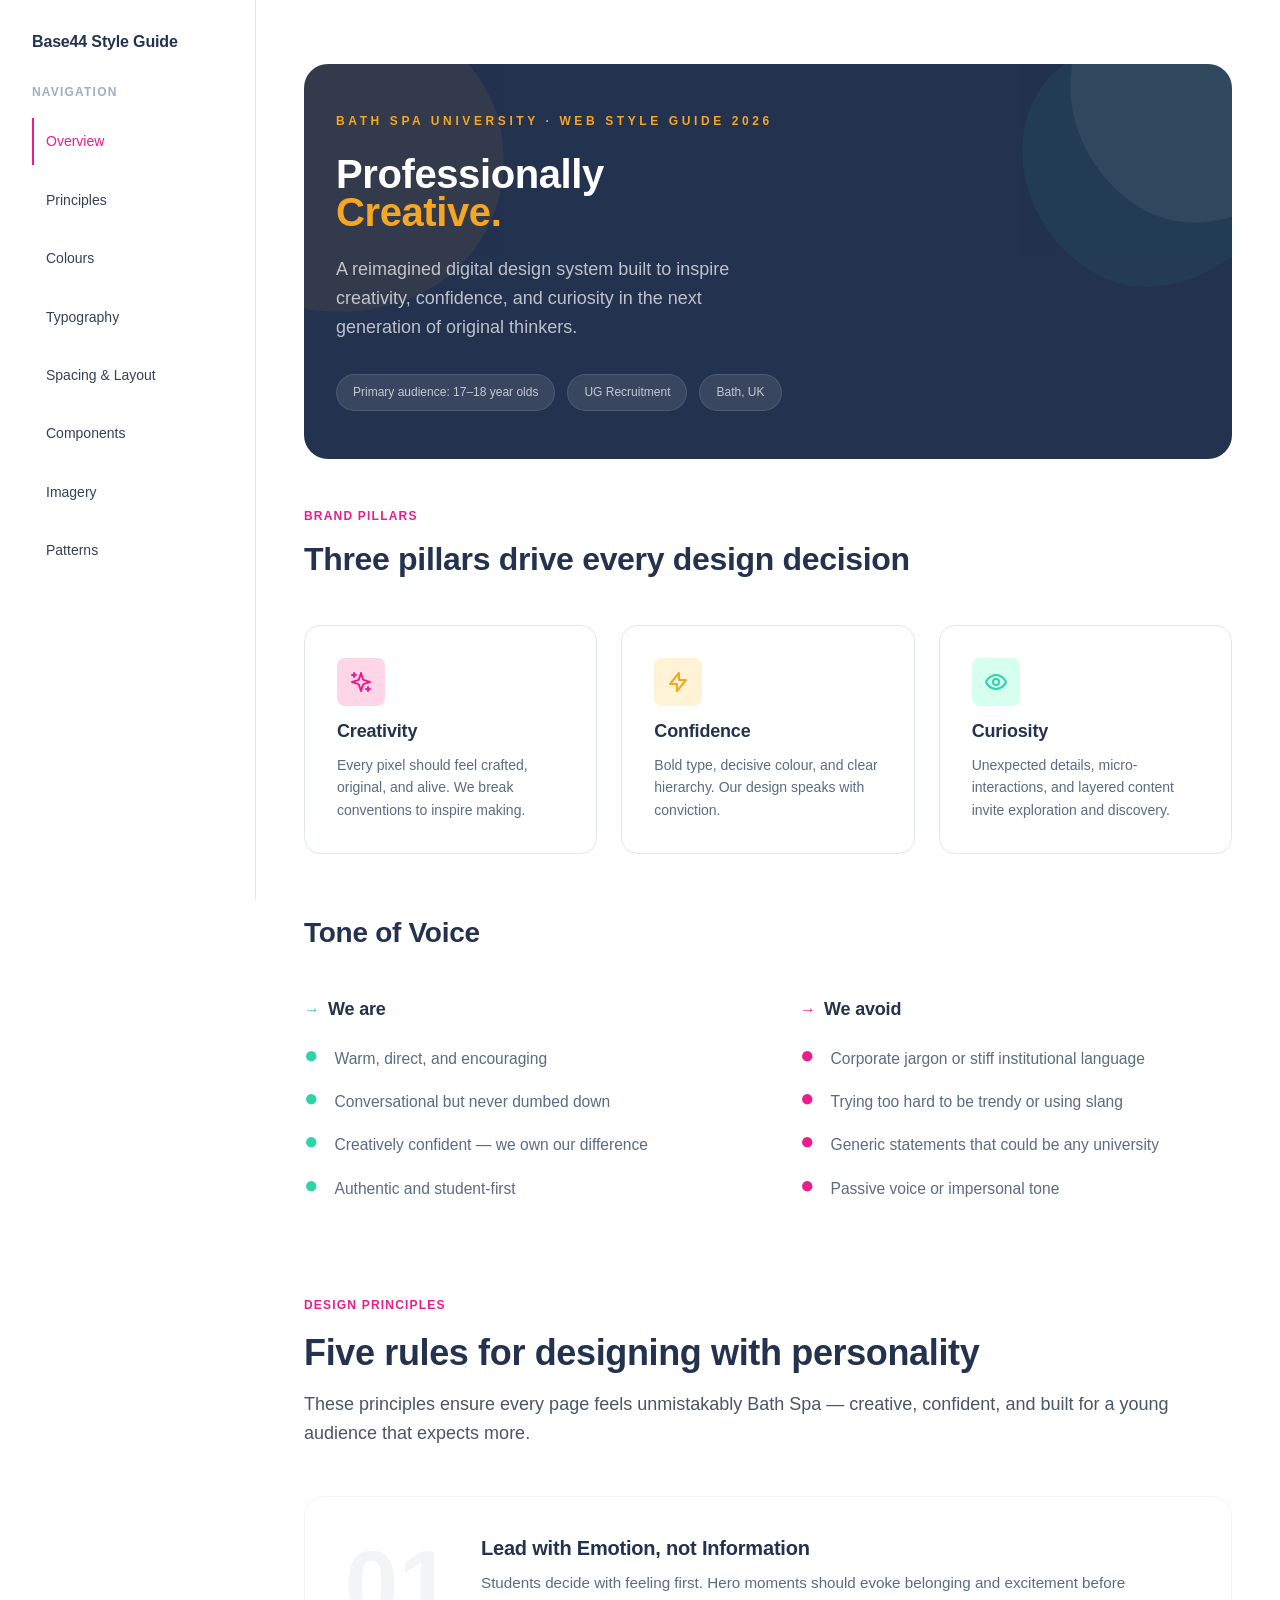
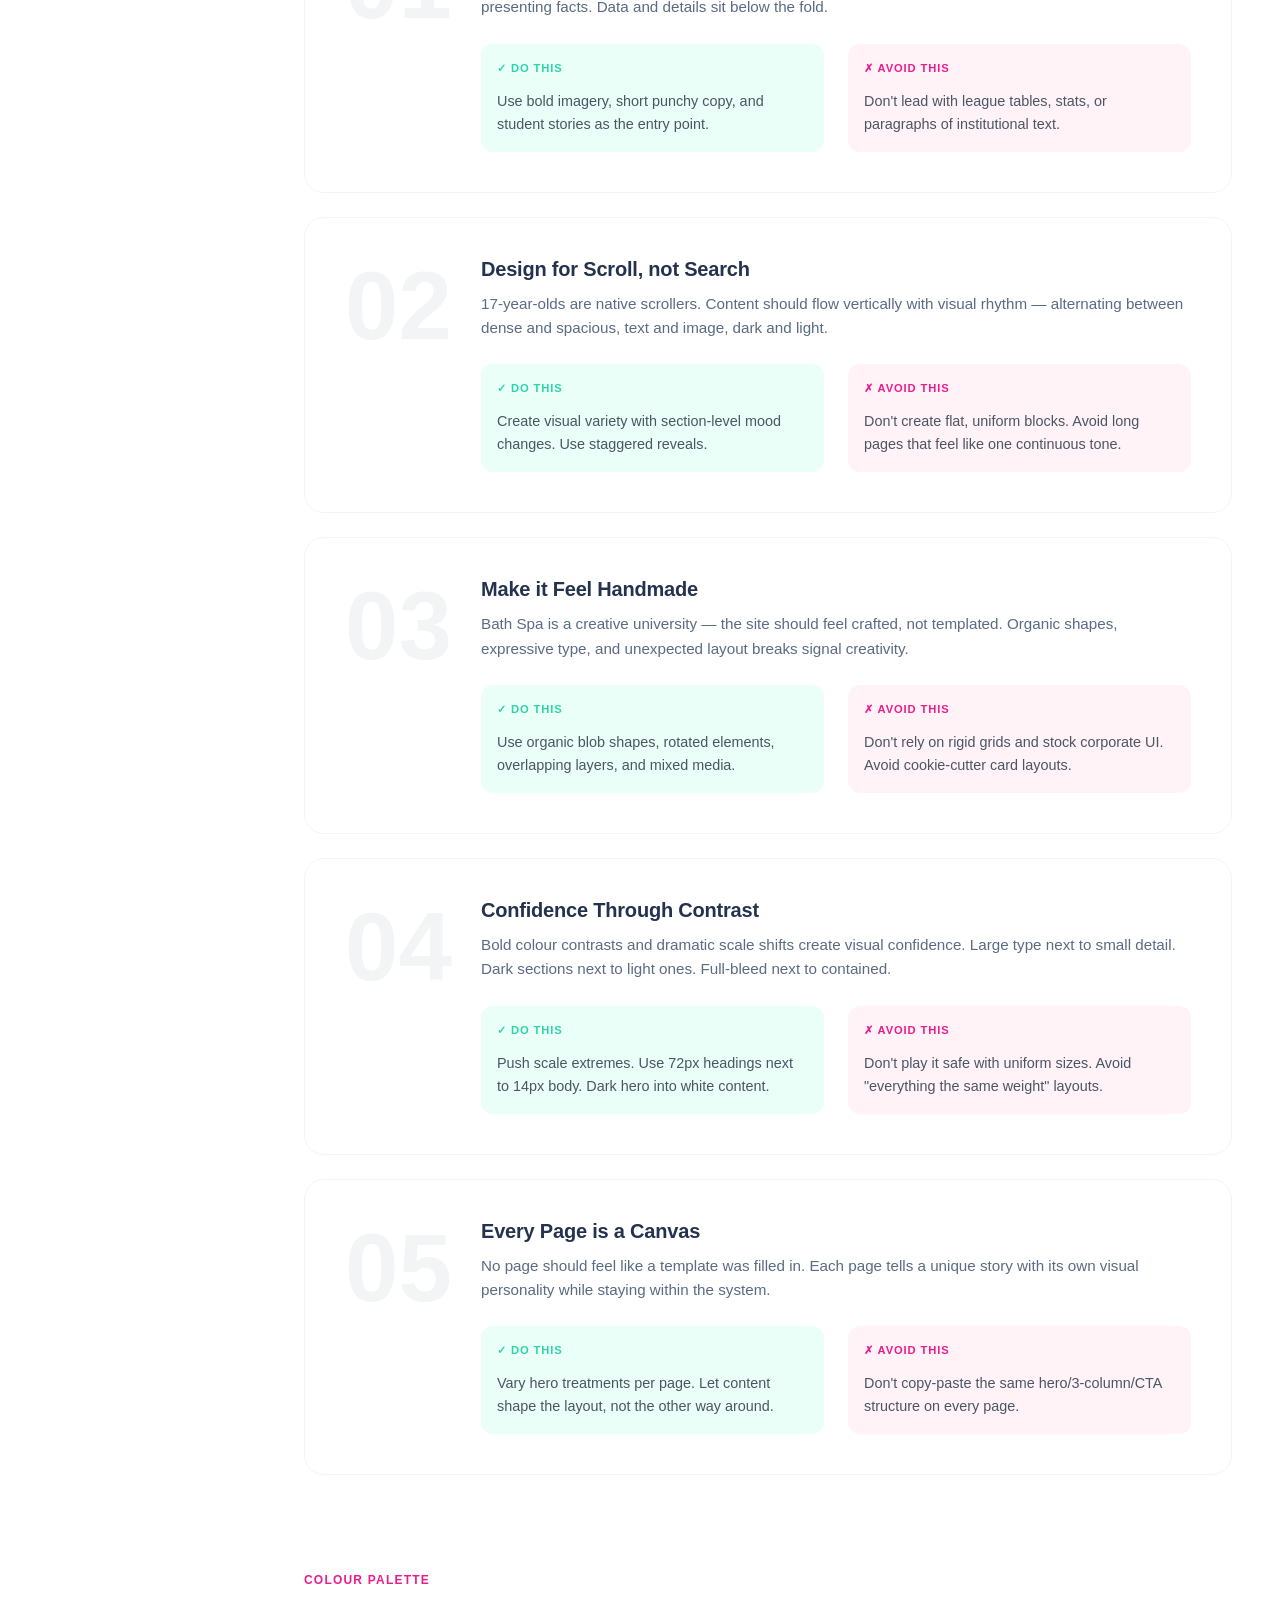
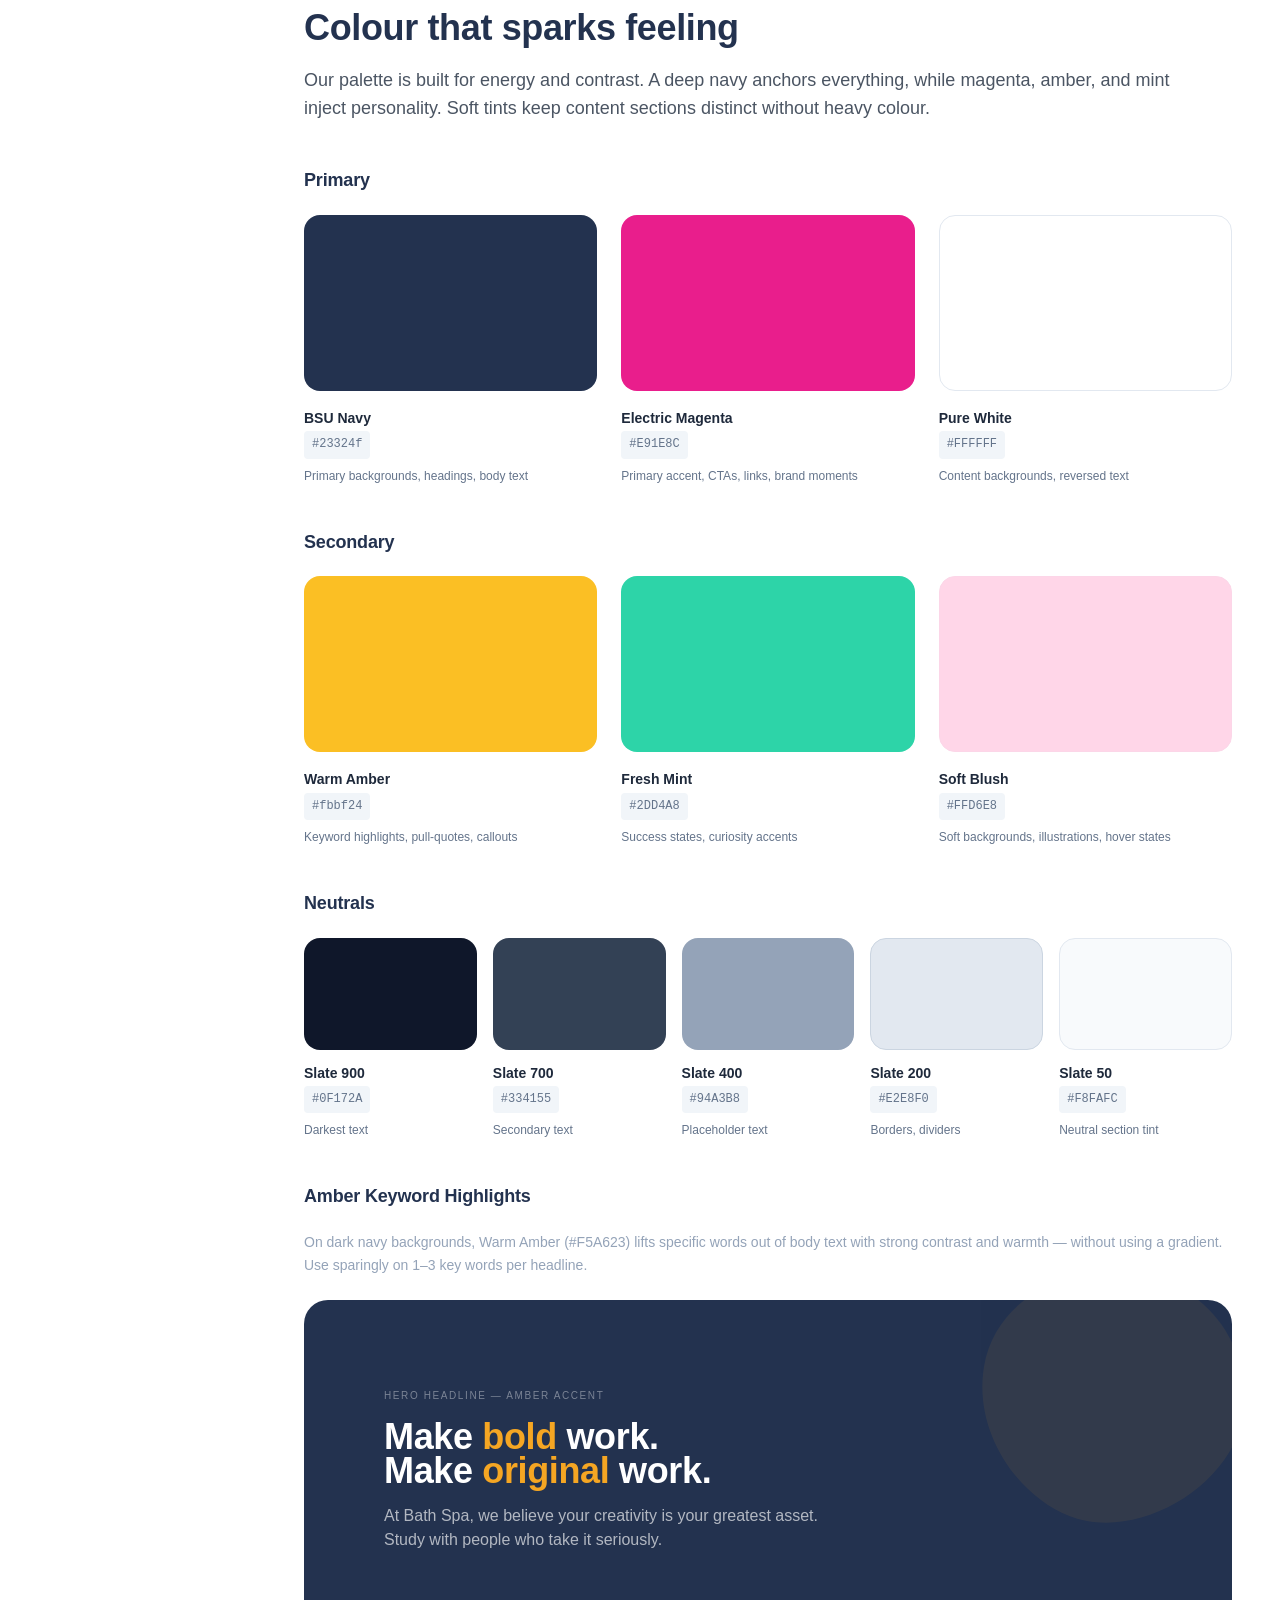
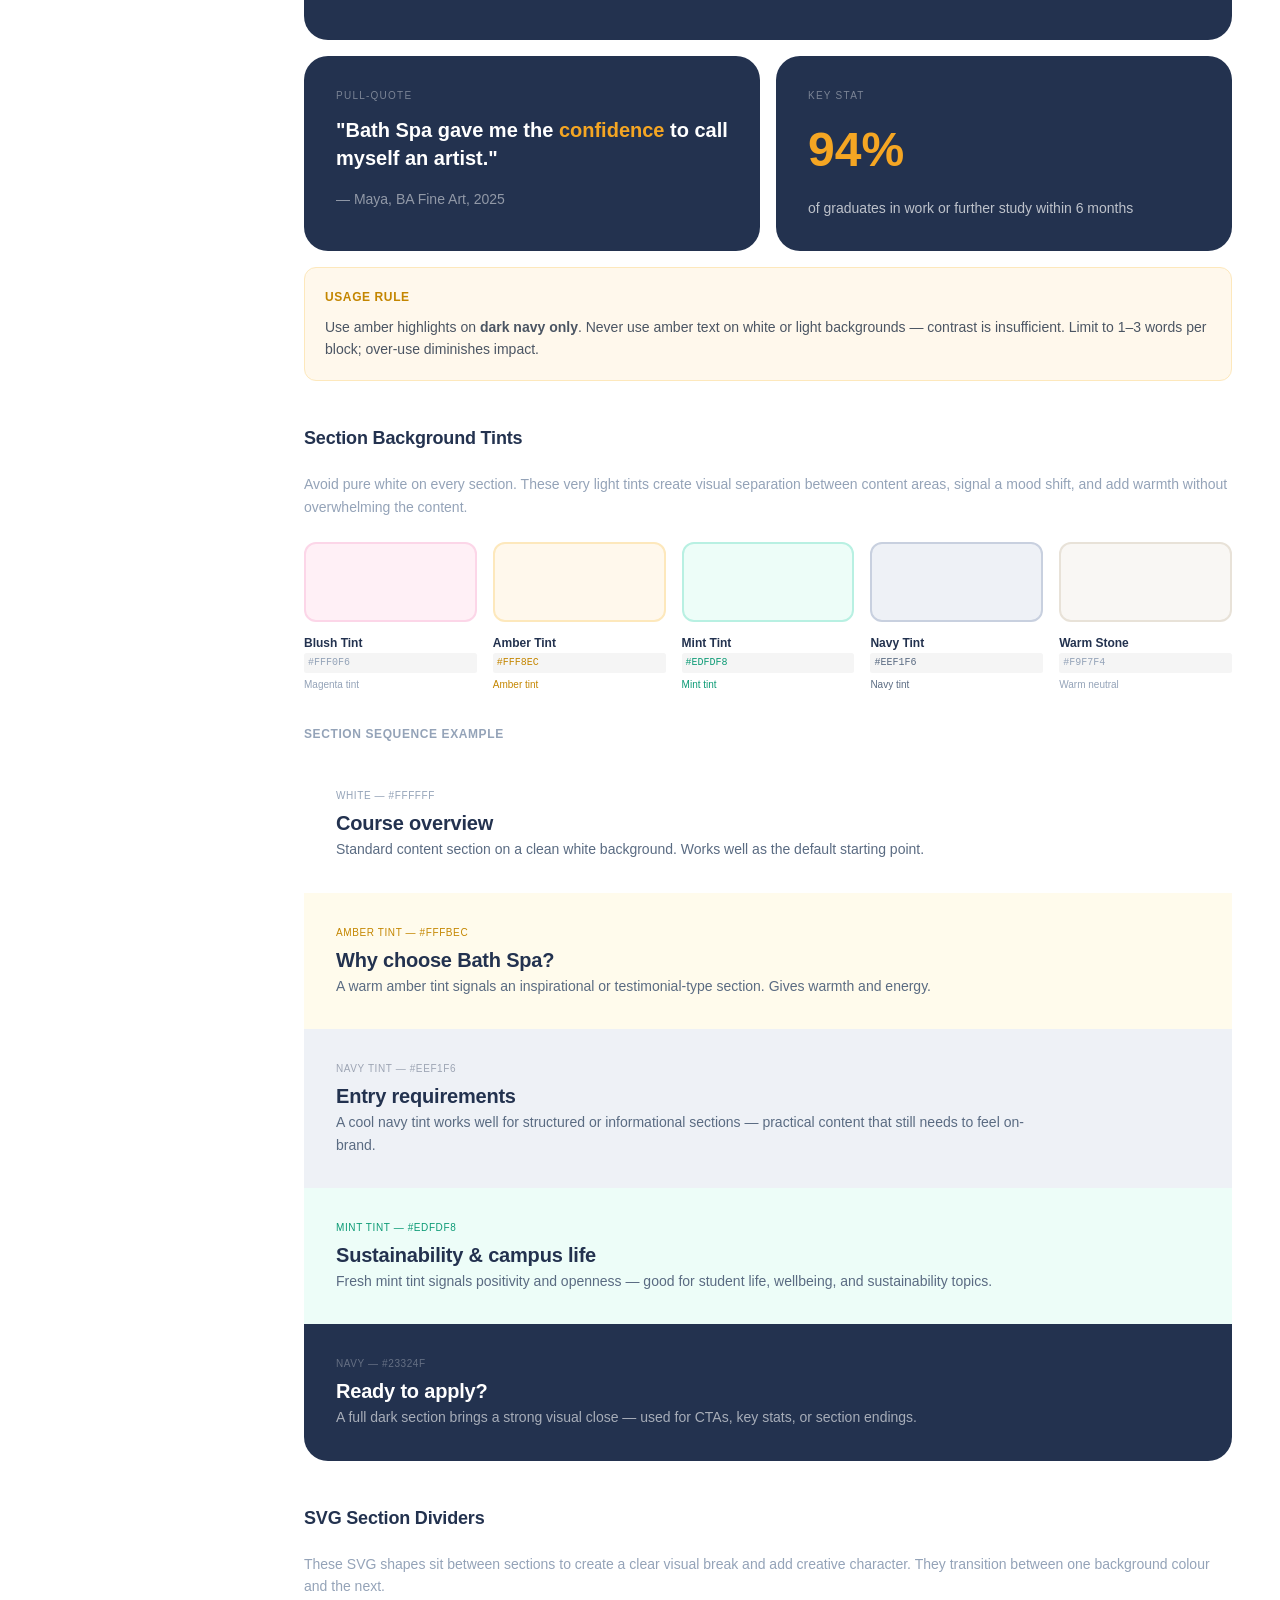
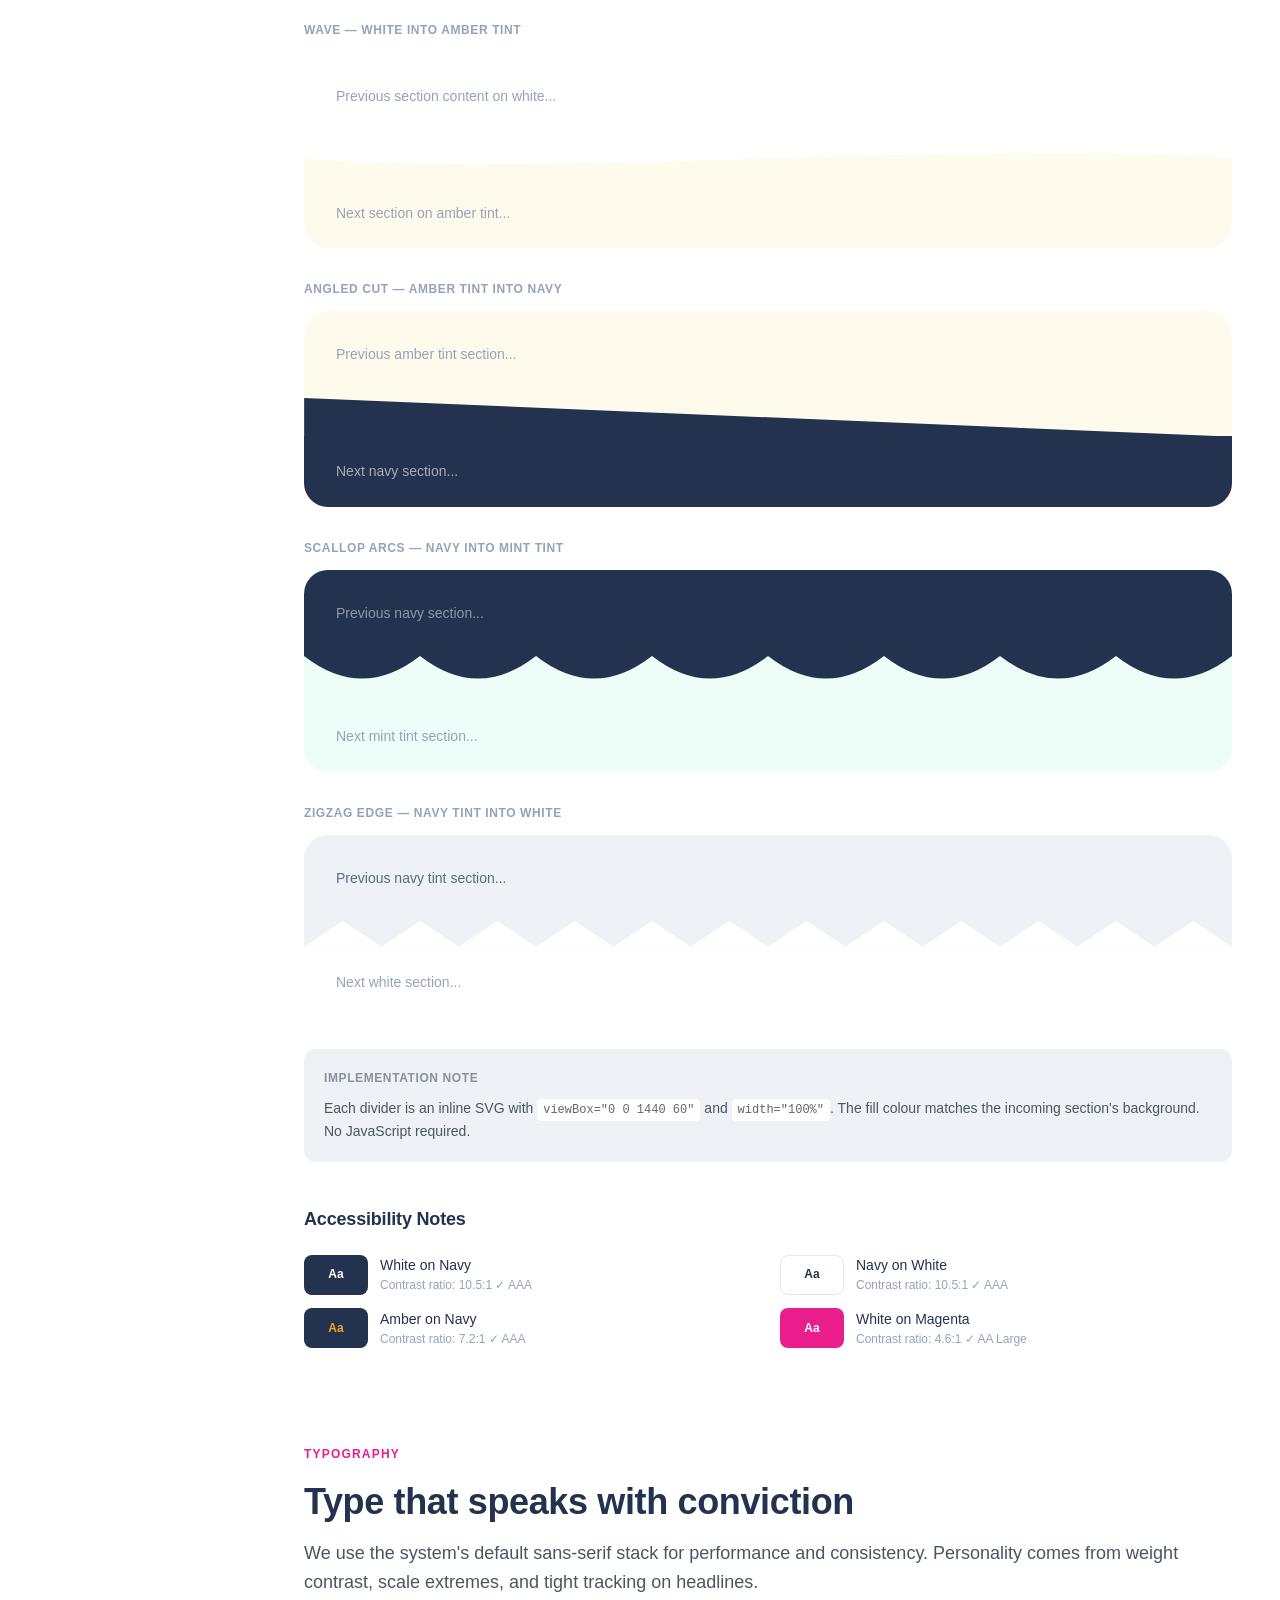
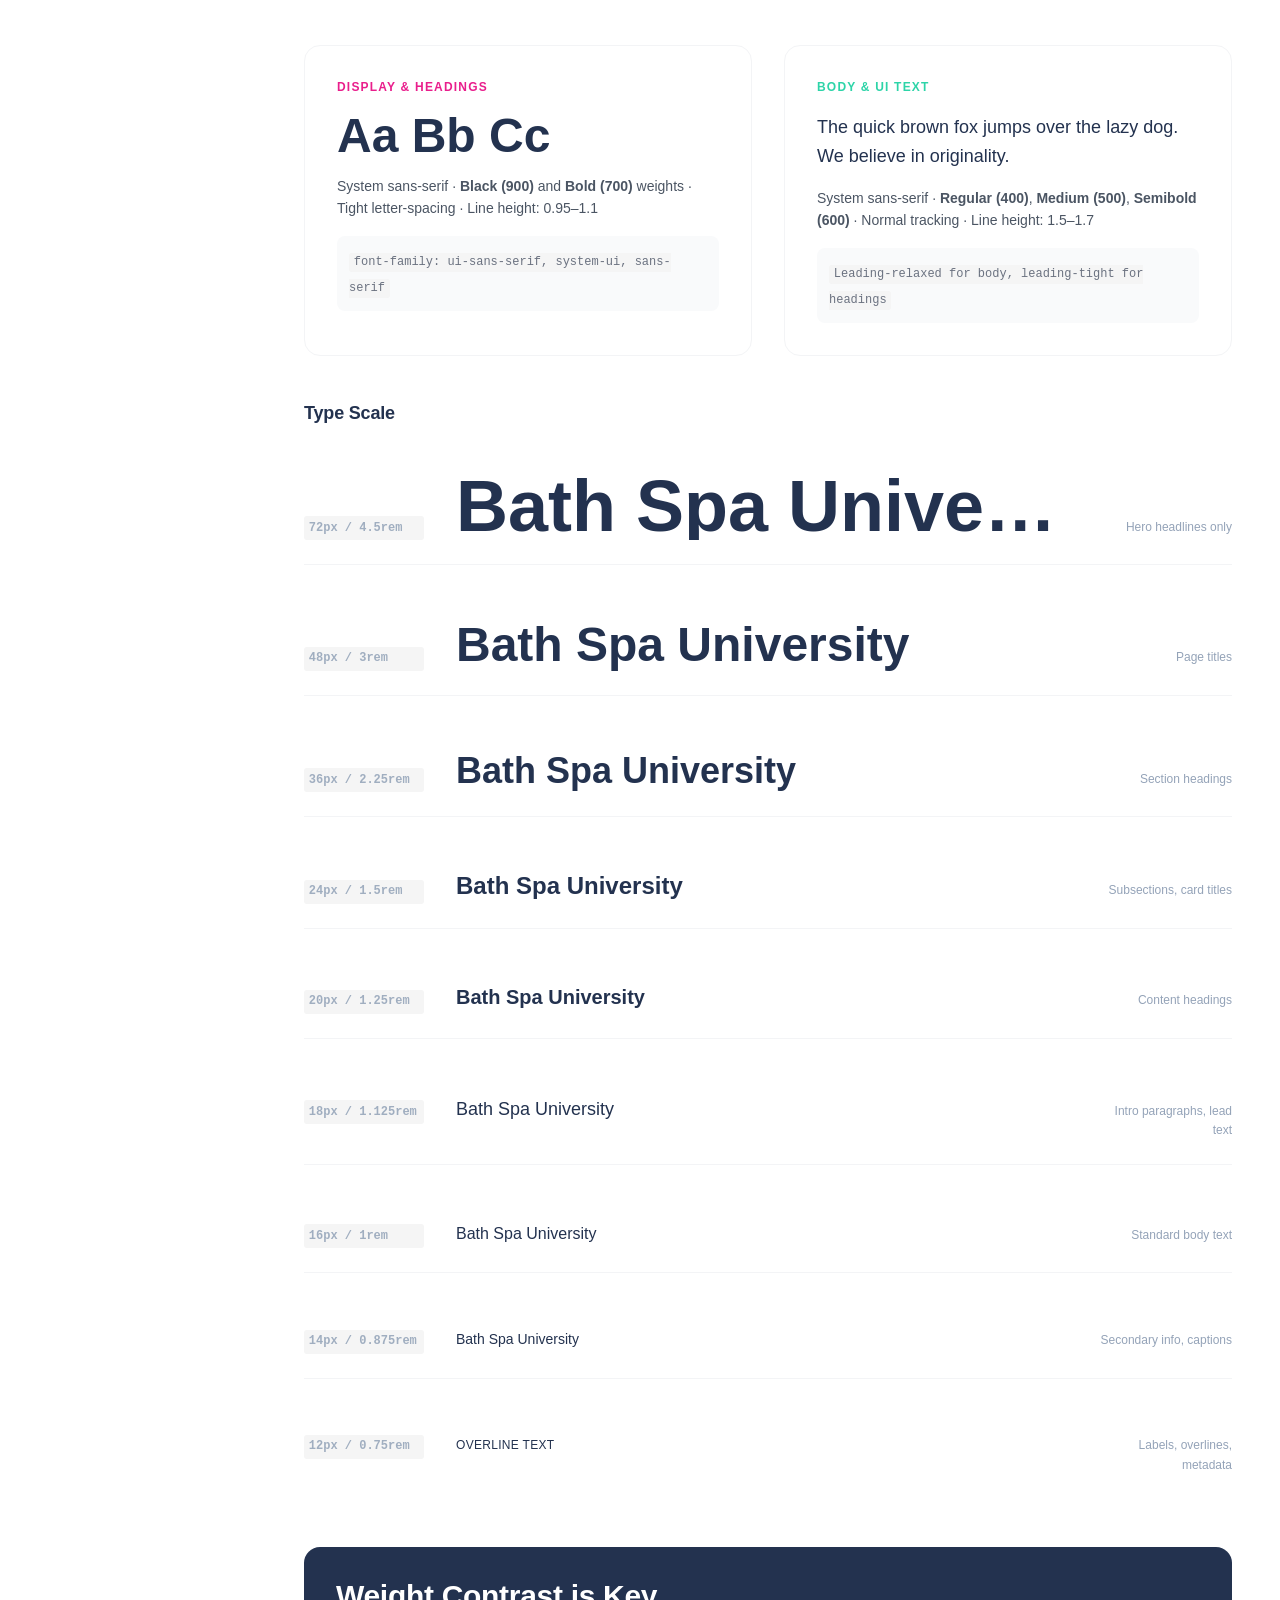
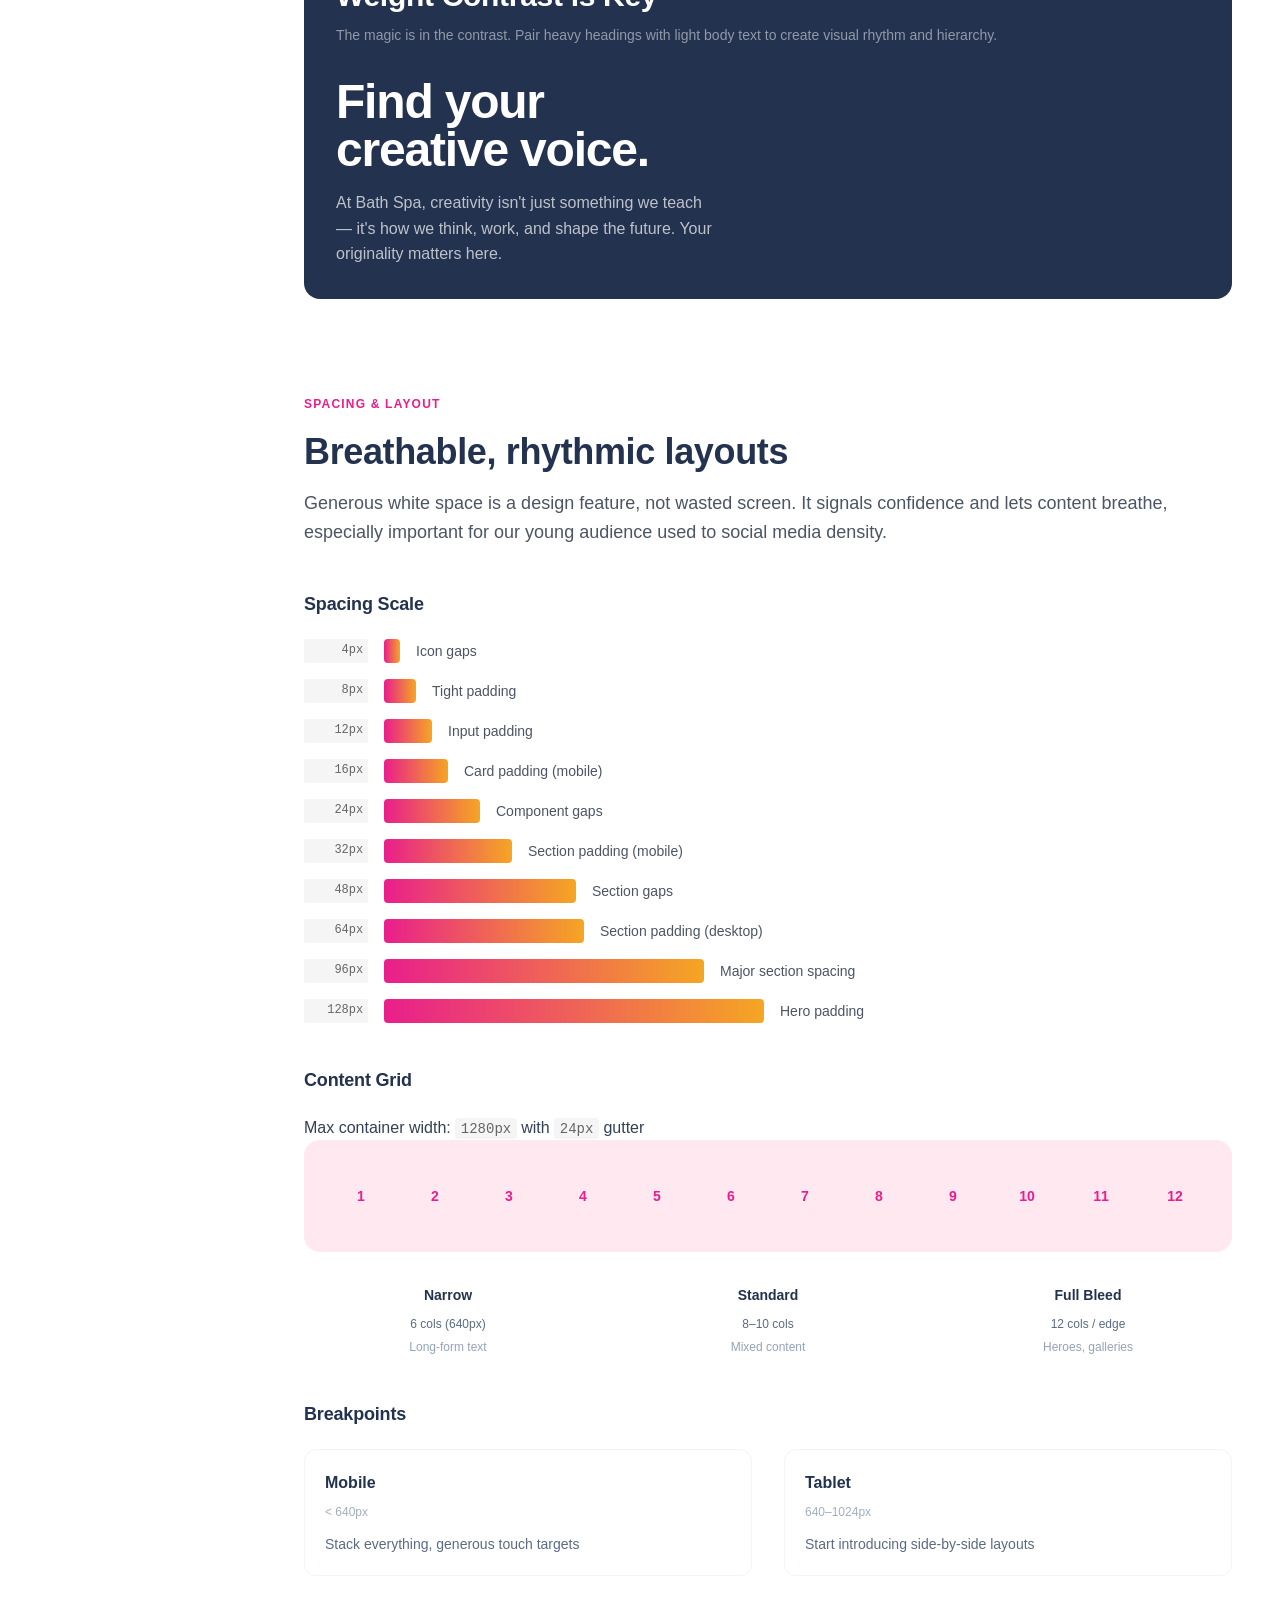
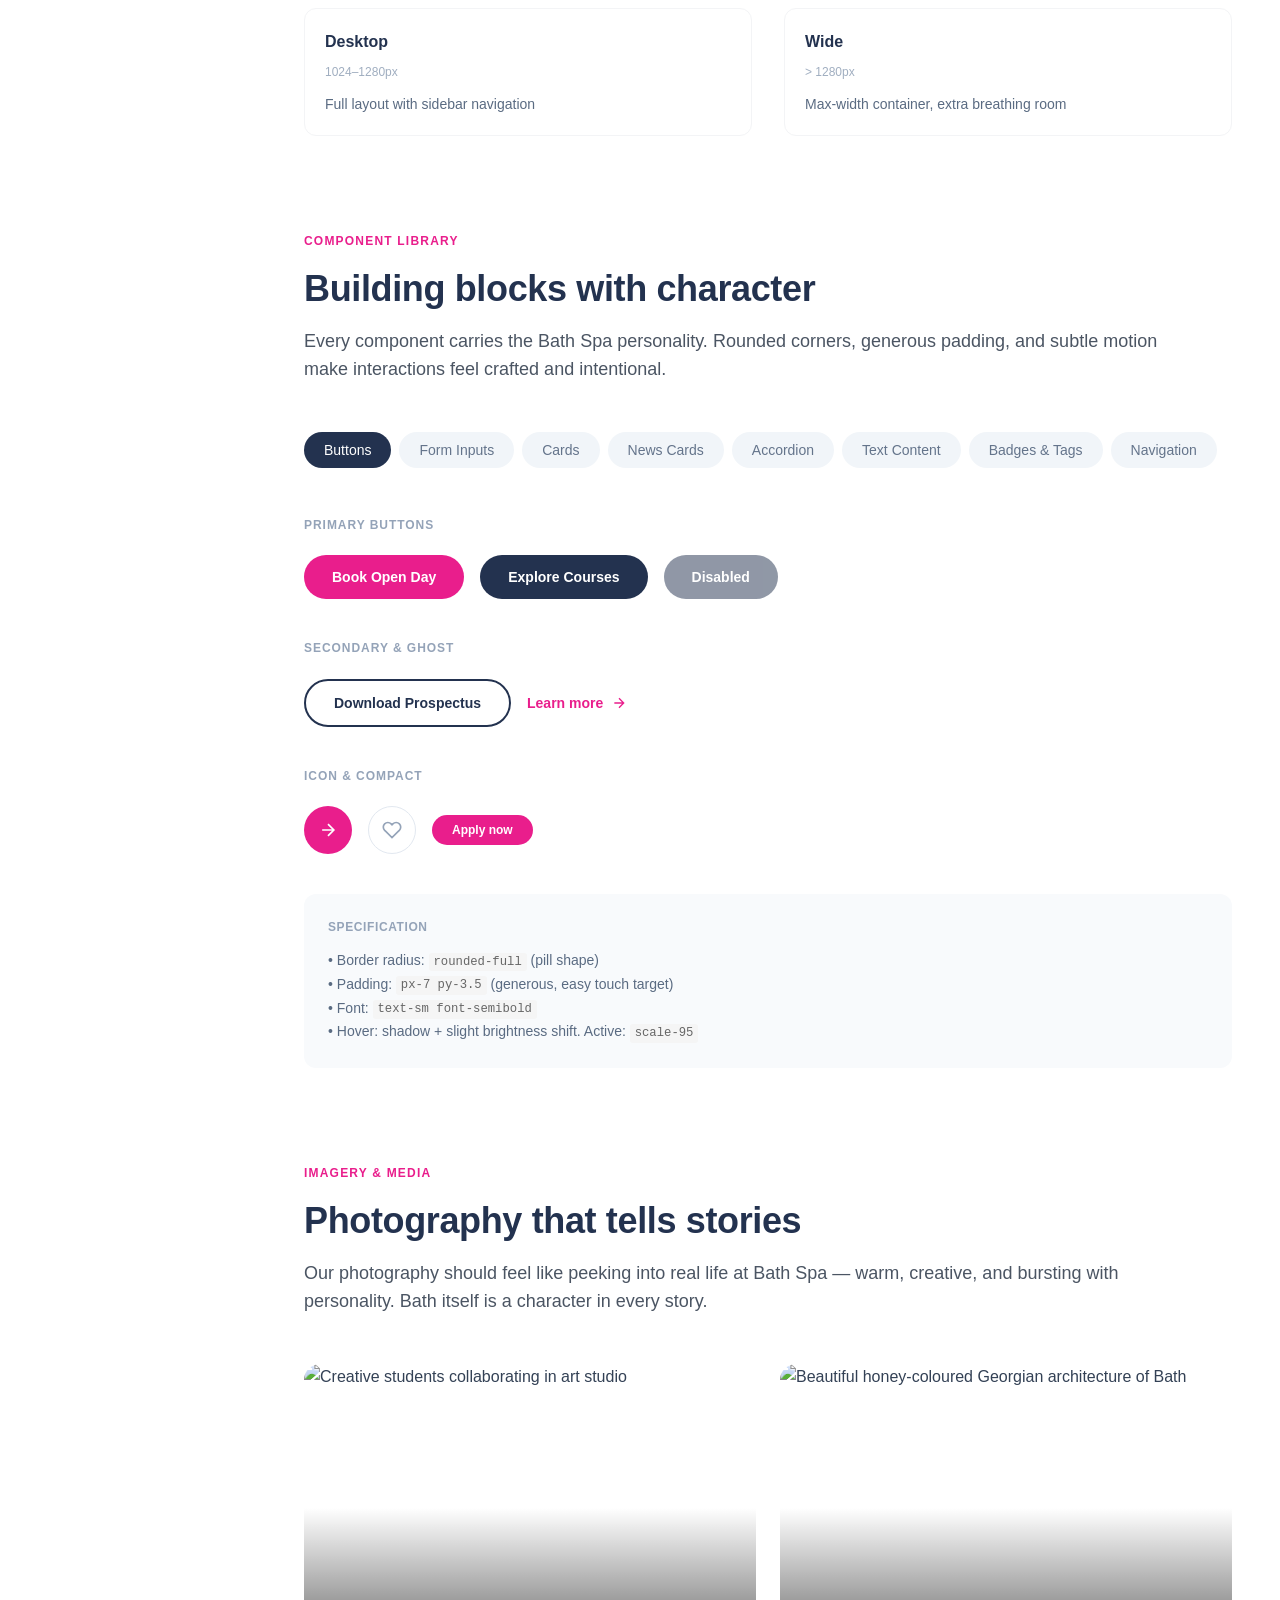
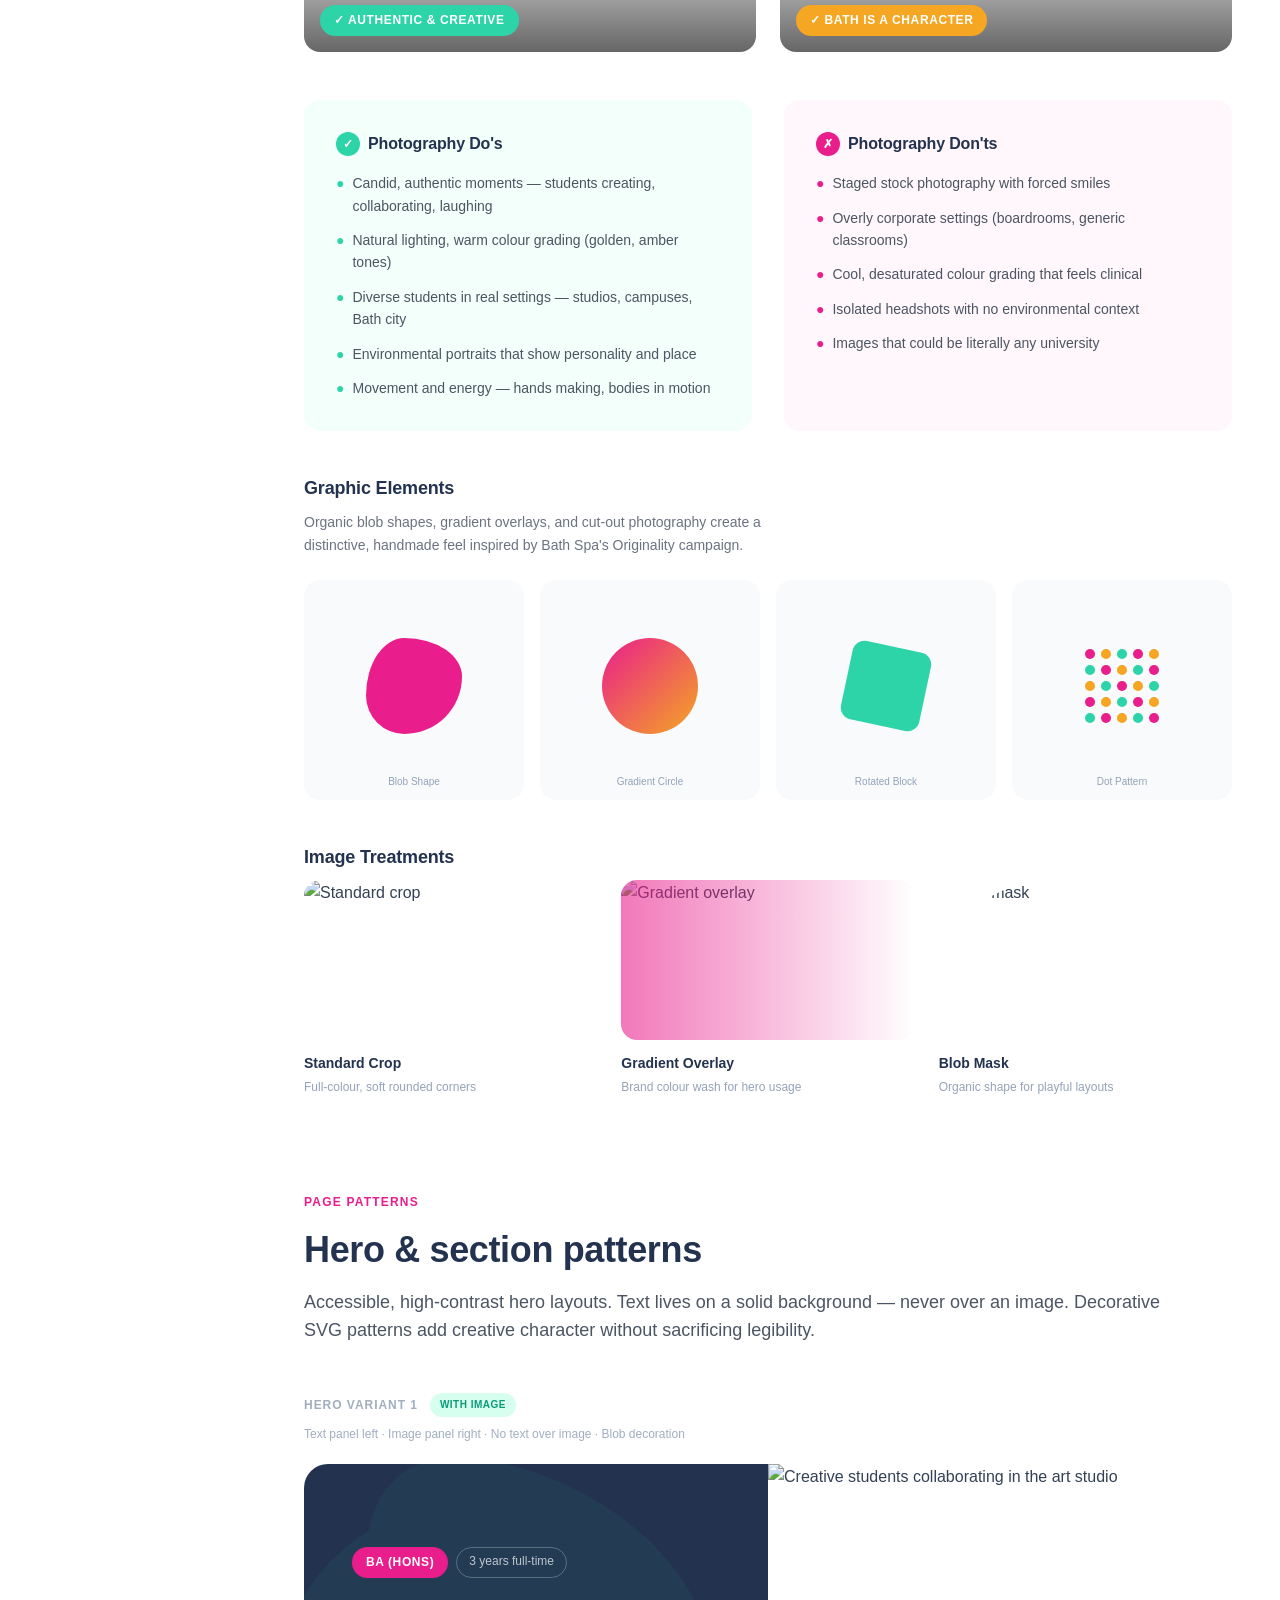
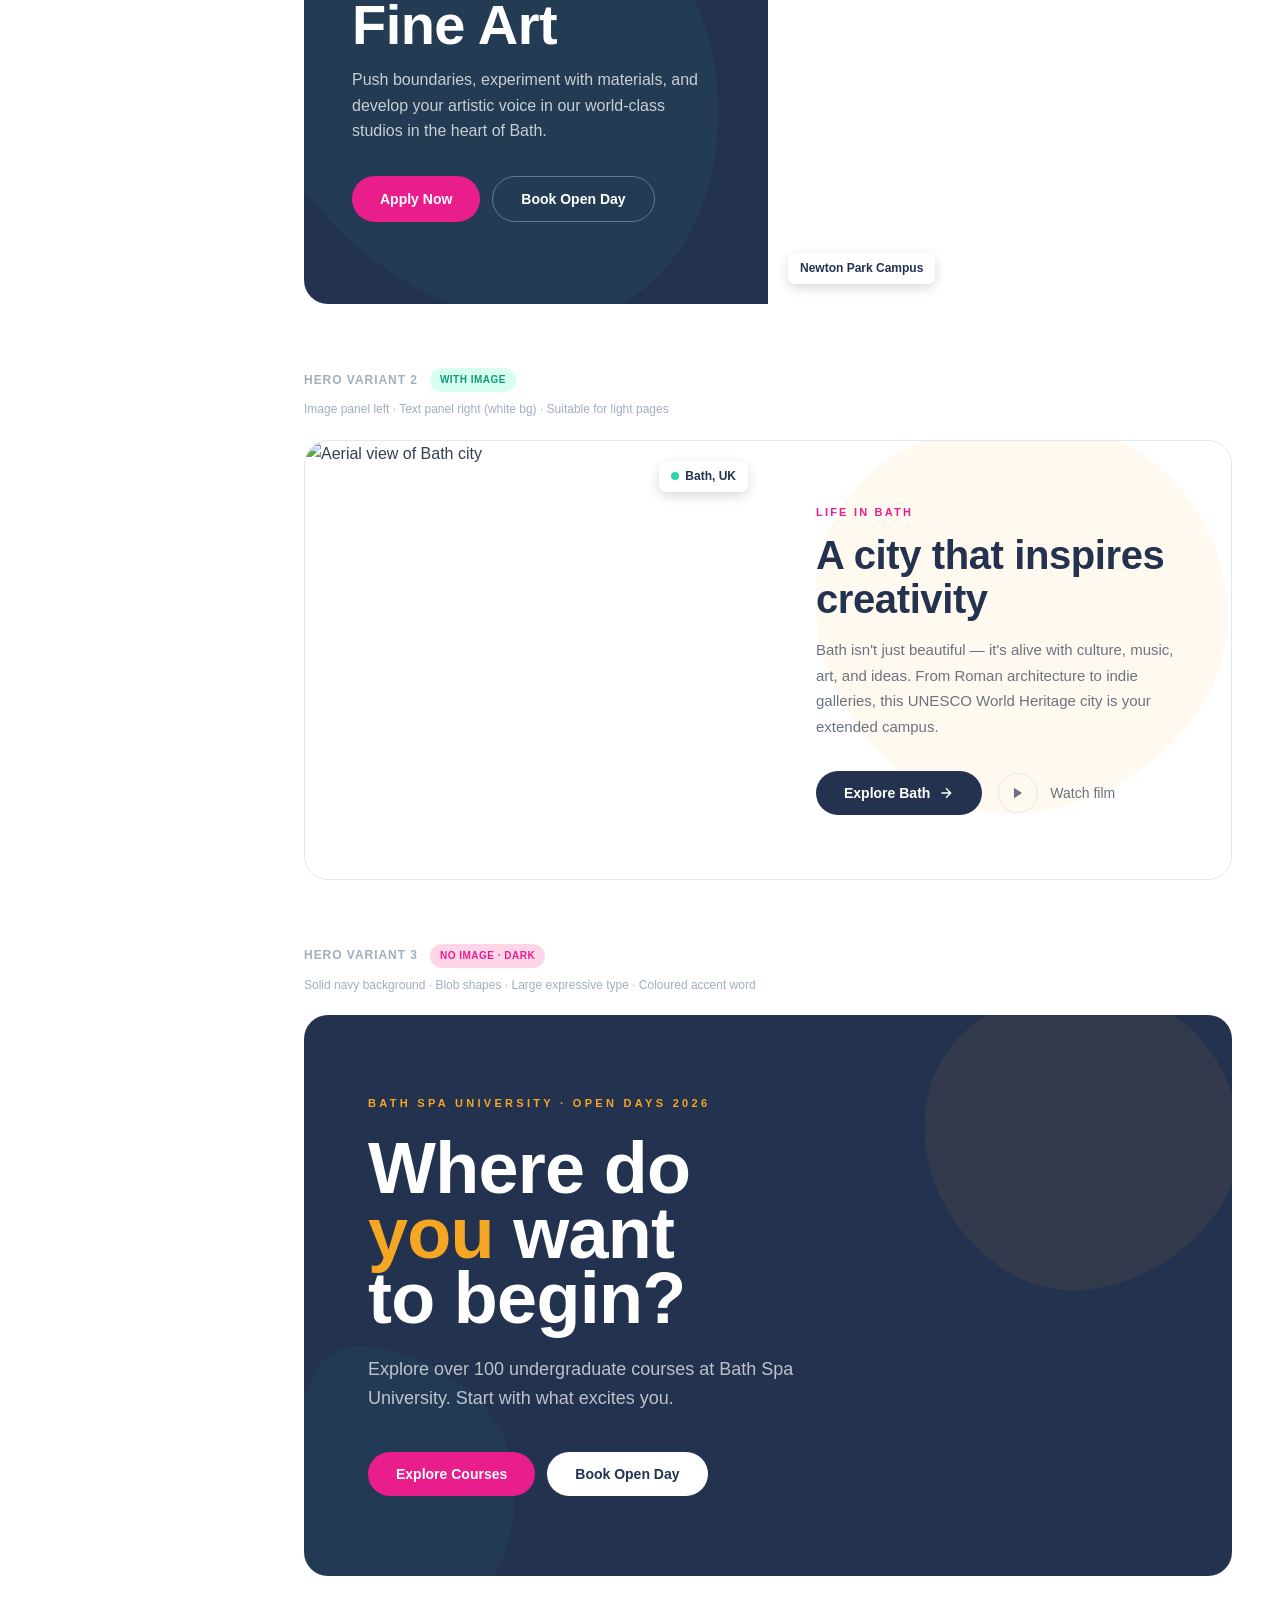
==== index.html @ b0b28344 "Start" ====
<!DOCTYPE html>
<html lang="en">
<head>
  <meta charset="UTF-8">
  <meta name="viewport" content="width=device-width, initial-scale=1.0">
  <title>Base44 Style Guide — Bath Spa University</title>
  <link rel="stylesheet" href="styles.css">
</head>
<body>
  <!-- Side Navigation (Desktop) -->
  <nav class="desktop-nav">
    <div class="nav-content">
      <h2 class="nav-title">Base44 Style Guide</h2>
      <div class="nav-section">
        <p class="nav-label">Navigation</p>
        <ul class="nav-links">
          <li><a href="#overview" class="nav-link active" data-section="overview">Overview</a></li>
          <li><a href="#principles" class="nav-link" data-section="principles">Principles</a></li>
          <li><a href="#colours" class="nav-link" data-section="colours">Colours</a></li>
          <li><a href="#typography" class="nav-link" data-section="typography">Typography</a></li>
          <li><a href="#spacing" class="nav-link" data-section="spacing">Spacing & Layout</a></li>
          <li><a href="#components" class="nav-link" data-section="components">Components</a></li>
          <li><a href="#imagery" class="nav-link" data-section="imagery">Imagery</a></li>
          <li><a href="#patterns" class="nav-link" data-section="patterns">Patterns</a></li>
        </ul>
      </div>
    </div>
  </nav>

  <!-- Mobile Navigation -->
  <nav class="mobile-nav">
    <div class="mobile-nav-content">
      <h2 class="nav-title-mobile">Base44 Style Guide</h2>
      <select id="mobile-nav" class="mobile-select">
        <option value="overview">Overview</option>
        <option value="principles">Principles</option>
        <option value="colours">Colours</option>
        <option value="typography">Typography</option>
        <option value="spacing">Spacing & Layout</option>
        <option value="components">Components</option>
        <option value="imagery">Imagery</option>
        <option value="patterns">Patterns</option>
      </select>
    </div>
  </nav>

  <!-- Main Content -->
  <main class="main-content">
    <div class="container">

      <!-- ═════════════════════════════════════════════════════════════ -->
      <!-- OVERVIEW SECTION -->
      <!-- ═════════════════════════════════════════════════════════════ -->
      <section id="overview" class="section scroll-mt-20">
        <div class="hero-dark">
          <svg class="blob blob-top-left" viewBox="0 0 300 300" xmlns="http://www.w3.org/2000/svg" aria-hidden="true">
            <path d="M100,20 C160,10 230,40 250,100 C270,160 240,230 170,250 C100,270 30,240 20,170 C10,100 40,30 100,20 Z" fill="#F5A623"/>
          </svg>
          <svg class="blob blob-top-right" viewBox="0 0 300 300" xmlns="http://www.w3.org/2000/svg" aria-hidden="true">
            <path d="M220,30 C270,60 290,130 260,180 C230,230 160,260 110,240 C60,220 20,160 30,100 C40,40 100,10 150,10 C175,10 195,15 220,30 Z" fill="#2DD4A8"/>
          </svg>

          <div class="hero-content">
            <p class="eyebrow">Bath Spa University · Web Style Guide 2026</p>
            <h1 class="display-heading">Professionally<br><span class="text-accent-amber">Creative.</span></h1>
            <p class="lead-text">A reimagined digital design system built to inspire creativity, confidence, and curiosity in the next generation of original thinkers.</p>
            <div class="pills">
              <span class="pill">Primary audience: 17–18 year olds</span>
              <span class="pill">UG Recruitment</span>
              <span class="pill">Bath, UK</span>
            </div>
          </div>
        </div>

        <!-- Three Pillars -->
        <div class="overview-section">
          <p class="section-label">Brand Pillars</p>
          <h2 style="font-size: 2rem; font-weight: 900; color: #23324f; margin-bottom: 3rem; line-height: 1.1;">Three pillars drive every design decision</h2>
          
          <div class="pillars-grid">
            <!-- Creativity: Sparkles icon -->
            <div class="pillar-card">
              <div class="pillar-icon" style="background-color: #FFD6E8;">
                <svg width="24" height="24" viewBox="0 0 24 24" fill="none" stroke="#E91E8C" stroke-width="2" stroke-linecap="round" stroke-linejoin="round">
                  <path d="m12 3-1.912 5.813a2 2 0 0 1-1.275 1.275L3 12l5.813 1.912a2 2 0 0 1 1.275 1.275L12 21l1.912-5.813a2 2 0 0 1 1.275-1.275L21 12l-5.813-1.912a2 2 0 0 1-1.275-1.275L12 3Z"/>
                  <path d="M5 3v4"/><path d="M19 17v4"/><path d="M3 5h4"/><path d="M17 19h4"/>
                </svg>
              </div>
              <h3 style="font-size: 1.125rem; font-weight: 700; color: #23324f; margin-bottom: 0.75rem;">Creativity</h3>
              <p style="font-size: 0.875rem; color: #5a6b82; line-height: 1.6;">Every pixel should feel crafted, original, and alive. We break conventions to inspire making.</p>
            </div>

            <!-- Confidence: Zap icon -->
            <div class="pillar-card">
              <div class="pillar-icon" style="background-color: #FFF3D6;">
                <svg width="24" height="24" viewBox="0 0 24 24" fill="none" stroke="#F5A623" stroke-width="2" stroke-linecap="round" stroke-linejoin="round">
                  <path d="M13 10V3L4 14h7v7l9-11h-7z"/>
                </svg>
              </div>
              <h3 style="font-size: 1.125rem; font-weight: 700; color: #23324f; margin-bottom: 0.75rem;">Confidence</h3>
              <p style="font-size: 0.875rem; color: #5a6b82; line-height: 1.6;">Bold type, decisive colour, and clear hierarchy. Our design speaks with conviction.</p>
            </div>

            <!-- Curiosity: Eye icon -->
            <div class="pillar-card">
              <div class="pillar-icon" style="background-color: #D6FFF0;">
                <svg width="24" height="24" viewBox="0 0 24 24" fill="none" stroke="#2DD4A8" stroke-width="2" stroke-linecap="round" stroke-linejoin="round">
                  <path d="M2 12s3-7 10-7 10 7 10 7-3 7-10 7-10-7-10-7z"/>
                  <circle cx="12" cy="12" r="3"/>
                </svg>
              </div>
              <h3 style="font-size: 1.125rem; font-weight: 700; color: #23324f; margin-bottom: 0.75rem;">Curiosity</h3>
              <p style="font-size: 0.875rem; color: #5a6b82; line-height: 1.6;">Unexpected details, micro-interactions, and layered content invite exploration and discovery.</p>
            </div>
          </div>
        </div>

        <!-- Tone of Voice -->
        <div class="overview-section" style="margin-top: 4rem;">
          <h2 style="font-size: 1.75rem; font-weight: 900; color: #23324f; margin-bottom: 3rem; line-height: 1.1;">Tone of Voice</h2>
          
          <div style="display: grid; grid-template-columns: 1fr 1fr; gap: 4rem; max-width: 100%; margin: 0 auto;">
            <!-- We are -->
            <div>
              <div style="display: flex; align-items: center; gap: 0.5rem; margin-bottom: 1.5rem;">
                <span style="color: #2DD4A8; font-size: 1rem;">→</span>
                <h3 style="font-size: 1.125rem; font-weight: 700; color: #23324f; margin: 0;">We are</h3>
              </div>
              <ul style="list-style: none; padding: 0; margin: 0; space-y: 1rem;">
                <li style="display: flex; align-items: flex-start; gap: 1rem; margin-bottom: 1.25rem; font-size: 0.975rem; color: #5a6b82; line-height: 1.5;">
                  <span style="color: #2DD4A8; flex-shrink: 0; font-size: 1.5rem; line-height: 1; margin-top: -0.25rem;">●</span>
                  <span>Warm, direct, and encouraging</span>
                </li>
                <li style="display: flex; align-items: flex-start; gap: 1rem; margin-bottom: 1.25rem; font-size: 0.975rem; color: #5a6b82; line-height: 1.5;">
                  <span style="color: #2DD4A8; flex-shrink: 0; font-size: 1.5rem; line-height: 1; margin-top: -0.25rem;">●</span>
                  <span>Conversational but never dumbed down</span>
                </li>
                <li style="display: flex; align-items: flex-start; gap: 1rem; margin-bottom: 1.25rem; font-size: 0.975rem; color: #5a6b82; line-height: 1.5;">
                  <span style="color: #2DD4A8; flex-shrink: 0; font-size: 1.5rem; line-height: 1; margin-top: -0.25rem;">●</span>
                  <span>Creatively confident — we own our difference</span>
                </li>
                <li style="display: flex; align-items: flex-start; gap: 1rem; font-size: 0.975rem; color: #5a6b82; line-height: 1.5;">
                  <span style="color: #2DD4A8; flex-shrink: 0; font-size: 1.5rem; line-height: 1; margin-top: -0.25rem;">●</span>
                  <span>Authentic and student-first</span>
                </li>
              </ul>
            </div>

            <!-- We avoid -->
            <div>
              <div style="display: flex; align-items: center; gap: 0.5rem; margin-bottom: 1.5rem;">
                <span style="color: #E91E8C; font-size: 1rem;">→</span>
                <h3 style="font-size: 1.125rem; font-weight: 700; color: #23324f; margin: 0;">We avoid</h3>
              </div>
              <ul style="list-style: none; padding: 0; margin: 0;">
                <li style="display: flex; align-items: flex-start; gap: 1rem; margin-bottom: 1.25rem; font-size: 0.975rem; color: #5a6b82; line-height: 1.5;">
                  <span style="color: #E91E8C; flex-shrink: 0; font-size: 1.5rem; line-height: 1; margin-top: -0.25rem;">●</span>
                  <span>Corporate jargon or stiff institutional language</span>
                </li>
                <li style="display: flex; align-items: flex-start; gap: 1rem; margin-bottom: 1.25rem; font-size: 0.975rem; color: #5a6b82; line-height: 1.5;">
                  <span style="color: #E91E8C; flex-shrink: 0; font-size: 1.5rem; line-height: 1; margin-top: -0.25rem;">●</span>
                  <span>Trying too hard to be trendy or using slang</span>
                </li>
                <li style="display: flex; align-items: flex-start; gap: 1rem; margin-bottom: 1.25rem; font-size: 0.975rem; color: #5a6b82; line-height: 1.5;">
                  <span style="color: #E91E8C; flex-shrink: 0; font-size: 1.5rem; line-height: 1; margin-top: -0.25rem;">●</span>
                  <span>Generic statements that could be any university</span>
                </li>
                <li style="display: flex; align-items: flex-start; gap: 1rem; font-size: 0.975rem; color: #5a6b82; line-height: 1.5;">
                  <span style="color: #E91E8C; flex-shrink: 0; font-size: 1.5rem; line-height: 1; margin-top: -0.25rem;">●</span>
                  <span>Passive voice or impersonal tone</span>
                </li>
              </ul>
            </div>
          </div>
        </div>
      </section>

      <!-- ═════════════════════════════════════════════════════════════ -->
      <!-- PRINCIPLES SECTION -->
      <!-- ═════════════════════════════════════════════════════════════ -->
      <section id="principles" class="section scroll-mt-20">
        <div class="section-header">
          <p class="section-label">Design Principles</p>
          <h2>Five rules for designing with personality</h2>
          <p class="section-description">These principles ensure every page feels unmistakably Bath Spa — creative, confident, and built for a young audience that expects more.</p>
        </div>

        <div class="principles-list">
          <div class="principle-card">
            <div class="principle-number">01</div>
            <div class="principle-content">
              <h3>Lead with Emotion, not Information</h3>
              <p>Students decide with feeling first. Hero moments should evoke belonging and excitement before presenting facts. Data and details sit below the fold.</p>
              <div class="principle-do-dont">
                <div class="do-card">
                  <p class="label">✓ Do this</p>
                  <p>Use bold imagery, short punchy copy, and student stories as the entry point.</p>
                </div>
                <div class="dont-card">
                  <p class="label">✗ Avoid this</p>
                  <p>Don't lead with league tables, stats, or paragraphs of institutional text.</p>
                </div>
              </div>
            </div>
          </div>

          <div class="principle-card">
            <div class="principle-number">02</div>
            <div class="principle-content">
              <h3>Design for Scroll, not Search</h3>
              <p>17-year-olds are native scrollers. Content should flow vertically with visual rhythm — alternating between dense and spacious, text and image, dark and light.</p>
              <div class="principle-do-dont">
                <div class="do-card">
                  <p class="label">✓ Do this</p>
                  <p>Create visual variety with section-level mood changes. Use staggered reveals.</p>
                </div>
                <div class="dont-card">
                  <p class="label">✗ Avoid this</p>
                  <p>Don't create flat, uniform blocks. Avoid long pages that feel like one continuous tone.</p>
                </div>
              </div>
            </div>
          </div>

          <div class="principle-card">
            <div class="principle-number">03</div>
            <div class="principle-content">
              <h3>Make it Feel Handmade</h3>
              <p>Bath Spa is a creative university — the site should feel crafted, not templated. Organic shapes, expressive type, and unexpected layout breaks signal creativity.</p>
              <div class="principle-do-dont">
                <div class="do-card">
                  <p class="label">✓ Do this</p>
                  <p>Use organic blob shapes, rotated elements, overlapping layers, and mixed media.</p>
                </div>
                <div class="dont-card">
                  <p class="label">✗ Avoid this</p>
                  <p>Don't rely on rigid grids and stock corporate UI. Avoid cookie-cutter card layouts.</p>
                </div>
              </div>
            </div>
          </div>

          <div class="principle-card">
            <div class="principle-number">04</div>
            <div class="principle-content">
              <h3>Confidence Through Contrast</h3>
              <p>Bold colour contrasts and dramatic scale shifts create visual confidence. Large type next to small detail. Dark sections next to light ones. Full-bleed next to contained.</p>
              <div class="principle-do-dont">
                <div class="do-card">
                  <p class="label">✓ Do this</p>
                  <p>Push scale extremes. Use 72px headings next to 14px body. Dark hero into white content.</p>
                </div>
                <div class="dont-card">
                  <p class="label">✗ Avoid this</p>
                  <p>Don't play it safe with uniform sizes. Avoid "everything the same weight" layouts.</p>
                </div>
              </div>
            </div>
          </div>

          <div class="principle-card">
            <div class="principle-number">05</div>
            <div class="principle-content">
              <h3>Every Page is a Canvas</h3>
              <p>No page should feel like a template was filled in. Each page tells a unique story with its own visual personality while staying within the system.</p>
              <div class="principle-do-dont">
                <div class="do-card">
                  <p class="label">✓ Do this</p>
                  <p>Vary hero treatments per page. Let content shape the layout, not the other way around.</p>
                </div>
                <div class="dont-card">
                  <p class="label">✗ Avoid this</p>
                  <p>Don't copy-paste the same hero/3-column/CTA structure on every page.</p>
                </div>
              </div>
            </div>
          </div>
        </div>
      </section>

      <!-- ═════════════════════════════════════════════════════════════ -->
      <!-- COLOURS SECTION -->
      <!-- ═════════════════════════════════════════════════════════════ -->
      <section id="colours" class="section scroll-mt-20">
        <div class="section-header">
          <p class="section-label">Colour Palette</p>
          <h2>Colour that sparks feeling</h2>
          <p class="section-description">Our palette is built for energy and contrast. A deep navy anchors everything, while magenta, amber, and mint inject personality. Soft tints keep content sections distinct without heavy colour.</p>
        </div>

        <!-- Primary Colours -->
        <div class="colour-section">
          <h3>Primary</h3>
          <div class="colour-grid">
            <div class="colour-item">
              <div class="colour-swatch-large" data-hex="#23324f" style="background-color: #23324f;"></div>
              <div class="colour-label">
                <p class="name">BSU Navy</p>
                <code>#23324f</code>
              </div>
              <p class="usage">Primary backgrounds, headings, body text</p>
            </div>
            <div class="colour-item">
              <div class="colour-swatch-large" data-hex="#E91E8C" style="background-color: #E91E8C;"></div>
              <div class="colour-label">
                <p class="name">Electric Magenta</p>
                <code>#E91E8C</code>
              </div>
              <p class="usage">Primary accent, CTAs, links, brand moments</p>
            </div>
            <div class="colour-item">
              <div class="colour-swatch-large" data-hex="#FFFFFF" style="background-color: #FFFFFF; border: 1px solid #e2e8f0;"></div>
              <div class="colour-label">
                <p class="name">Pure White</p>
                <code>#FFFFFF</code>
              </div>
              <p class="usage">Content backgrounds, reversed text</p>
            </div>
          </div>
        </div>

        <!-- Secondary Colours -->
        <div class="colour-section">
          <h3>Secondary</h3>
          <div class="colour-grid">
            <div class="colour-item">
              <div class="colour-swatch-large" data-hex="#fbbf24" style="background-color: #fbbf24;"></div>
              <div class="colour-label">
                <p class="name">Warm Amber</p>
                <code>#fbbf24</code>
              </div>
              <p class="usage">Keyword highlights, pull-quotes, callouts</p>
            </div>
            <div class="colour-item">
              <div class="colour-swatch-large" data-hex="#2DD4A8" style="background-color: #2DD4A8;"></div>
              <div class="colour-label">
                <p class="name">Fresh Mint</p>
                <code>#2DD4A8</code>
              </div>
              <p class="usage">Success states, curiosity accents</p>
            </div>
            <div class="colour-item">
              <div class="colour-swatch-large" data-hex="#FFD6E8" style="background-color: #FFD6E8; border: 1px solid #fcd6e8;"></div>
              <div class="colour-label">
                <p class="name">Soft Blush</p>
                <code>#FFD6E8</code>
              </div>
              <p class="usage">Soft backgrounds, illustrations, hover states</p>
            </div>
          </div>
        </div>

        <!-- Neutrals -->
        <div class="colour-section">
          <h3>Neutrals</h3>
          <div class="neutral-grid">
            <div class="colour-item">
              <div class="colour-swatch" data-hex="#0F172A" style="background-color: #0F172A;"></div>
              <div class="colour-label">
                <p class="name">Slate 900</p>
                <code>#0F172A</code>
              </div>
              <p class="usage">Darkest text</p>
            </div>
            <div class="colour-item">
              <div class="colour-swatch" data-hex="#334155" style="background-color: #334155;"></div>
              <div class="colour-label">
                <p class="name">Slate 700</p>
                <code>#334155</code>
              </div>
              <p class="usage">Secondary text</p>
            </div>
            <div class="colour-item">
              <div class="colour-swatch" data-hex="#94A3B8" style="background-color: #94A3B8;"></div>
              <div class="colour-label">
                <p class="name">Slate 400</p>
                <code>#94A3B8</code>
              </div>
              <p class="usage">Placeholder text</p>
            </div>
            <div class="colour-item">
              <div class="colour-swatch" data-hex="#E2E8F0" style="background-color: #E2E8F0; border: 1px solid #cbd5e1;"></div>
              <div class="colour-label">
                <p class="name">Slate 200</p>
                <code>#E2E8F0</code>
              </div>
              <p class="usage">Borders, dividers</p>
            </div>
            <div class="colour-item">
              <div class="colour-swatch" data-hex="#F8FAFC" style="background-color: #F8FAFC; border: 1px solid #e2e8f0;"></div>
              <div class="colour-label">
                <p class="name">Slate 50</p>
                <code>#F8FAFC</code>
              </div>
              <p class="usage">Neutral section tint</p>
            </div>
          </div>
        </div>

        <!-- Amber Keyword Highlights -->
        <div class="colour-section">
          <h3>Amber Keyword Highlights</h3>
          <p class="colour-description">On dark navy backgrounds, Warm Amber (#F5A623) lifts specific words out of body text with strong contrast and warmth — without using a gradient. Use sparingly on 1–3 key words per headline.</p>
          
          <div class="highlight-examples">
            <!-- Hero headline with amber accents -->
            <div class="highlight-hero" style="background-color: #23324f; position: relative; overflow: hidden;">
              <svg class="blob blob-top-right" viewBox="0 0 300 300" style="position: absolute; top: -40px; right: -40px; width: 320px; height: 320px; opacity: 0.07; pointer-events: none;">
                <path d="M220,30 C270,60 290,130 260,180 C230,230 160,260 110,240 C60,220 20,160 30,100 C40,40 100,10 150,10 C175,10 195,15 220,30 Z" fill="#F5A623"/>
              </svg>
              <div style="position: relative; z-index: 10; padding: 2.5rem 2rem;">
                <p style="font-size: 0.625rem; letter-spacing: 0.16em; text-transform: uppercase; color: rgba(255,255,255,0.4); margin-bottom: 1rem;">Hero headline — amber accent</p>
                <h3 style="font-size: 2.25rem; font-weight: 900; color: white; line-height: 0.95; margin-bottom: 1rem;">Make <span style="color: #F5A623;">bold</span> work.<br>Make <span style="color: #F5A623;">original</span> work.</h3>
                <p style="color: rgba(255,255,255,0.65); font-size: 1rem; max-width: 28rem; line-height: 1.5;">At Bath Spa, we believe your creativity is your greatest asset. Study with people who take it seriously.</p>
              </div>
            </div>

            <!-- Pull-quote and stat -->
            <div style="display: grid; grid-template-columns: 1fr 1fr; gap: 1rem; margin-top: 1rem;">
              <div style="background-color: #23324f; padding: 2rem; border-radius: 1.5rem;">
                <p style="font-size: 0.625rem; letter-spacing: 0.125em; text-transform: uppercase; color: rgba(255,255,255,0.4); margin-bottom: 0.75rem;">Pull-quote</p>
                <blockquote style="font-size: 1.25rem; font-weight: 700; color: white; line-height: 1.4;">
                  "Bath Spa gave me the <span style="color: #F5A623;">confidence</span> to call myself an artist."
                </blockquote>
                <p style="font-size: 0.875rem; color: rgba(255,255,255,0.5); margin-top: 1rem;">— Maya, BA Fine Art, 2025</p>
              </div>
              <div style="background-color: #23324f; padding: 2rem; border-radius: 1.5rem; display: flex; align-items: center;">
                <div>
                  <p style="font-size: 0.625rem; letter-spacing: 0.125em; text-transform: uppercase; color: rgba(255,255,255,0.4); margin-bottom: 0.5rem;">Key stat</p>
                  <p style="font-size: 3rem; font-weight: 900; color: #F5A623;">94%</p>
                  <p style="color: rgba(255,255,255,0.7); font-size: 0.875rem; margin-top: 0.5rem;">of graduates in work or further study within 6 months</p>
                </div>
              </div>
            </div>

            <!-- Usage note -->
            <div style="background-color: #FFF8EC; border: 1px solid #fde8bc; border-radius: 0.75rem; padding: 1.25rem; margin-top: 1rem;">
              <p style="font-size: 0.75rem; font-weight: 700; text-transform: uppercase; letter-spacing: 0.05em; color: #c48600; margin-bottom: 0.5rem;">Usage rule</p>
              <p style="font-size: 0.875rem; color: #4b5563;">Use amber highlights on <strong>dark navy only</strong>. Never use amber text on white or light backgrounds — contrast is insufficient. Limit to 1–3 words per block; over-use diminishes impact.</p>
            </div>
          </div>
        </div>

        <!-- Section Background Tints -->
        <div class="colour-section">
          <h3>Section Background Tints</h3>
          <p class="colour-description">Avoid pure white on every section. These very light tints create visual separation between content areas, signal a mood shift, and add warmth without overwhelming the content.</p>
          
          <!-- Tint swatches -->
          <div class="tint-grid" style="margin-bottom: 2rem;">
            <div class="tint-card">
              <div style="height: 5rem; border-radius: 0.75rem; background-color: #FFF0F6; border: 2px solid #fcd6e8; margin-bottom: 0.75rem;"></div>
              <p style="font-size: 0.75rem; font-weight: 700; color: #23324f; margin: 0;">Blush Tint</p>
              <code style="font-size: 0.625rem; color: #94a3b8; display: block; margin-bottom: 0.25rem;">#FFF0F6</code>
              <p style="font-size: 0.625rem; color: #94a3b8; margin: 0;">Magenta tint</p>
            </div>
            <div class="tint-card">
              <div style="height: 5rem; border-radius: 0.75rem; background-color: #FFF8EC; border: 2px solid #fde8bc; margin-bottom: 0.75rem;"></div>
              <p style="font-size: 0.75rem; font-weight: 700; color: #23324f; margin: 0;">Amber Tint</p>
              <code style="font-size: 0.625rem; color: #c48600; display: block; margin-bottom: 0.25rem;">#FFF8EC</code>
              <p style="font-size: 0.625rem; color: #c48600; margin: 0;">Amber tint</p>
            </div>
            <div class="tint-card">
              <div style="height: 5rem; border-radius: 0.75rem; background-color: #EDFDF8; border: 2px solid #b8f0e2; margin-bottom: 0.75rem;"></div>
              <p style="font-size: 0.75rem; font-weight: 700; color: #23324f; margin: 0;">Mint Tint</p>
              <code style="font-size: 0.625rem; color: #0d9b76; display: block; margin-bottom: 0.25rem;">#EDFDF8</code>
              <p style="font-size: 0.625rem; color: #0d9b76; margin: 0;">Mint tint</p>
            </div>
            <div class="tint-card">
              <div style="height: 5rem; border-radius: 0.75rem; background-color: #EEF1F6; border: 2px solid #c8d0df; margin-bottom: 0.75rem;"></div>
              <p style="font-size: 0.75rem; font-weight: 700; color: #23324f; margin: 0;">Navy Tint</p>
              <code style="font-size: 0.625rem; color: #5a6b82; display: block; margin-bottom: 0.25rem;">#EEF1F6</code>
              <p style="font-size: 0.625rem; color: #5a6b82; margin: 0;">Navy tint</p>
            </div>
            <div class="tint-card">
              <div style="height: 5rem; border-radius: 0.75rem; background-color: #F9F7F4; border: 2px solid #e8e2d8; margin-bottom: 0.75rem;"></div>
              <p style="font-size: 0.75rem; font-weight: 700; color: #23324f; margin: 0;">Warm Stone</p>
              <code style="font-size: 0.625rem; color: #94a3b8; display: block; margin-bottom: 0.25rem;">#F9F7F4</code>
              <p style="font-size: 0.625rem; color: #94a3b8; margin: 0;">Warm neutral</p>
            </div>
          </div>

          <!-- Section sequence example -->
          <p style="font-size: 0.75rem; font-weight: 700; text-transform: uppercase; letter-spacing: 0.05em; color: #94a3b8; margin-bottom: 0.75rem;">Section sequence example</p>
          <div style="border-radius: 1.5rem; overflow: hidden;">
            <!-- White section -->
            <div style="background-color: white; padding: 2rem;">
              <p style="font-size: 0.625rem; text-transform: uppercase; letter-spacing: 0.06em; color: #94a3b8; margin-bottom: 0.5rem;">White — #FFFFFF</p>
              <h4 style="font-size: 1.25rem; font-weight: 700; color: #23324f; margin-bottom: 0.25rem;">Course overview</h4>
              <p style="font-size: 0.875rem; color: #5a6b82; max-width: 45rem;">Standard content section on a clean white background. Works well as the default starting point.</p>
            </div>
            <!-- Amber tint -->
            <div style="background-color: #FFFBEC; padding: 2rem;">
              <p style="font-size: 0.625rem; text-transform: uppercase; letter-spacing: 0.06em; color: #c48600; margin-bottom: 0.5rem;">Amber Tint — #FFFBEC</p>
              <h4 style="font-size: 1.25rem; font-weight: 700; color: #23324f; margin-bottom: 0.25rem;">Why choose Bath Spa?</h4>
              <p style="font-size: 0.875rem; color: #5a6b82; max-width: 45rem;">A warm amber tint signals an inspirational or testimonial-type section. Gives warmth and energy.</p>
            </div>
            <!-- Navy tint -->
            <div style="background-color: #EEF1F6; padding: 2rem;">
              <p style="font-size: 0.625rem; text-transform: uppercase; letter-spacing: 0.06em; color: rgba(35,50,79,0.4); margin-bottom: 0.5rem;">Navy Tint — #EEF1F6</p>
              <h4 style="font-size: 1.25rem; font-weight: 700; color: #23324f; margin-bottom: 0.25rem;">Entry requirements</h4>
              <p style="font-size: 0.875rem; color: #5a6b82; max-width: 45rem;">A cool navy tint works well for structured or informational sections — practical content that still needs to feel on-brand.</p>
            </div>
            <!-- Mint tint -->
            <div style="background-color: #EDFDF8; padding: 2rem;">
              <p style="font-size: 0.625rem; text-transform: uppercase; letter-spacing: 0.06em; color: #0d9b76; margin-bottom: 0.5rem;">Mint Tint — #EDFDF8</p>
              <h4 style="font-size: 1.25rem; font-weight: 700; color: #23324f; margin-bottom: 0.25rem;">Sustainability & campus life</h4>
              <p style="font-size: 0.875rem; color: #5a6b82; max-width: 45rem;">Fresh mint tint signals positivity and openness — good for student life, wellbeing, and sustainability topics.</p>
            </div>
            <!-- Navy dark section -->
            <div style="background-color: #23324f; padding: 2rem;">
              <p style="font-size: 0.625rem; text-transform: uppercase; letter-spacing: 0.06em; color: rgba(255,255,255,0.3); margin-bottom: 0.5rem;">Navy — #23324f</p>
              <h4 style="font-size: 1.25rem; font-weight: 700; color: white; margin-bottom: 0.25rem;">Ready to apply?</h4>
              <p style="font-size: 0.875rem; color: rgba(255,255,255,0.6); max-width: 45rem;">A full dark section brings a strong visual close — used for CTAs, key stats, or section endings.</p>
            </div>
          </div>
        </div>

        <!-- SVG Section Dividers -->
        <div class="colour-section">
          <h3>SVG Section Dividers</h3>
          <p class="colour-description">These SVG shapes sit between sections to create a clear visual break and add creative character. They transition between one background colour and the next.</p>
          
          <!-- Wave divider -->
          <div style="margin-bottom: 2rem;">
            <p style="font-size: 0.75rem; font-weight: 700; text-transform: uppercase; letter-spacing: 0.05em; color: #94a3b8; margin-bottom: 0.75rem;">Wave — white into amber tint</p>
            <div style="border-radius: 1.5rem; overflow: hidden;">
              <div style="background-color: white; padding: 2rem 0;">
                <p style="padding: 0 2rem; font-size: 0.875rem; color: #94a3b8;">Previous section content on white...</p>
              </div>
              <svg viewBox="0 0 1440 60" xmlns="http://www.w3.org/2000/svg" style="width: 100%; display: block; background: white;" aria-hidden="true">
                <path d="M0,30 C360,60 1080,0 1440,30 L1440,60 L0,60 Z" fill="#FFFBEC"/>
              </svg>
              <div style="background-color: #FFFBEC; padding: 1.5rem 2rem;">
                <p style="font-size: 0.875rem; color: #94a3b8;">Next section on amber tint...</p>
              </div>
            </div>
          </div>

          <!-- Angled divider -->
          <div style="margin-bottom: 2rem;">
            <p style="font-size: 0.75rem; font-weight: 700; text-transform: uppercase; letter-spacing: 0.05em; color: #94a3b8; margin-bottom: 0.75rem;">Angled cut — amber tint into navy</p>
            <div style="border-radius: 1.5rem; overflow: hidden;">
              <div style="background-color: #FFFBEC; padding: 2rem 0;">
                <p style="padding: 0 2rem; font-size: 0.875rem; color: #94a3b8;">Previous amber tint section...</p>
              </div>
              <svg viewBox="0 0 1440 60" xmlns="http://www.w3.org/2000/svg" style="width: 100%; display: block; background-color: #FFFBEC;" aria-hidden="true">
                <path d="M0,0 L1440,60 L1440,60 L0,60 Z" fill="#23324f"/>
              </svg>
              <div style="background-color: #23324f; padding: 1.5rem 2rem; color: white;">
                <p style="font-size: 0.875rem; color: rgba(255,255,255,0.6);">Next navy section...</p>
              </div>
            </div>
          </div>

          <!-- Scallop divider -->
          <div style="margin-bottom: 2rem;">
            <p style="font-size: 0.75rem; font-weight: 700; text-transform: uppercase; letter-spacing: 0.05em; color: #94a3b8; margin-bottom: 0.75rem;">Scallop arcs — navy into mint tint</p>
            <div style="border-radius: 1.5rem; overflow: hidden;">
              <div style="background-color: #23324f; padding: 2rem 0;">
                <p style="padding: 0 2rem; font-size: 0.875rem; color: rgba(255,255,255,0.5);">Previous navy section...</p>
              </div>
              <svg viewBox="0 0 1440 70" xmlns="http://www.w3.org/2000/svg" style="width: 100%; display: block; background-color: #23324f;" aria-hidden="true">
                <path d="M0,0 Q90,70 180,0 Q270,70 360,0 Q450,70 540,0 Q630,70 720,0 Q810,70 900,0 Q990,70 1080,0 Q1170,70 1260,0 Q1350,70 1440,0 L1440,70 L0,70 Z" fill="#EDFDF8"/>
              </svg>
              <div style="background-color: #EDFDF8; padding: 1.5rem 2rem;">
                <p style="font-size: 0.875rem; color: #94a3b8;">Next mint tint section...</p>
              </div>
            </div>
          </div>

          <!-- Zigzag divider -->
          <div style="margin-bottom: 2rem;">
            <p style="font-size: 0.75rem; font-weight: 700; text-transform: uppercase; letter-spacing: 0.05em; color: #94a3b8; margin-bottom: 0.75rem;">Zigzag edge — navy tint into white</p>
            <div style="border-radius: 1.5rem; overflow: hidden;">
              <div style="background-color: #EEF1F6; padding: 2rem 0;">
                <p style="padding: 0 2rem; font-size: 0.875rem; color: #5a6b82;">Previous navy tint section...</p>
              </div>
              <svg viewBox="0 0 1440 40" xmlns="http://www.w3.org/2000/svg" style="width: 100%; display: block; background-color: #EEF1F6;" aria-hidden="true">
                <polyline points="0,40 60,0 120,40 180,0 240,40 300,0 360,40 420,0 480,40 540,0 600,40 660,0 720,40 780,0 840,40 900,0 960,40 1020,0 1080,40 1140,0 1200,40 1260,0 1320,40 1380,0 1440,40 1440,40 0,40" fill="white" style="stroke: none;"/>
              </svg>
              <div style="background-color: white; padding: 1.5rem 2rem;">
                <p style="font-size: 0.875rem; color: #94a3b8;">Next white section...</p>
              </div>
            </div>
          </div>

          <!-- Implementation note -->
          <div style="background-color: #EEF1F6; border-radius: 0.75rem; padding: 1.25rem;">
            <p style="font-size: 0.75rem; font-weight: 700; text-transform: uppercase; letter-spacing: 0.05em; color: rgba(35,50,79,0.5); margin-bottom: 0.5rem;">Implementation note</p>
            <p style="font-size: 0.875rem; color: #4b5563;">Each divider is an inline SVG with <code style="background-color: white; padding: 0.25rem 0.375rem; border-radius: 0.25rem; font-size: 0.75rem; font-family: monospace;">viewBox="0 0 1440 60"</code> and <code style="background-color: white; padding: 0.25rem 0.375rem; border-radius: 0.25rem; font-size: 0.75rem; font-family: monospace;">width="100%"</code>. The fill colour matches the incoming section's background. No JavaScript required.</p>
          </div>
        </div>

        <!-- Accessibility Notes -->
        <div class="colour-section">
          <h3>Accessibility Notes</h3>
          <div style="display: grid; grid-template-columns: 1fr 1fr; gap: 1.5rem;">
            <!-- Left column -->
            <div style="space-y: 0.75rem;">
              <div style="display: flex; align-items: center; gap: 0.75rem; margin-bottom: 0.75rem;">
                <div style="width: 4rem; height: 2.5rem; border-radius: 0.5rem; background-color: #23324f; display: flex; align-items: center; justify-content: center;">
                  <span style="color: white; font-size: 0.75rem; font-weight: 700;">Aa</span>
                </div>
                <div>
                  <p style="font-size: 0.875rem; font-weight: 500; color: #23324f;">White on Navy</p>
                  <p style="font-size: 0.75rem; color: #94a3b8;">Contrast ratio: 10.5:1 ✓ AAA</p>
                </div>
              </div>
              <div style="display: flex; align-items: center; gap: 0.75rem;">
                <div style="width: 4rem; height: 2.5rem; border-radius: 0.5rem; background-color: #23324f; display: flex; align-items: center; justify-content: center;">
                  <span style="color: #F5A623; font-size: 0.75rem; font-weight: 700;">Aa</span>
                </div>
                <div>
                  <p style="font-size: 0.875rem; font-weight: 500; color: #23324f;">Amber on Navy</p>
                  <p style="font-size: 0.75rem; color: #94a3b8;">Contrast ratio: 7.2:1 ✓ AAA</p>
                </div>
              </div>
            </div>
            <!-- Right column -->
            <div style="space-y: 0.75rem;">
              <div style="display: flex; align-items: center; gap: 0.75rem; margin-bottom: 0.75rem;">
                <div style="width: 4rem; height: 2.5rem; border-radius: 0.5rem; background-color: white; border: 1px solid #e2e8f0; display: flex; align-items: center; justify-content: center;">
                  <span style="color: #23324f; font-size: 0.75rem; font-weight: 700;">Aa</span>
                </div>
                <div>
                  <p style="font-size: 0.875rem; font-weight: 500; color: #23324f;">Navy on White</p>
                  <p style="font-size: 0.75rem; color: #94a3b8;">Contrast ratio: 10.5:1 ✓ AAA</p>
                </div>
              </div>
              <div style="display: flex; align-items: center; gap: 0.75rem;">
                <div style="width: 4rem; height: 2.5rem; border-radius: 0.5rem; background-color: #E91E8C; display: flex; align-items: center; justify-content: center;">
                  <span style="color: white; font-size: 0.75rem; font-weight: 700;">Aa</span>
                </div>
                <div>
                  <p style="font-size: 0.875rem; font-weight: 500; color: #23324f;">White on Magenta</p>
                  <p style="font-size: 0.75rem; color: #94a3b8;">Contrast ratio: 4.6:1 ✓ AA Large</p>
                </div>
              </div>
            </div>
          </div>
        </div>
      </section>

      <!-- ═════════════════════════════════════════════════════════════ -->
      <!-- TYPOGRAPHY SECTION -->
      <!-- ═════════════════════════════════════════════════════════════ -->
      <section id="typography" class="section scroll-mt-20">
        <div class="section-header">
          <p class="section-label">Typography</p>
          <h2>Type that speaks with conviction</h2>
          <p class="section-description">We use the system's default sans-serif stack for performance and consistency. Personality comes from weight contrast, scale extremes, and tight tracking on headlines.</p>
        </div>

        <!-- Font Stack -->
        <div class="typography-grid">
          <div class="type-card">
            <p class="label" style="color: #E91E8C;">Display & Headings</p>
            <p style="font-size: 3rem; font-weight: 900; line-height: 0.95; color: #23324f; margin: 1rem 0;">Aa Bb Cc</p>
            <p class="description">System sans-serif · <strong>Black (900)</strong> and <strong>Bold (700)</strong> weights · Tight letter-spacing · Line height: 0.95–1.1</p>
            <div style="margin-top: 1rem; padding: 0.75rem; background: #f9fafb; border-radius: 0.5rem;">
              <code style="font-size: 0.75rem; color: #6b7280;">font-family: ui-sans-serif, system-ui, sans-serif</code>
            </div>
          </div>
          <div class="type-card">
            <p class="label" style="color: #2DD4A8;">Body & UI Text</p>
            <p style="font-size: 1.125rem; color: #23324f; line-height: 1.6; margin: 1rem 0;">The quick brown fox jumps over the lazy dog. We believe in originality.</p>
            <p class="description">System sans-serif · <strong>Regular (400)</strong>, <strong>Medium (500)</strong>, <strong>Semibold (600)</strong> · Normal tracking · Line height: 1.5–1.7</p>
            <div style="margin-top: 1rem; padding: 0.75rem; background: #f9fafb; border-radius: 0.5rem;">
              <code style="font-size: 0.75rem; color: #6b7280;">Leading-relaxed for body, leading-tight for headings</code>
            </div>
          </div>
        </div>

        <!-- Type Scale -->
        <div class="type-scale">
          <h3>Type Scale</h3>
          <div class="scale-list">
            <div class="scale-item">
              <code class="size-label">72px / 4.5rem</code>
              <p style="font-size: 4.5rem; font-weight: 900; line-height: 0.95; color: #23324f; margin: 0; overflow: hidden; text-overflow: ellipsis; white-space: nowrap;">Bath Spa University</p>
              <p class="use">Hero headlines only</p>
            </div>
            <div class="scale-item">
              <code class="size-label">48px / 3rem</code>
              <p style="font-size: 3rem; font-weight: 900; line-height: 1; color: #23324f; margin: 0;">Bath Spa University</p>
              <p class="use">Page titles</p>
            </div>
            <div class="scale-item">
              <code class="size-label">36px / 2.25rem</code>
              <p style="font-size: 2.25rem; font-weight: 700; line-height: 1.05; color: #23324f; margin: 0;">Bath Spa University</p>
              <p class="use">Section headings</p>
            </div>
            <div class="scale-item">
              <code class="size-label">24px / 1.5rem</code>
              <p style="font-size: 1.5rem; font-weight: 700; line-height: 1.1; color: #23324f; margin: 0;">Bath Spa University</p>
              <p class="use">Subsections, card titles</p>
            </div>
            <div class="scale-item">
              <code class="size-label">20px / 1.25rem</code>
              <p style="font-size: 1.25rem; font-weight: 600; line-height: 1.2; color: #23324f; margin: 0;">Bath Spa University</p>
              <p class="use">Content headings</p>
            </div>
            <div class="scale-item">
              <code class="size-label">18px / 1.125rem</code>
              <p style="font-size: 1.125rem; font-weight: 400; line-height: 1.6; color: #23324f; margin: 0;">Bath Spa University</p>
              <p class="use">Intro paragraphs, lead text</p>
            </div>
            <div class="scale-item">
              <code class="size-label">16px / 1rem</code>
              <p style="font-size: 1rem; font-weight: 400; line-height: 1.6; color: #23324f; margin: 0;">Bath Spa University</p>
              <p class="use">Standard body text</p>
            </div>
            <div class="scale-item">
              <code class="size-label">14px / 0.875rem</code>
              <p style="font-size: 0.875rem; font-weight: 400; line-height: 1.5; color: #23324f; margin: 0;">Bath Spa University</p>
              <p class="use">Secondary info, captions</p>
            </div>
            <div class="scale-item">
              <code class="size-label">12px / 0.75rem</code>
              <p style="font-size: 0.75rem; font-weight: 500; text-transform: uppercase; letter-spacing: 0.025em; color: #23324f; margin: 0;">OVERLINE TEXT</p>
              <p class="use">Labels, overlines, metadata</p>
            </div>
          </div>
        </div>

        <!-- Weight Contrast -->
        <div class="weight-section">
          <svg class="blob blob-top-right" viewBox="0 0 300 300" xmlns="http://www.w3.org/2000/svg" aria-hidden="true">
            <path d="M220,30 C270,60 290,130 260,180 C230,230 160,260 110,240 C60,220 20,160 30,100 C40,40 100,10 150,10 C175,10 195,15 220,30 Z" fill="white"/>
          </svg>
          <svg class="blob blob-bottom-left" viewBox="0 0 300 300" xmlns="http://www.w3.org/2000/svg" aria-hidden="true">
            <path d="M80,50 C30,80 10,150 50,200 C90,250 160,280 210,260 C260,240 280,180 270,120 C260,60 200,20 140,10 C110,5 85,20 80,50 Z" fill="white"/>
          </svg>
          <h3 style="position: relative; z-index: 10;">Weight Contrast is Key</h3>
          <p style="position: relative; z-index: 10;">The magic is in the contrast. Pair heavy headings with light body text to create visual rhythm and hierarchy.</p>
          <div class="contrast-demo" style="position: relative; z-index: 10;">
            <h1>Find your<br>creative voice.</h1>
            <p>At Bath Spa, creativity isn't just something we teach — it's how we think, work, and shape the future. Your originality matters here.</p>
          </div>
        </div>
      </section>

      <!-- ═════════════════════════════════════════════════════════════ -->
      <!-- SPACING SECTION -->
      <!-- ═════════════════════════════════════════════════════════════ -->
      <section id="spacing" class="section scroll-mt-20">
        <div class="section-header">
          <p class="section-label">Spacing & Layout</p>
          <h2>Breathable, rhythmic layouts</h2>
          <p class="section-description">Generous white space is a design feature, not wasted screen. It signals confidence and lets content breathe, especially important for our young audience used to social media density.</p>
        </div>

        <!-- Spacing Scale -->
        <div class="spacing-section">
          <h3>Spacing Scale</h3>
          <div class="spacing-scale">
            <div class="spacing-item">
              <code>4px</code>
              <div class="bar" style="width: 16px; background: linear-gradient(to right, #E91E8C, #F5A623);"></div>
              <p>Icon gaps</p>
            </div>
            <div class="spacing-item">
              <code>8px</code>
              <div class="bar" style="width: 32px; background: linear-gradient(to right, #E91E8C, #F5A623);"></div>
              <p>Tight padding</p>
            </div>
            <div class="spacing-item">
              <code>12px</code>
              <div class="bar" style="width: 48px; background: linear-gradient(to right, #E91E8C, #F5A623);"></div>
              <p>Input padding</p>
            </div>
            <div class="spacing-item">
              <code>16px</code>
              <div class="bar" style="width: 64px; background: linear-gradient(to right, #E91E8C, #F5A623);"></div>
              <p>Card padding (mobile)</p>
            </div>
            <div class="spacing-item">
              <code>24px</code>
              <div class="bar" style="width: 96px; background: linear-gradient(to right, #E91E8C, #F5A623);"></div>
              <p>Component gaps</p>
            </div>
            <div class="spacing-item">
              <code>32px</code>
              <div class="bar" style="width: 128px; background: linear-gradient(to right, #E91E8C, #F5A623);"></div>
              <p>Section padding (mobile)</p>
            </div>
            <div class="spacing-item">
              <code>48px</code>
              <div class="bar" style="width: 192px; background: linear-gradient(to right, #E91E8C, #F5A623);"></div>
              <p>Section gaps</p>
            </div>
            <div class="spacing-item">
              <code>64px</code>
              <div class="bar" style="width: 256px; background: linear-gradient(to right, #E91E8C, #F5A623);"></div>
              <p>Section padding (desktop)</p>
            </div>
            <div class="spacing-item">
              <code>96px</code>
              <div class="bar" style="width: 320px; max-width: 100%; background: linear-gradient(to right, #E91E8C, #F5A623);"></div>
              <p>Major section spacing</p>
            </div>
            <div class="spacing-item">
              <code>128px</code>
              <div class="bar" style="width: 380px; max-width: 100%; background: linear-gradient(to right, #E91E8C, #F5A623);"></div>
              <p>Hero padding</p>
            </div>
          </div>
        </div>

        <!-- Grid -->
        <div class="spacing-section">
          <h3>Content Grid</h3>
          <p>Max container width: <code>1280px</code> with <code>24px</code> gutter</p>
          <div class="grid-demo">
            <div class="grid-cols">
              <div class="grid-col">1</div>
              <div class="grid-col">2</div>
              <div class="grid-col">3</div>
              <div class="grid-col">4</div>
              <div class="grid-col">5</div>
              <div class="grid-col">6</div>
              <div class="grid-col">7</div>
              <div class="grid-col">8</div>
              <div class="grid-col">9</div>
              <div class="grid-col">10</div>
              <div class="grid-col">11</div>
              <div class="grid-col">12</div>
            </div>
          </div>
          <!-- Layout variants -->
          <div style="display: grid; grid-template-columns: repeat(3, 1fr); gap: 2rem; margin-top: 2rem;">
            <div style="text-align: center;">
              <p style="font-size: 0.875rem; font-weight: 700; color: #23324f; margin-bottom: 0.5rem;">Narrow</p>
              <p style="font-size: 0.75rem; color: #5a6b82; margin-bottom: 0.25rem;">6 cols (640px)</p>
              <p style="font-size: 0.75rem; color: #94a3b8;">Long-form text</p>
            </div>
            <div style="text-align: center;">
              <p style="font-size: 0.875rem; font-weight: 700; color: #23324f; margin-bottom: 0.5rem;">Standard</p>
              <p style="font-size: 0.75rem; color: #5a6b82; margin-bottom: 0.25rem;">8–10 cols</p>
              <p style="font-size: 0.75rem; color: #94a3b8;">Mixed content</p>
            </div>
            <div style="text-align: center;">
              <p style="font-size: 0.875rem; font-weight: 700; color: #23324f; margin-bottom: 0.5rem;">Full Bleed</p>
              <p style="font-size: 0.75rem; color: #5a6b82; margin-bottom: 0.25rem;">12 cols / edge</p>
              <p style="font-size: 0.75rem; color: #94a3b8;">Heroes, galleries</p>
            </div>
          </div>
        </div>

        <!-- Breakpoints -->
        <div class="spacing-section">
          <h3>Breakpoints</h3>
          <div class="breakpoints-grid">
            <div class="breakpoint-card">
              <p class="breakpoint-name">Mobile</p>
              <p class="breakpoint-size">&lt; 640px</p>
              <p class="breakpoint-use">Stack everything, generous touch targets</p>
            </div>
            <div class="breakpoint-card">
              <p class="breakpoint-name">Tablet</p>
              <p class="breakpoint-size">640–1024px</p>
              <p class="breakpoint-use">Start introducing side-by-side layouts</p>
            </div>
            <div class="breakpoint-card">
              <p class="breakpoint-name">Desktop</p>
              <p class="breakpoint-size">1024–1280px</p>
              <p class="breakpoint-use">Full layout with sidebar navigation</p>
            </div>
            <div class="breakpoint-card">
              <p class="breakpoint-name">Wide</p>
              <p class="breakpoint-size">&gt; 1280px</p>
              <p class="breakpoint-use">Max-width container, extra breathing room</p>
            </div>
          </div>
        </div>
      </section>

      <!-- ═════════════════════════════════════════════════════════════ -->
      <!-- COMPONENTS SECTION -->
      <!-- ═════════════════════════════════════════════════════════════ -->
      <section id="components" class="section scroll-mt-20">
        <div class="section-header">
          <p class="section-label">Component Library</p>
          <h2>Building blocks with character</h2>
          <p class="section-description">Every component carries the Bath Spa personality. Rounded corners, generous padding, and subtle motion make interactions feel crafted and intentional.</p>
        </div>

        <!-- Tab Navigation -->
        <div class="comp-tabs" role="tablist">
          <button class="comp-tab active" data-tab="buttons" role="tab" aria-selected="true">Buttons</button>
          <button class="comp-tab" data-tab="inputs" role="tab" aria-selected="false">Form Inputs</button>
          <button class="comp-tab" data-tab="cards" role="tab" aria-selected="false">Cards</button>
          <button class="comp-tab" data-tab="news" role="tab" aria-selected="false">News Cards</button>
          <button class="comp-tab" data-tab="accordion" role="tab" aria-selected="false">Accordion</button>
          <button class="comp-tab" data-tab="text" role="tab" aria-selected="false">Text Content</button>
          <button class="comp-tab" data-tab="badges" role="tab" aria-selected="false">Badges & Tags</button>
          <button class="comp-tab" data-tab="nav" role="tab" aria-selected="false">Navigation</button>
        </div>

        <!-- ── Buttons tab ── -->
        <div class="comp-panel active" id="tab-buttons">
          <div class="comp-group">
            <p class="comp-group-label">Primary Buttons</p>
            <div class="comp-row">
              <button class="btn btn-accent btn-lg">Book Open Day</button>
              <button class="btn btn-primary btn-lg">Explore Courses</button>
              <button class="btn btn-primary btn-lg" disabled style="opacity:0.5;cursor:not-allowed;">Disabled</button>
            </div>
          </div>

          <div class="comp-group">
            <p class="comp-group-label">Secondary & Ghost</p>
            <div class="comp-row">
              <button class="btn btn-outline btn-lg">Download Prospectus</button>
              <button class="btn-ghost">Learn more <svg width="16" height="16" viewBox="0 0 24 24" fill="none" stroke="currentColor" stroke-width="2"><path d="M5 12h14M12 5l7 7-7 7"/></svg></button>
            </div>
          </div>

          <div class="comp-group">
            <p class="comp-group-label">Icon & Compact</p>
            <div class="comp-row" style="align-items:center;">
              <button class="btn btn-accent btn-icon"><svg width="20" height="20" viewBox="0 0 24 24" fill="none" stroke="currentColor" stroke-width="2"><path d="M5 12h14M12 5l7 7-7 7"/></svg></button>
              <button class="btn-icon-outline"><svg width="20" height="20" viewBox="0 0 24 24" fill="none" stroke="currentColor" stroke-width="2"><path d="M20.84 4.61a5.5 5.5 0 0 0-7.78 0L12 5.67l-1.06-1.06a5.5 5.5 0 0 0-7.78 7.78l1.06 1.06L12 21.23l7.78-7.78 1.06-1.06a5.5 5.5 0 0 0 0-7.78z"/></svg></button>
              <button class="btn btn-accent" style="padding:0.5rem 1.25rem;font-size:0.75rem;">Apply now</button>
            </div>
          </div>

          <div class="spec-box">
            <p class="spec-label">Specification</p>
            <ul>
              <li>• Border radius: <code>rounded-full</code> (pill shape)</li>
              <li>• Padding: <code>px-7 py-3.5</code> (generous, easy touch target)</li>
              <li>• Font: <code>text-sm font-semibold</code></li>
              <li>• Hover: shadow + slight brightness shift. Active: <code>scale-95</code></li>
            </ul>
          </div>
        </div>

        <!-- ── Form Inputs tab ── -->
        <div class="comp-panel" id="tab-inputs">
          <div class="comp-group" style="max-width:32rem;">
            <p class="comp-group-label">Text Inputs</p>
            <div class="comp-form">
              <div class="form-field">
                <label class="form-label" for="sg-name">Full name</label>
                <input id="sg-name" type="text" class="input-field input-lg" placeholder="Enter your full name">
              </div>
              <div class="form-field">
                <label class="form-label" for="sg-search">Search courses</label>
                <div class="input-icon-wrap">
                  <svg class="input-icon" width="16" height="16" viewBox="0 0 24 24" fill="none" stroke="currentColor" stroke-width="2"><circle cx="11" cy="11" r="8"/><path d="m21 21-4.35-4.35"/></svg>
                  <input id="sg-search" type="text" class="input-field input-lg input-with-icon" placeholder="e.g. Fine Art, Psychology…">
                </div>
              </div>
              <div class="form-field">
                <label class="form-label" for="sg-subject">Subject area</label>
                <div class="input-icon-wrap">
                  <select id="sg-subject" class="input-field input-lg input-select">
                    <option>Choose a subject</option>
                    <option>Art & Design</option>
                    <option>Business</option>
                    <option>Computing</option>
                    <option>Education</option>
                  </select>
                  <svg class="input-icon input-icon-right" width="16" height="16" viewBox="0 0 24 24" fill="none" stroke="currentColor" stroke-width="2"><path d="m6 9 6 6 6-6"/></svg>
                </div>
              </div>
            </div>
          </div>

          <div class="spec-box">
            <p class="spec-label">Specification</p>
            <ul>
              <li>• Border radius: <code>rounded-xl</code></li>
              <li>• Padding: <code>px-4 py-3.5</code></li>
              <li>• Focus: magenta border + ring</li>
              <li>• Labels: <code>text-sm font-medium</code> above input</li>
            </ul>
          </div>
        </div>

        <!-- ── Cards tab ── -->
        <div class="comp-panel" id="tab-cards">
          <div class="comp-group">
            <p class="comp-group-label">Course Card</p>
            <div class="course-cards-grid">
              <div class="course-card">
                <div class="course-card-img" style="--accent:#E91E8C;">
                  <span class="course-card-overline">BA (Hons)</span>
                </div>
                <div class="course-card-body">
                  <h3 class="course-card-title">Fine Art</h3>
                  <p class="course-card-desc">Explore your creative potential and develop professional skills in a supportive studio environment.</p>
                  <div class="course-card-footer">
                    <span class="course-card-meta"><svg width="12" height="12" viewBox="0 0 24 24" fill="none" stroke="currentColor" stroke-width="2"><rect x="3" y="4" width="18" height="18" rx="2" ry="2"/><line x1="16" y1="2" x2="16" y2="6"/><line x1="8" y1="2" x2="8" y2="6"/><line x1="3" y1="10" x2="21" y2="10"/></svg> 3 years</span>
                    <div class="course-card-arrow"><svg width="16" height="16" viewBox="0 0 24 24" fill="none" stroke="currentColor" stroke-width="2"><path d="M5 12h14M12 5l7 7-7 7"/></svg></div>
                  </div>
                </div>
              </div>
              <div class="course-card">
                <div class="course-card-img" style="--accent:#F5A623;">
                  <span class="course-card-overline">BA (Hons)</span>
                </div>
                <div class="course-card-body">
                  <h3 class="course-card-title">Creative Writing</h3>
                  <p class="course-card-desc">Explore your creative potential and develop professional skills in a supportive studio environment.</p>
                  <div class="course-card-footer">
                    <span class="course-card-meta"><svg width="12" height="12" viewBox="0 0 24 24" fill="none" stroke="currentColor" stroke-width="2"><rect x="3" y="4" width="18" height="18" rx="2" ry="2"/><line x1="16" y1="2" x2="16" y2="6"/><line x1="8" y1="2" x2="8" y2="6"/><line x1="3" y1="10" x2="21" y2="10"/></svg> 3 years</span>
                    <div class="course-card-arrow"><svg width="16" height="16" viewBox="0 0 24 24" fill="none" stroke="currentColor" stroke-width="2"><path d="M5 12h14M12 5l7 7-7 7"/></svg></div>
                  </div>
                </div>
              </div>
              <div class="course-card">
                <div class="course-card-img" style="--accent:#2DD4A8;">
                  <span class="course-card-overline">BA (Hons)</span>
                </div>
                <div class="course-card-body">
                  <h3 class="course-card-title">Psychology</h3>
                  <p class="course-card-desc">Explore your creative potential and develop professional skills in a supportive studio environment.</p>
                  <div class="course-card-footer">
                    <span class="course-card-meta"><svg width="12" height="12" viewBox="0 0 24 24" fill="none" stroke="currentColor" stroke-width="2"><rect x="3" y="4" width="18" height="18" rx="2" ry="2"/><line x1="16" y1="2" x2="16" y2="6"/><line x1="8" y1="2" x2="8" y2="6"/><line x1="3" y1="10" x2="21" y2="10"/></svg> 3 years</span>
                    <div class="course-card-arrow"><svg width="16" height="16" viewBox="0 0 24 24" fill="none" stroke="currentColor" stroke-width="2"><path d="M5 12h14M12 5l7 7-7 7"/></svg></div>
                  </div>
                </div>
              </div>
            </div>
          </div>

          <div class="comp-group">
            <p class="comp-group-label">Event Card</p>
            <div style="max-width:22rem;">
              <div class="event-card">
                <div class="event-card-header">
                  <span class="badge" style="background:#FFD6E8;color:#E91E8C;">Open Day</span>
                  <span class="event-card-date">28 Mar 2026</span>
                </div>
                <h3 class="event-card-title">Undergraduate Open Day</h3>
                <p class="event-card-desc">Explore our campuses, meet students and staff, and discover where your creativity could take you.</p>
                <div class="event-card-meta">
                  <span><svg width="12" height="12" viewBox="0 0 24 24" fill="none" stroke="currentColor" stroke-width="2"><path d="M21 10c0 7-9 13-9 13s-9-6-9-13a9 9 0 0 1 18 0z"/><circle cx="12" cy="10" r="3"/></svg> Newton Park</span>
                  <span><svg width="12" height="12" viewBox="0 0 24 24" fill="none" stroke="currentColor" stroke-width="2"><circle cx="12" cy="12" r="10"/><polyline points="12 6 12 12 16 14"/></svg> 10am–4pm</span>
                </div>
              </div>
            </div>
          </div>
        </div>

        <!-- ── News Cards tab ── -->
        <div class="comp-panel" id="tab-news">
          <div class="comp-group">
            <p class="comp-group-label">Featured News Card — Large</p>
            <div class="news-featured">
              <div class="news-featured-img">
                <img src="https://qtrypzzcjebvfcihiynt.supabase.co/storage/v1/object/public/base44-prod/public/69b29d8e095788643a94c057/bf376f827_generated_92cba8a7.png" alt="Architecture student">
                <span class="news-cat-badge" style="background:#FFD6E8;color:#E91E8C;">Student Story</span>
              </div>
              <div class="news-featured-body">
                <p class="news-date">12 Mar 2026</p>
                <h3 class="news-featured-title">Architecture student finds support and community at Bath Spa</h3>
                <p class="news-excerpt">With help from BSU staff and the wider student community, second year Oli Smith has been able to thrive in his studies — and wants others to know support is there.</p>
                <span class="news-read-more">Read more <svg width="16" height="16" viewBox="0 0 24 24" fill="none" stroke="currentColor" stroke-width="2"><path d="M5 12h14M12 5l7 7-7 7"/></svg></span>
              </div>
            </div>
          </div>

          <div class="comp-group">
            <p class="comp-group-label">Standard News Grid — 3 Column</p>
            <div class="news-grid">
              <div class="news-card">
                <div class="news-card-img-wrap">
                  <img src="https://qtrypzzcjebvfcihiynt.supabase.co/storage/v1/object/public/base44-prod/public/69b29d8e095788643a94c057/bf376f827_generated_92cba8a7.png" alt="">
                </div>
                <div class="news-card-body">
                  <div class="news-card-meta"><span class="news-cat-badge" style="background:#FFD6E8;color:#E91E8C;">Student Story</span><span class="news-date">12 Mar 2026</span></div>
                  <h3 class="news-card-title">Architecture student finds support and community at Bath Spa</h3>
                  <p class="news-card-excerpt">With help from BSU staff and the wider student community, second year Oli Smith has been able to thrive.</p>
                  <span class="news-read-more news-read-more-sm">Read more <svg width="14" height="14" viewBox="0 0 24 24" fill="none" stroke="currentColor" stroke-width="2"><path d="M5 12h14M12 5l7 7-7 7"/></svg></span>
                </div>
              </div>
              <div class="news-card">
                <div class="news-card-img-wrap">
                  <img src="https://qtrypzzcjebvfcihiynt.supabase.co/storage/v1/object/public/base44-prod/public/69b29d8e095788643a94c057/7582c44e2_generated_939065c9.png" alt="">
                </div>
                <div class="news-card-body">
                  <div class="news-card-meta"><span class="news-cat-badge" style="background:#EEF1F6;color:#23324f;">News</span><span class="news-date">10 Mar 2026</span></div>
                  <h3 class="news-card-title">BSU students take talents overseas for Brazilian music festival</h3>
                  <p class="news-card-excerpt">Students perform on international stages, collaborating with musicians at the SESC Festival in São Paulo.</p>
                  <span class="news-read-more news-read-more-sm">Read more <svg width="14" height="14" viewBox="0 0 24 24" fill="none" stroke="currentColor" stroke-width="2"><path d="M5 12h14M12 5l7 7-7 7"/></svg></span>
                </div>
              </div>
              <div class="news-card">
                <div class="news-card-img-wrap news-card-no-img">
                  <span>BSU</span>
                </div>
                <div class="news-card-body">
                  <div class="news-card-meta"><span class="news-cat-badge" style="background:#FFF8EC;color:#c48600;">Award</span><span class="news-date">5 Mar 2026</span></div>
                  <h3 class="news-card-title">BA Architecture achieves RIBA validation</h3>
                  <p class="news-card-excerpt">BSU's BA Architecture course has been validated by the Royal Institute of British Architects.</p>
                  <span class="news-read-more news-read-more-sm">Read more <svg width="14" height="14" viewBox="0 0 24 24" fill="none" stroke="currentColor" stroke-width="2"><path d="M5 12h14M12 5l7 7-7 7"/></svg></span>
                </div>
              </div>
            </div>
          </div>

          <div class="comp-group">
            <p class="comp-group-label">Compact News List</p>
            <div class="news-list">
              <div class="news-list-item">
                <div class="news-list-thumb"><img src="https://qtrypzzcjebvfcihiynt.supabase.co/storage/v1/object/public/base44-prod/public/69b29d8e095788643a94c057/bf376f827_generated_92cba8a7.png" alt=""></div>
                <div class="news-list-body">
                  <div class="news-list-meta"><span style="color:#E91E8C;font-size:0.6875rem;font-weight:600;">Student Story</span><span class="news-date">12 Mar 2026</span></div>
                  <p class="news-list-title">Architecture student finds support and community at Bath Spa</p>
                </div>
                <svg width="16" height="16" viewBox="0 0 24 24" fill="none" stroke="#cbd5e1" stroke-width="2"><path d="M5 12h14M12 5l7 7-7 7"/></svg>
              </div>
              <div class="news-list-item">
                <div class="news-list-thumb"><img src="https://qtrypzzcjebvfcihiynt.supabase.co/storage/v1/object/public/base44-prod/public/69b29d8e095788643a94c057/7582c44e2_generated_939065c9.png" alt=""></div>
                <div class="news-list-body">
                  <div class="news-list-meta"><span style="color:#23324f;font-size:0.6875rem;font-weight:600;">News</span><span class="news-date">10 Mar 2026</span></div>
                  <p class="news-list-title">BSU students take talents overseas for Brazilian music festival</p>
                </div>
                <svg width="16" height="16" viewBox="0 0 24 24" fill="none" stroke="#cbd5e1" stroke-width="2"><path d="M5 12h14M12 5l7 7-7 7"/></svg>
              </div>
              <div class="news-list-item">
                <div class="news-list-thumb news-list-thumb-empty"><span>BSU</span></div>
                <div class="news-list-body">
                  <div class="news-list-meta"><span style="color:#c48600;font-size:0.6875rem;font-weight:600;">Award</span><span class="news-date">5 Mar 2026</span></div>
                  <p class="news-list-title">BA Architecture achieves RIBA validation</p>
                </div>
                <svg width="16" height="16" viewBox="0 0 24 24" fill="none" stroke="#cbd5e1" stroke-width="2"><path d="M5 12h14M12 5l7 7-7 7"/></svg>
              </div>
            </div>
          </div>

          <div class="spec-box">
            <p class="spec-label">Specification</p>
            <ul>
              <li>• Featured card: equal-split 50/50 image–text grid at md breakpoint</li>
              <li>• No-image fallback: dot-grid pattern on tint background, keeps layout consistent</li>
              <li>• Category badge colour driven by content type (see Badges tab)</li>
              <li>• Hover: title colour shift to magenta + arrow nudge</li>
            </ul>
          </div>
        </div>

        <!-- ── Accordion tab ── -->
        <div class="comp-panel" id="tab-accordion">
          <div class="comp-group">
            <p class="comp-group-label">Standard Accordion — on White</p>
            <div class="accordion-wrap accordion-white">
              <div class="accordion-item">
                <button class="accordion-btn" aria-expanded="true">
                  <span class="accordion-q open">What are the entry requirements for undergraduate courses?</span>
                  <span class="accordion-icon open"><svg width="14" height="14" viewBox="0 0 24 24" fill="none" stroke="currentColor" stroke-width="2.5"><path d="M5 12h14"/></svg></span>
                </button>
                <div class="accordion-body" style="display:block;">
                  <p>Entry requirements vary by course, but most undergraduate programmes ask for 96–128 UCAS tariff points. We welcome students from a wide range of backgrounds and consider contextual factors. Check individual course pages for specific requirements.</p>
                </div>
              </div>
              <div class="accordion-item">
                <button class="accordion-btn" aria-expanded="false">
                  <span class="accordion-q">When are the Open Days?</span>
                  <span class="accordion-icon"><svg width="14" height="14" viewBox="0 0 24 24" fill="none" stroke="currentColor" stroke-width="2.5"><path d="M12 5v14M5 12h14"/></svg></span>
                </button>
                <div class="accordion-body" style="display:none;">
                  <p>We hold several Open Days throughout the year, typically in October, November, March and June. You can book a place on our Open Days page. We also offer personal campus tours on request.</p>
                </div>
              </div>
              <div class="accordion-item">
                <button class="accordion-btn" aria-expanded="false">
                  <span class="accordion-q">What campuses does Bath Spa University have?</span>
                  <span class="accordion-icon"><svg width="14" height="14" viewBox="0 0 24 24" fill="none" stroke="currentColor" stroke-width="2.5"><path d="M12 5v14M5 12h14"/></svg></span>
                </button>
                <div class="accordion-body" style="display:none;">
                  <p>Bath Spa has two main campuses: Newton Park, set in a 170-acre country estate with a 13th-century castle, and Locksbrook Campus — a contemporary creative hub near Bath city centre. Both campuses are within easy reach of each other.</p>
                </div>
              </div>
              <div class="accordion-item">
                <button class="accordion-btn" aria-expanded="false">
                  <span class="accordion-q">Is student accommodation available?</span>
                  <span class="accordion-icon"><svg width="14" height="14" viewBox="0 0 24 24" fill="none" stroke="currentColor" stroke-width="2.5"><path d="M12 5v14M5 12h14"/></svg></span>
                </button>
                <div class="accordion-body" style="display:none;">
                  <p>Yes. We guarantee accommodation to all first-year students who apply by the deadline. Our halls are located on and near both campuses, with a range of room types and price points to suit different needs.</p>
                </div>
              </div>
            </div>
          </div>

          <div class="comp-group">
            <p class="comp-group-label">Accordion — on Navy Tint</p>
            <div class="accordion-wrap accordion-tint">
              <div class="accordion-item">
                <button class="accordion-btn" aria-expanded="true">
                  <span class="accordion-q open">What are the entry requirements for undergraduate courses?</span>
                  <span class="accordion-icon open"><svg width="14" height="14" viewBox="0 0 24 24" fill="none" stroke="currentColor" stroke-width="2.5"><path d="M5 12h14"/></svg></span>
                </button>
                <div class="accordion-body" style="display:block;">
                  <p>Entry requirements vary by course, but most undergraduate programmes ask for 96–128 UCAS tariff points.</p>
                </div>
              </div>
              <div class="accordion-item">
                <button class="accordion-btn" aria-expanded="false">
                  <span class="accordion-q">When are the Open Days?</span>
                  <span class="accordion-icon"><svg width="14" height="14" viewBox="0 0 24 24" fill="none" stroke="currentColor" stroke-width="2.5"><path d="M12 5v14M5 12h14"/></svg></span>
                </button>
                <div class="accordion-body" style="display:none;">
                  <p>We hold several Open Days throughout the year, typically in October, November, March and June.</p>
                </div>
              </div>
              <div class="accordion-item">
                <button class="accordion-btn" aria-expanded="false">
                  <span class="accordion-q">What campuses does Bath Spa University have?</span>
                  <span class="accordion-icon"><svg width="14" height="14" viewBox="0 0 24 24" fill="none" stroke="currentColor" stroke-width="2.5"><path d="M12 5v14M5 12h14"/></svg></span>
                </button>
                <div class="accordion-body" style="display:none;">
                  <p>Bath Spa has two main campuses: Newton Park and Locksbrook Campus near Bath city centre.</p>
                </div>
              </div>
            </div>
          </div>

          <div class="comp-group">
            <p class="comp-group-label">Accordion — on Navy Dark</p>
            <p style="font-size:0.75rem;color:#94a3b8;margin-bottom:1.25rem;">Inverse treatment for dark sections. Question text in white, answer in white/65.</p>
            <div class="accordion-wrap accordion-dark">
              <div class="accordion-item">
                <button class="accordion-btn" aria-expanded="true">
                  <span class="accordion-q open">What are the entry requirements for undergraduate courses?</span>
                  <span class="accordion-icon open accordion-icon-amber"><svg width="14" height="14" viewBox="0 0 24 24" fill="none" stroke="currentColor" stroke-width="2.5"><path d="M5 12h14"/></svg></span>
                </button>
                <div class="accordion-body" style="display:block;">
                  <p>Entry requirements vary by course, but most undergraduate programmes ask for 96–128 UCAS tariff points.</p>
                </div>
              </div>
              <div class="accordion-item">
                <button class="accordion-btn" aria-expanded="false">
                  <span class="accordion-q">When are the Open Days?</span>
                  <span class="accordion-icon"><svg width="14" height="14" viewBox="0 0 24 24" fill="none" stroke="currentColor" stroke-width="2.5"><path d="M12 5v14M5 12h14"/></svg></span>
                </button>
                <div class="accordion-body" style="display:none;">
                  <p>We hold several Open Days throughout the year, typically in October, November, March and June.</p>
                </div>
              </div>
              <div class="accordion-item">
                <button class="accordion-btn" aria-expanded="false">
                  <span class="accordion-q">What campuses does Bath Spa University have?</span>
                  <span class="accordion-icon"><svg width="14" height="14" viewBox="0 0 24 24" fill="none" stroke="currentColor" stroke-width="2.5"><path d="M12 5v14M5 12h14"/></svg></span>
                </button>
                <div class="accordion-body" style="display:none;">
                  <p>Bath Spa has two main campuses: Newton Park and Locksbrook Campus near Bath city centre.</p>
                </div>
              </div>
            </div>
          </div>

          <div class="spec-box">
            <p class="spec-label">Specification</p>
            <ul>
              <li>• Expand/collapse with smooth height transition</li>
              <li>• Active question: magenta text + filled magenta circle icon</li>
              <li>• Icon: <code>Plus</code> / <code>Minus</code> inside a bordered circle</li>
              <li>• Works on white, tint, and dark navy backgrounds</li>
            </ul>
          </div>
        </div>

        <!-- ── Text Content tab ── -->
        <div class="comp-panel" id="tab-text">
          <div class="comp-group">
            <p class="comp-group-label">Full-Width Text Block</p>
            <div class="text-block-demo">
              <p class="text-block-overline">About the course</p>
              <h2 class="text-block-heading">Where creativity meets craft</h2>
              <div class="text-block-body">
                <p>Our Fine Art degree is built around the studio. From your first week you'll be making work, testing ideas, and developing a practice that's entirely your own. We believe in learning by doing.</p>
                <p>You'll study painting, drawing, sculpture, installation, and digital media — with the freedom to specialise as your practice develops. Our tutors are practising artists who bring real-world experience into every session.</p>
              </div>
              <button class="btn btn-primary btn-lg" style="margin-top:2rem;display:inline-flex;align-items:center;gap:0.5rem;">View course details <svg width="16" height="16" viewBox="0 0 24 24" fill="none" stroke="currentColor" stroke-width="2"><path d="M5 12h14M12 5l7 7-7 7"/></svg></button>
            </div>
          </div>

          <div class="comp-group">
            <p class="comp-group-label">Two-Column Text</p>
            <div class="text-block-demo text-block-tint">
              <p class="text-block-overline">What you'll study</p>
              <h2 class="text-block-heading" style="font-size:1.75rem;max-width:28rem;">A curriculum built around your curiosity</h2>
              <div class="text-two-col">
                <div>
                  <p>In Year 1, you'll explore the fundamentals — material processes, critical thinking, and the history of contemporary art. You'll work alongside students from every discipline, sharing studios and ideas.</p>
                  <p>Regular crits, tutorials, and group sessions help you develop your voice early. You won't just make work — you'll learn to talk about it, defend it, and grow from feedback.</p>
                </div>
                <div>
                  <p>Years 2 and 3 bring increasing independence. By your final year, you'll be producing a substantial body of work for your degree show — Bath Spa's annual exhibition that attracts galleries and creative employers from across the UK.</p>
                  <p>Optional study abroad partnerships and live briefs with cultural organisations give you real-world experience before you graduate.</p>
                </div>
              </div>
            </div>
          </div>

          <div class="comp-group">
            <p class="comp-group-label">Text + Image — Image Right</p>
            <div class="text-image-split">
              <div class="text-image-body">
                <p class="text-block-overline">The degree show</p>
                <h2 class="text-block-heading" style="font-size:1.75rem;">Your work seen by the world</h2>
                <p style="font-size:0.875rem;color:#6b7280;line-height:1.7;margin-bottom:0.75rem;">Every year Bath Spa's degree show brings together hundreds of graduating students for an exhibition across both campuses — open to the public, attended by galleries, agencies, and creative employers.</p>
                <p style="font-size:0.875rem;color:#6b7280;line-height:1.7;margin-bottom:1.5rem;">Many students receive commissions, job offers, and gallery representation before graduation day. It's not a finishing line — it's a launch pad.</p>
                <a href="#" class="text-link">View past degree shows <svg width="16" height="16" viewBox="0 0 24 24" fill="none" stroke="currentColor" stroke-width="2"><path d="M5 12h14M12 5l7 7-7 7"/></svg></a>
              </div>
              <div class="text-image-media">
                <img src="https://qtrypzzcjebvfcihiynt.supabase.co/storage/v1/object/public/base44-prod/public/69b29d8e095788643a94c057/bf376f827_generated_92cba8a7.png" alt="Students working in the studio">
              </div>
            </div>
          </div>

          <div class="comp-group">
            <p class="comp-group-label">Text + Image — Image Left</p>
            <div class="text-image-split text-image-split-amber">
              <div class="text-image-media order-img-left">
                <img src="https://qtrypzzcjebvfcihiynt.supabase.co/storage/v1/object/public/base44-prod/public/69b29d8e095788643a94c057/7582c44e2_generated_939065c9.png" alt="Bath city centre">
              </div>
              <div class="text-image-body">
                <p class="text-block-overline" style="color:#c48600;">Student life</p>
                <h2 class="text-block-heading" style="font-size:1.75rem;">Bath is part of your education</h2>
                <p style="font-size:0.875rem;color:#6b7280;line-height:1.7;margin-bottom:1.5rem;">The city of Bath is a UNESCO World Heritage Site — and it's on your doorstep. Roman baths, Georgian crescents, contemporary galleries, independent venues, and a thriving creative scene make it one of the UK's most inspiring places to study.</p>
                <a href="#" class="text-link">Explore life in Bath <svg width="16" height="16" viewBox="0 0 24 24" fill="none" stroke="currentColor" stroke-width="2"><path d="M5 12h14M12 5l7 7-7 7"/></svg></a>
              </div>
            </div>
          </div>

          <div class="comp-group">
            <p class="comp-group-label">Pull Quote</p>
            <div class="pull-quote">
              <svg class="blob blob-bottom-left" viewBox="0 0 300 300" xmlns="http://www.w3.org/2000/svg" aria-hidden="true" style="opacity:0.05;fill:#2DD4A8;">
                <path d="M80,50 C30,80 10,150 50,200 C90,250 160,280 210,260 C260,240 280,180 270,120 C260,60 200,20 140,10 C110,5 85,20 80,50 Z"/>
              </svg>
              <div style="position:relative;z-index:10;max-width:40rem;">
                <span class="pull-quote-mark">"</span>
                <blockquote class="pull-quote-text">The tutors didn't just teach me to paint — they taught me to think like an <span style="color:#F5A623;">artist</span>.</blockquote>
                <div class="pull-quote-attribution">
                  <div class="pull-quote-avatar">JL</div>
                  <div>
                    <p class="pull-quote-name">Jess Liu</p>
                    <p class="pull-quote-role">BA Fine Art, 2024 · Now represented by Fold Gallery, London</p>
                  </div>
                </div>
              </div>
            </div>
          </div>

          <div class="spec-box">
            <p class="spec-label">Specification</p>
            <ul>
              <li>• Body text: <code>text-base leading-relaxed text-gray-600</code></li>
              <li>• Max body width: <code>max-w-2xl</code> for comfortable line length (~65–70 chars)</li>
              <li>• Two-column text: equal <code>md:grid-cols-2 gap-6</code>, full-width on mobile</li>
              <li>• Image–text split: 50/50 grid, image panel uses absolute fill — no fixed heights needed</li>
            </ul>
          </div>
        </div>

        <!-- ── Badges tab ── -->
        <div class="comp-panel" id="tab-badges">
          <div class="comp-group">
            <p class="comp-group-label">Status Badges</p>
            <div class="badges-wrap">
              <span class="badge" style="background:#E91E8C;color:white;">New Course</span>
              <span class="badge" style="background:#2DD4A8;color:white;">Open for Applications</span>
              <span class="badge" style="background:#F5A623;color:white;">Clearing Available</span>
              <span class="badge" style="background:#23324f;color:white;">Featured</span>
            </div>
          </div>

          <div class="comp-group">
            <p class="comp-group-label">Soft Badges</p>
            <div class="badges-wrap">
              <span class="badge" style="background:#FFD6E8;color:#E91E8C;">Art & Design</span>
              <span class="badge" style="background:#D6FFF0;color:#0d9b76;">Sciences</span>
              <span class="badge" style="background:#FFF3D6;color:#c48600;">Business</span>
              <span class="badge" style="background:#E0E7FF;color:#4338CA;">Education</span>
            </div>
          </div>

          <div class="comp-group">
            <p class="comp-group-label">Subject Tags</p>
            <div class="badges-wrap">
              <button class="subject-tag">Fine Art</button>
              <button class="subject-tag">Graphic Design</button>
              <button class="subject-tag">Creative Writing</button>
              <button class="subject-tag">Psychology</button>
              <button class="subject-tag">Drama</button>
              <button class="subject-tag">Music</button>
              <button class="subject-tag">Film</button>
              <button class="subject-tag">Photography</button>
            </div>
          </div>

          <div class="comp-group">
            <p class="comp-group-label">Star Ratings</p>
            <div style="display:flex;align-items:center;gap:0.25rem;">
              <svg width="20" height="20" viewBox="0 0 24 24" fill="#F5A623" stroke="#F5A623" stroke-width="1"><polygon points="12 2 15.09 8.26 22 9.27 17 14.14 18.18 21.02 12 17.77 5.82 21.02 7 14.14 2 9.27 8.91 8.26 12 2"/></svg>
              <svg width="20" height="20" viewBox="0 0 24 24" fill="#F5A623" stroke="#F5A623" stroke-width="1"><polygon points="12 2 15.09 8.26 22 9.27 17 14.14 18.18 21.02 12 17.77 5.82 21.02 7 14.14 2 9.27 8.91 8.26 12 2"/></svg>
              <svg width="20" height="20" viewBox="0 0 24 24" fill="#F5A623" stroke="#F5A623" stroke-width="1"><polygon points="12 2 15.09 8.26 22 9.27 17 14.14 18.18 21.02 12 17.77 5.82 21.02 7 14.14 2 9.27 8.91 8.26 12 2"/></svg>
              <svg width="20" height="20" viewBox="0 0 24 24" fill="#F5A623" stroke="#F5A623" stroke-width="1"><polygon points="12 2 15.09 8.26 22 9.27 17 14.14 18.18 21.02 12 17.77 5.82 21.02 7 14.14 2 9.27 8.91 8.26 12 2"/></svg>
              <svg width="20" height="20" viewBox="0 0 24 24" fill="none" stroke="#e2e8f0" stroke-width="1.5"><polygon points="12 2 15.09 8.26 22 9.27 17 14.14 18.18 21.02 12 17.77 5.82 21.02 7 14.14 2 9.27 8.91 8.26 12 2"/></svg>
              <span style="font-size:0.875rem;color:#6b7280;margin-left:0.5rem;">4.0 / 5.0</span>
            </div>
          </div>
        </div>

        <!-- ── Navigation tab ── -->
        <div class="comp-panel" id="tab-nav">
          <div class="comp-group">
            <p class="comp-group-label">Breadcrumbs</p>
            <div style="display:flex;align-items:center;gap:0.5rem;font-size:0.875rem;">
              <a href="#" class="nav-demo-link">Home</a>
              <svg width="12" height="12" viewBox="0 0 24 24" fill="none" stroke="#cbd5e1" stroke-width="2"><path d="m9 18 6-6-6-6"/></svg>
              <a href="#" class="nav-demo-link">Courses</a>
              <svg width="12" height="12" viewBox="0 0 24 24" fill="none" stroke="#cbd5e1" stroke-width="2"><path d="m9 18 6-6-6-6"/></svg>
              <span style="color:#6b7280;">Fine Art</span>
            </div>
          </div>

          <div class="comp-group">
            <p class="comp-group-label">Link Styles</p>
            <div style="display:flex;flex-direction:column;gap:0.75rem;">
              <p style="font-size:0.875rem;"><a href="#" class="link-standard">Standard link →</a></p>
              <p style="font-size:0.875rem;"><a href="#" class="link-underline">Underlined emphasis link</a></p>
              <p style="font-size:0.875rem;"><a href="#" class="link-external">External link <svg width="12" height="12" viewBox="0 0 24 24" fill="none" stroke="currentColor" stroke-width="2"><path d="M18 13v6a2 2 0 0 1-2 2H5a2 2 0 0 1-2-2V8a2 2 0 0 1 2-2h6"/><polyline points="15 3 21 3 21 9"/><line x1="10" y1="14" x2="21" y2="3"/></svg></a></p>
            </div>
          </div>

          <div class="comp-group">
            <p class="comp-group-label" style="color:rgba(255,255,255,0.4);">Header Navigation (Preview)</p>
            <div class="header-nav-demo">
              <div class="header-nav-logo">
                <div class="header-nav-icon">BSU</div>
                <span>Bath Spa</span>
              </div>
              <div class="header-nav-links">
                <a href="#" class="header-nav-link">Courses</a>
                <a href="#" class="header-nav-link">Life in Bath</a>
                <a href="#" class="header-nav-link">Campus</a>
                <a href="#" class="header-nav-link">Student Life</a>
                <button class="btn btn-accent" style="padding:0.5rem 1.25rem;font-size:0.75rem;">Open Day</button>
              </div>
            </div>
          </div>
        </div>
      </section>

      <!-- ═════════════════════════════════════════════════════════════ -->
      <!-- IMAGERY SECTION -->
      <!-- ═════════════════════════════════════════════════════════════ -->
      <section id="imagery" class="section scroll-mt-20">
        <div class="section-header">
          <p class="section-label">Imagery & Media</p>
          <h2>Photography that tells stories</h2>
          <p class="section-description">Our photography should feel like peeking into real life at Bath Spa — warm, creative, and bursting with personality. Bath itself is a character in every story.</p>
        </div>

        <!-- Photo Grid -->
        <div class="photo-grid">
          <div class="photo-item">
            <img src="https://qtrypzzcjebvfcihiynt.supabase.co/storage/v1/object/public/base44-prod/public/69b29d8e095788643a94c057/bf376f827_generated_92cba8a7.png" alt="Creative students collaborating in art studio">
            <div class="photo-gradient"></div>
            <div class="photo-badge">
              <span class="badge" style="background:#2DD4A8;color:white;">✓ Authentic & Creative</span>
            </div>
          </div>
          <div class="photo-item">
            <img src="https://qtrypzzcjebvfcihiynt.supabase.co/storage/v1/object/public/base44-prod/public/69b29d8e095788643a94c057/7582c44e2_generated_939065c9.png" alt="Beautiful honey-coloured Georgian architecture of Bath">
            <div class="photo-gradient"></div>
            <div class="photo-badge">
              <span class="badge" style="background:#F5A623;color:white;">✓ Bath is a Character</span>
            </div>
          </div>
        </div>

        <!-- Do / Don't -->
        <div class="imagery-dodont-grid">
          <div class="imagery-do-card">
            <h3 class="imagery-do-heading">
              <span class="imagery-do-icon">✓</span>
              Photography Do's
            </h3>
            <ul class="imagery-list">
              <li><span class="imagery-bullet-mint">●</span> Candid, authentic moments — students creating, collaborating, laughing</li>
              <li><span class="imagery-bullet-mint">●</span> Natural lighting, warm colour grading (golden, amber tones)</li>
              <li><span class="imagery-bullet-mint">●</span> Diverse students in real settings — studios, campuses, Bath city</li>
              <li><span class="imagery-bullet-mint">●</span> Environmental portraits that show personality and place</li>
              <li><span class="imagery-bullet-mint">●</span> Movement and energy — hands making, bodies in motion</li>
            </ul>
          </div>
          <div class="imagery-dont-card">
            <h3 class="imagery-dont-heading">
              <span class="imagery-dont-icon">✗</span>
              Photography Don'ts
            </h3>
            <ul class="imagery-list">
              <li><span class="imagery-bullet-magenta">●</span> Staged stock photography with forced smiles</li>
              <li><span class="imagery-bullet-magenta">●</span> Overly corporate settings (boardrooms, generic classrooms)</li>
              <li><span class="imagery-bullet-magenta">●</span> Cool, desaturated colour grading that feels clinical</li>
              <li><span class="imagery-bullet-magenta">●</span> Isolated headshots with no environmental context</li>
              <li><span class="imagery-bullet-magenta">●</span> Images that could be literally any university</li>
            </ul>
          </div>
        </div>

        <!-- Graphic Elements -->
        <div class="imagery-subsection">
          <h3 class="imagery-subheading">Graphic Elements</h3>
          <p class="imagery-subdesc">Organic blob shapes, gradient overlays, and cut-out photography create a distinctive, handmade feel inspired by Bath Spa's Originality campaign.</p>
          <div class="graphic-elements-grid">
            <div class="element-box">
              <div class="el-blob"></div>
              <p class="el-label">Blob Shape</p>
            </div>
            <div class="element-box">
              <div class="el-gradient-circle"></div>
              <p class="el-label">Gradient Circle</p>
            </div>
            <div class="element-box">
              <div class="el-rotated-block"></div>
              <p class="el-label">Rotated Block</p>
            </div>
            <div class="element-box">
              <div class="el-dot-grid">
                <span style="background:#E91E8C;"></span><span style="background:#F5A623;"></span><span style="background:#2DD4A8;"></span><span style="background:#E91E8C;"></span><span style="background:#F5A623;"></span>
                <span style="background:#2DD4A8;"></span><span style="background:#E91E8C;"></span><span style="background:#F5A623;"></span><span style="background:#2DD4A8;"></span><span style="background:#E91E8C;"></span>
                <span style="background:#F5A623;"></span><span style="background:#2DD4A8;"></span><span style="background:#E91E8C;"></span><span style="background:#F5A623;"></span><span style="background:#2DD4A8;"></span>
                <span style="background:#E91E8C;"></span><span style="background:#F5A623;"></span><span style="background:#2DD4A8;"></span><span style="background:#E91E8C;"></span><span style="background:#F5A623;"></span>
                <span style="background:#2DD4A8;"></span><span style="background:#E91E8C;"></span><span style="background:#F5A623;"></span><span style="background:#2DD4A8;"></span><span style="background:#E91E8C;"></span>
              </div>
              <p class="el-label">Dot Pattern</p>
            </div>
          </div>
        </div>

        <!-- Image Treatments -->
        <div class="imagery-subsection">
          <h3 class="imagery-subheading">Image Treatments</h3>
          <div class="image-treatments-grid">
            <div class="image-treatment">
              <div class="treatment-frame">
                <img src="https://qtrypzzcjebvfcihiynt.supabase.co/storage/v1/object/public/base44-prod/public/69b29d8e095788643a94c057/bf376f827_generated_92cba8a7.png" alt="Standard crop">
              </div>
              <p class="treatment-name">Standard Crop</p>
              <p class="treatment-desc">Full-colour, soft rounded corners</p>
            </div>
            <div class="image-treatment">
              <div class="treatment-frame treatment-frame-overlay">
                <img src="https://qtrypzzcjebvfcihiynt.supabase.co/storage/v1/object/public/base44-prod/public/69b29d8e095788643a94c057/7582c44e2_generated_939065c9.png" alt="Gradient overlay">
                <div class="treatment-overlay-gradient"></div>
              </div>
              <p class="treatment-name">Gradient Overlay</p>
              <p class="treatment-desc">Brand colour wash for hero usage</p>
            </div>
            <div class="image-treatment">
              <div class="treatment-frame treatment-frame-blob">
                <img src="https://qtrypzzcjebvfcihiynt.supabase.co/storage/v1/object/public/base44-prod/public/69b29d8e095788643a94c057/bf376f827_generated_92cba8a7.png" alt="Blob mask">
              </div>
              <p class="treatment-name">Blob Mask</p>
              <p class="treatment-desc">Organic shape for playful layouts</p>
            </div>
          </div>
        </div>
      </section>

      <!-- ═════════════════════════════════════════════════════════════ -->
      <!-- PATTERNS SECTION -->
      <!-- ═════════════════════════════════════════════════════════════ -->
      <section id="patterns" class="section scroll-mt-20">
        <div class="section-header">
          <p class="section-label">Page Patterns</p>
          <h2>Hero & section patterns</h2>
          <p class="section-description">Accessible, high-contrast hero layouts. Text lives on a solid background — never over an image. Decorative SVG patterns add creative character without sacrificing legibility.</p>
        </div>

        <!-- ── Hero Variant 1: Text Left / Image Right ── -->
        <div class="pattern-demo">
          <div class="pattern-label">
            <p class="label">Hero Variant 1</p>
            <span class="label-badge">With Image</span>
          </div>
          <p class="pattern-description">Text panel left · Image panel right · No text over image · Blob decoration</p>
          <div class="pv1-grid">
            <!-- Text panel -->
            <div class="pv1-text">
              <svg class="pv-blob pv-blob-bl" viewBox="0 0 300 300" xmlns="http://www.w3.org/2000/svg" aria-hidden="true">
                <path d="M80,50 C30,80 10,150 50,200 C90,250 160,280 210,260 C260,240 280,180 270,120 C260,60 200,20 140,10 C110,5 85,20 80,50 Z" fill="#2DD4A8" opacity="0.06"/>
              </svg>
              <div style="position:relative;z-index:10;">
                <div class="pv-badges">
                  <span class="badge" style="background:#E91E8C;color:white;">BA (Hons)</span>
                  <span class="pv-badge-outline">3 years full-time</span>
                </div>
                <h1 class="pv1-heading">Fine Art</h1>
                <p class="pv1-body">Push boundaries, experiment with materials, and develop your artistic voice in our world-class studios in the heart of Bath.</p>
                <div class="button-row">
                  <button class="btn btn-accent btn-lg">Apply Now</button>
                  <button class="btn btn-outline-white btn-lg">Book Open Day</button>
                </div>
              </div>
            </div>
            <!-- Image panel -->
            <div class="pv1-image">
              <img src="https://qtrypzzcjebvfcihiynt.supabase.co/storage/v1/object/public/base44-prod/public/69b29d8e095788643a94c057/bf376f827_generated_92cba8a7.png" alt="Creative students collaborating in the art studio">
              <span class="pv1-location-tag">Newton Park Campus</span>
            </div>
          </div>
        </div>

        <!-- ── Hero Variant 2: Image Left / Text Right ── -->
        <div class="pattern-demo">
          <div class="pattern-label">
            <p class="label">Hero Variant 2</p>
            <span class="label-badge">With Image</span>
          </div>
          <p class="pattern-description">Image panel left · Text panel right (white bg) · Suitable for light pages</p>
          <div class="pv2-grid">
            <!-- Image panel -->
            <div class="pv2-image">
              <img src="https://qtrypzzcjebvfcihiynt.supabase.co/storage/v1/object/public/base44-prod/public/69b29d8e095788643a94c057/7582c44e2_generated_939065c9.png" alt="Aerial view of Bath city">
              <span class="pv2-location-tag"><span class="pv2-dot"></span> Bath, UK</span>
            </div>
            <!-- Text panel -->
            <div class="pv2-text">
              <svg class="pv-blob pv-blob-tr" viewBox="0 0 300 300" xmlns="http://www.w3.org/2000/svg" aria-hidden="true">
                <path d="M220,30 C270,60 290,130 260,180 C230,230 160,260 110,240 C60,220 20,160 30,100 C40,40 100,10 150,10 C175,10 195,15 220,30 Z" fill="#F5A623" opacity="0.07"/>
              </svg>
              <div style="position:relative;z-index:10;">
                <span class="pv2-overline">Life in Bath</span>
                <h2 class="pv2-heading">A city that inspires creativity</h2>
                <p class="pv2-body">Bath isn't just beautiful — it's alive with culture, music, art, and ideas. From Roman architecture to indie galleries, this UNESCO World Heritage city is your extended campus.</p>
                <div style="display:flex;align-items:center;gap:1rem;flex-wrap:wrap;">
                  <button class="btn btn-primary btn-lg" style="display:inline-flex;align-items:center;gap:0.5rem;">Explore Bath <svg width="16" height="16" viewBox="0 0 24 24" fill="none" stroke="currentColor" stroke-width="2"><path d="M5 12h14M12 5l7 7-7 7"/></svg></button>
                  <button class="pv2-watch-btn">
                    <span class="pv2-play-icon"><svg width="14" height="14" viewBox="0 0 24 24" fill="currentColor" stroke="none"><polygon points="5 3 19 12 5 21 5 3"/></svg></span>
                    Watch film
                  </button>
                </div>
              </div>
            </div>
          </div>
        </div>

        <!-- ── Hero Variant 3: No Image / Dark ── -->
        <div class="pattern-demo">
          <div class="pattern-label">
            <p class="label">Hero Variant 3</p>
            <span class="label-badge dark">No Image · Dark</span>
          </div>
          <p class="pattern-description">Solid navy background · Blob shapes · Large expressive type · Coloured accent word</p>
          <div class="pv3-wrap">
            <svg class="pv-blob pv-blob-tr" viewBox="0 0 300 300" xmlns="http://www.w3.org/2000/svg" aria-hidden="true" style="width:24rem;height:24rem;">
              <path d="M220,30 C270,60 290,130 260,180 C230,230 160,260 110,240 C60,220 20,160 30,100 C40,40 100,10 150,10 C175,10 195,15 220,30 Z" fill="#F5A623" opacity="0.07"/>
            </svg>
            <svg class="pv-blob pv-blob-bl" viewBox="0 0 300 300" xmlns="http://www.w3.org/2000/svg" aria-hidden="true" style="width:20rem;height:20rem;">
              <path d="M80,50 C30,80 10,150 50,200 C90,250 160,280 210,260 C260,240 280,180 270,120 C260,60 200,20 140,10 C110,5 85,20 80,50 Z" fill="#2DD4A8" opacity="0.05"/>
            </svg>
            <div class="pv3-content">
              <p class="pv3-eyebrow">Bath Spa University · Open Days 2026</p>
              <h1 class="pv3-heading">Where do<br><span style="color:#F5A623;">you</span> want<br>to begin?</h1>
              <p class="pv3-body">Explore over 100 undergraduate courses at Bath Spa University. Start with what excites you.</p>
              <div class="button-row">
                <button class="btn btn-accent btn-lg">Explore Courses</button>
                <button class="btn btn-white btn-lg">Book Open Day</button>
              </div>
            </div>
          </div>
        </div>

        <!-- ── Hero Variant 4: No Image / Light ── -->
        <div class="pattern-demo">
          <div class="pattern-label">
            <p class="label">Hero Variant 4</p>
            <span class="label-badge light">No Image · Light</span>
          </div>
          <p class="pattern-description">White background · Decorative blob shapes · Suitable for most content pages</p>
          <div class="pv4-wrap">
            <svg class="pv-blob pv-blob-tr" viewBox="0 0 300 300" xmlns="http://www.w3.org/2000/svg" aria-hidden="true" style="width:18rem;height:18rem;">
              <path d="M220,30 C270,60 290,130 260,180 C230,230 160,260 110,240 C60,220 20,160 30,100 C40,40 100,10 150,10 C175,10 195,15 220,30 Z" fill="#F5A623" opacity="0.08"/>
            </svg>
            <svg class="pv-blob pv-blob-bl" viewBox="0 0 300 300" xmlns="http://www.w3.org/2000/svg" aria-hidden="true" style="width:20rem;height:20rem;">
              <path d="M80,50 C30,80 10,150 50,200 C90,250 160,280 210,260 C260,240 280,180 270,120 C260,60 200,20 140,10 C110,5 85,20 80,50 Z" fill="#2DD4A8" opacity="0.05"/>
            </svg>
            <div class="pv4-content">
              <p class="pv4-eyebrow">Undergraduate · 2026 Entry</p>
              <h1 class="pv4-heading">Your creativity<br>has a home<br><span class="text-accent-magenta">in Bath.</span></h1>
              <p class="pv4-body">Join a university built around creative thinking — from the arts and design to science, education, and business. Two stunning campuses. One unforgettable city.</p>
              <div class="button-row">
                <button class="btn btn-primary btn-lg">Find Your Course</button>
                <button class="btn btn-outline btn-lg">Book Open Day</button>
              </div>
            </div>
          </div>
        </div>

        <!-- ── Social Proof Bar ── -->
        <div class="pattern-demo">
          <p class="label" style="margin-bottom:1.25rem;">Social Proof Bar</p>
          <div class="stats-bar">
            <svg class="pv-blob pv-blob-br" viewBox="0 0 300 300" xmlns="http://www.w3.org/2000/svg" aria-hidden="true" style="width:18rem;height:18rem;">
              <path d="M200,30 C270,50 290,120 270,180 C250,240 180,280 110,260 C40,240 10,170 30,110 C50,50 120,10 200,30 Z" fill="#2DD4A8" opacity="0.05"/>
            </svg>
            <svg class="pv-blob pv-blob-tl" viewBox="0 0 300 300" xmlns="http://www.w3.org/2000/svg" aria-hidden="true" style="width:20rem;height:20rem;">
              <path d="M100,20 C160,10 230,40 250,100 C270,160 240,230 170,250 C100,270 30,240 20,170 C10,100 40,30 100,20 Z" fill="#F5A623" opacity="0.06"/>
            </svg>
            <div class="stats-grid">
              <div class="stat-item">
                <p class="stat-value">Top 30</p>
                <p class="stat-label">for Art & Design (Guardian 2026)</p>
              </div>
              <div class="stat-item">
                <p class="stat-value">94%</p>
                <p class="stat-label">Student Satisfaction</p>
              </div>
              <div class="stat-item">
                <p class="stat-value">1,200+</p>
                <p class="stat-label">Creative Graduates / Year</p>
              </div>
              <div class="stat-item">
                <p class="stat-value">#1</p>
                <p class="stat-label">in Bath for Student Experience</p>
              </div>
            </div>
          </div>
        </div>

        <!-- ── CTA Section ── -->
        <div class="pattern-demo">
          <p class="label" style="margin-bottom:1.25rem;">Call to Action — Full Width</p>
          <div class="cta-block">
            <svg class="pv-blob pv-blob-br" viewBox="0 0 300 300" xmlns="http://www.w3.org/2000/svg" aria-hidden="true" style="width:24rem;height:24rem;">
              <path d="M200,30 C270,50 290,120 270,180 C250,240 180,280 110,260 C40,240 10,170 30,110 C50,50 120,10 200,30 Z" fill="#F5A623" opacity="0.06"/>
            </svg>
            <svg class="pv-blob pv-blob-tl" viewBox="0 0 300 300" xmlns="http://www.w3.org/2000/svg" aria-hidden="true" style="width:24rem;height:24rem;">
              <path d="M100,20 C160,10 230,40 250,100 C270,160 240,230 170,250 C100,270 30,240 20,170 C10,100 40,30 100,20 Z" fill="#2DD4A8" opacity="0.07"/>
            </svg>
            <div class="cta-content">
              <p class="cta-eyebrow">Ready to begin?</p>
              <h2 class="cta-heading">Your originality<br>starts here.</h2>
              <p class="cta-body">Visit us on an Open Day and see for yourself why Bath Spa is where creative minds come to thrive.</p>
              <div class="cta-buttons">
                <button class="btn btn-accent" style="padding:1rem 2rem;font-size:1rem;">Book Your Open Day</button>
                <button class="btn btn-white" style="padding:1rem 2rem;font-size:1rem;">Chat With a Student</button>
              </div>
            </div>
          </div>
        </div>

        <!-- Footer Note -->
        <div class="footer-note">
          <p class="footer-note-eyebrow">Bath Spa University</p>
          <p class="footer-note-title">Web Style Guide · Reimagined 2026</p>
          <p class="footer-note-sub">Designed to inspire creativity, confidence, and curiosity.</p>
        </div>
      </section>

    </div>
  </main>

  <script src="scripts.js"></script>
</body>
</html>
---- styles.css ----
/* ═══════════════════════════════════════════════════════════════════════════════
   BASE44 STYLE GUIDE — COMPLETE STYLESHEET
   Bath Spa University · HTML/CSS/JS Version
   ═══════════════════════════════════════════════════════════════════════════════ */

/* ───────────────────────────────────────────────────────────────────────────────
   RESET & BASE STYLES
   ─────────────────────────────────────────────────────────────────────────────── */

* {
  margin: 0;
  padding: 0;
  box-sizing: border-box;
}

html {
  scroll-behavior: smooth;
}

body {
  font-family: -apple-system, BlinkMacSystemFont, 'Segoe UI', Roboto, 'Helvetica Neue', Arial, sans-serif;
  line-height: 1.6;
  color: #334155;
  background-color: #ffffff;
  font-size: 16px;
}

/* ───────────────────────────────────────────────────────────────────────────────
   TYPOGRAPHY
   ─────────────────────────────────────────────────────────────────────────────── */

h1, h2, h3, h4, h5, h6 {
  color: #23324f;
  font-weight: 900;
  line-height: 1.1;
  letter-spacing: -0.01em;
}

h1 {
  font-size: 3rem;
  line-height: 0.95;
  font-weight: 900;
}

h2 {
  font-size: 2.25rem;
  line-height: 1.2;
  font-weight: 900;
}

h3 {
  font-size: 1.875rem;
  font-weight: 700;
}

h4 {
  font-size: 1.125rem;
  font-weight: 700;
}

p, li {
  line-height: 1.6;
}

a {
  color: #E91E8C;
  text-decoration: none;
  transition: color 0.3s ease;
}

a:hover {
  color: #c00f6d;
}

code {
  font-family: 'Monaco', 'Courier New', monospace;
  font-size: 0.875em;
  background: #f5f5f5;
  padding: 0.2em 0.4em;
  border-radius: 0.25em;
  color: #666;
}

/* ───────────────────────────────────────────────────────────────────────────────
   LAYOUT STRUCTURE
   ─────────────────────────────────────────────────────────────────────────────── */

.desktop-nav {
  display: none;
  position: fixed;
  left: 0;
  top: 0;
  width: 16rem;
  height: 100vh;
  background-color: #ffffff;
  border-right: 1px solid #e2e8f0;
  overflow-y: auto;
  z-index: 40;
  padding: 2rem;
}

.nav-content {
  display: flex;
  flex-direction: column;
}

.nav-title {
  font-size: 1rem;
  font-weight: 700;
  color: #23324f;
  margin-bottom: 2rem;
}

.nav-section {
  margin-bottom: 1.5rem;
}

.nav-label {
  font-size: 0.75rem;
  text-transform: uppercase;
  letter-spacing: 0.1em;
  color: #a0aec0;
  font-weight: 600;
  margin-bottom: 1rem;
}

.nav-links {
  list-style: none;
  display: flex;
  flex-direction: column;
  gap: 0.75rem;
}

.nav-link {
  display: block;
  padding: 0.75rem 0;
  color: #334155;
  font-size: 0.875rem;
  font-weight: 500;
  transition: color 0.3s ease;
  border-left: 2px solid transparent;
  padding-left: 0.75rem;
}

.nav-link:hover,
.nav-link.active {
  color: #E91E8C;
  border-left-color: #E91E8C;
}

.mobile-nav {
  display: block;
  position: fixed;
  top: 0;
  left: 0;
  right: 0;
  background-color: #ffffff;
  border-bottom: 1px solid #e2e8f0;
  z-index: 40;
  padding: 1rem 1.5rem;
}

.mobile-nav-content {
  display: flex;
  align-items: center;
  justify-content: space-between;
  gap: 1rem;
}

.nav-title-mobile {
  font-size: 0.875rem;
  font-weight: 700;
  color: #23324f;
}

.mobile-select {
  font-size: 0.875rem;
  border: 1px solid #e2e8f0;
  border-radius: 0.5rem;
  padding: 0.5rem 0.75rem;
  background-color: #ffffff;
  color: #23324f;
  cursor: pointer;
  font-family: inherit;
}

.main-content {
  padding-top: 0;
}

.container {
  max-width: 64rem;
  margin: 0 auto;
  padding: 3rem 1.5rem;
}

/* ───────────────────────────────────────────────────────────────────────────────
   RESPONSIVE NAVIGATION
   ─────────────────────────────────────────────────────────────────────────────── */

@media (max-width: 1023px) {
  .desktop-nav {
    display: none !important;
  }
  
  .main-content {
    margin-left: 0;
  }
}

@media (min-width: 1024px) {
  .mobile-nav {
    display: none;
  }
  
  .desktop-nav {
    display: block;
  }
  
  .main-content {
    margin-left: 16rem;
    padding-top: 0;
  }

  .container {
    padding: 4rem 3rem;
  }
}

/* ───────────────────────────────────────────────────────────────────────────────
   SECTIONS & SPACING
   ─────────────────────────────────────────────────────────────────────────────── */

.section {
  scroll-margin-top: 5rem;
  margin-bottom: 6rem;
}

.section-header {
  margin-bottom: 3rem;
}

.section-label {
  font-size: 0.75rem;
  text-transform: uppercase;
  letter-spacing: 0.3em;
  color: #a0aec0;
  font-weight: 600;
  margin-bottom: 0.5rem;
  display: block;
}

.section-description {
  font-size: 1.125rem;
  color: #4b5563;
  margin-top: 1rem;
  max-width: 56rem;
  line-height: 1.6;
}

/* ───────────────────────────────────────────────────────────────────────────────
   HERO SECTION
   ─────────────────────────────────────────────────────────────────────────────── */

.hero-dark {
  position: relative;
  background-color: #23324f;
  border-radius: 1.5rem;
  padding: 3rem 2rem;
  overflow: hidden;
  margin-bottom: 3rem;
}

.blob {
  position: absolute;
  opacity: 0.07;
  fill: currentColor;
  pointer-events: none;
}

.blob-top-left {
  width: 24rem;
  height: 24rem;
  top: -5rem;
  left: -8rem;
  fill: #F5A623;
  opacity: 0.07;
}

.blob-top-right {
  width: 20rem;
  height: 20rem;
  top: -2.5rem;
  right: -5rem;
  fill: #2DD4A8;
  opacity: 0.06;
}

.blob-bottom-left {
  width: 18rem;
  height: 18rem;
  bottom: -5rem;
  left: -5rem;
  fill: #2DD4A8;
  opacity: 0.06;
}

.blob-bottom-right {
  width: 24rem;
  height: 24rem;
  bottom: -8rem;
  right: -5rem;
  fill: #2DD4A8;
  opacity: 0.05;
}

.hero-content {
  position: relative;
  z-index: 10;
  color: white;
}

.eyebrow {
  font-size: 0.75rem;
  text-transform: uppercase;
  letter-spacing: 0.3em;
  color: #F5A623;
  font-weight: 600;
  margin-bottom: 1.5rem;
}

.display-heading {
  font-size: 2.5rem;
  line-height: 0.95;
  font-weight: 900;
  color: white;
  margin-bottom: 1.5rem;
}

.text-accent-amber {
  color: #F5A623;
}

.text-accent-magenta {
  color: #E91E8C;
}

.lead-text {
  font-size: 1.125rem;
  line-height: 1.6;
  color: rgba(255, 255, 255, 0.7);
  max-width: 28rem;
  margin-bottom: 2rem;
}

.pills {
  display: flex;
  flex-wrap: wrap;
  gap: 0.75rem;
}

.pill {
  display: inline-block;
  padding: 0.5rem 1rem;
  border-radius: 9999px;
  background-color: rgba(255, 255, 255, 0.1);
  color: rgba(255, 255, 255, 0.7);
  font-size: 0.75rem;
  font-weight: 500;
  border: 1px solid rgba(255, 255, 255, 0.1);
}

/* ───────────────────────────────────────────────────────────────────────────────
   PILLARS GRID
   ─────────────────────────────────────────────────────────────────────────────── */

.pillars-grid {
  display: grid;
  grid-template-columns: repeat(auto-fit, minmax(280px, 1fr));
  gap: 1.5rem;
}

.pillar-card {
  padding: 2rem;
  border-radius: 1rem;
  border: 1px solid #e2e8f0;
  background-color: white;
  transition: border-color 0.3s ease;
}

.pillar-card:hover {
  border-color: #cbd5e1;
}

.pillar-icon {
  width: 3rem;
  height: 3rem;
  border-radius: 0.5rem;
  display: flex;
  align-items: center;
  justify-content: center;
  margin-bottom: 1rem;
}

.pillar-card h3 {
  font-size: 1.25rem;
  margin-bottom: 0.5rem;
}

.pillar-card p {
  font-size: 0.875rem;
  color: #4b5563;
  line-height: 1.6;
}

.overview-section {
  margin-bottom: 3rem;
}

.section-label {
  font-size: 0.75rem;
  font-weight: 700;
  text-transform: uppercase;
  letter-spacing: 0.1em;
  color: #E91E8C;
  margin-bottom: 1rem;
  display: block;
}

/* ───────────────────────────────────────────────────────────────────────────────
   PRINCIPLES SECTION
   ─────────────────────────────────────────────────────────────────────────────── */

.principles-list {
  display: flex;
  flex-direction: column;
  gap: 1.5rem;
}

.principle-card {
  display: grid;
  grid-template-columns: auto 1fr;
  gap: 2.5rem;
  padding: 2.5rem;
  border-radius: 1.25rem;
  border: 1px solid #f3f4f6;
  background-color: white;
  transition: all 0.5s ease;
}

.principle-card:hover {
  border-color: rgba(233, 30, 140, 0.2);
  box-shadow: 0 8px 24px rgba(0, 0, 0, 0.08);
}

.principle-number {
  font-size: 6rem;
  font-weight: 900;
  color: #f3f4f6;
  flex-shrink: 0;
  transition: color 0.5s ease;
  line-height: 1;
  width: 6rem;
}

.principle-card:hover .principle-number {
  color: rgba(233, 30, 140, 0.2);
}

.principle-content {
  flex: 1;
}

.principle-content h3 {
  font-size: 1.25rem;
  font-weight: 700;
  color: #23324f;
  margin-bottom: 0.75rem;
}

.principle-content > p {
  color: #5a6b82;
  margin-bottom: 1.5rem;
  line-height: 1.6;
  font-size: 0.95rem;
}

.principle-do-dont {
  display: grid;
  grid-template-columns: 1fr 1fr;
  gap: 1.5rem;
}

.do-card {
  background-color: rgba(214, 255, 240, 0.5);
  border-radius: 0.75rem;
  padding: 1rem;
}

.do-card .label {
  font-size: 0.7rem;
  text-transform: uppercase;
  letter-spacing: 0.08em;
  color: #2DD4A8;
  font-weight: 700;
  margin-bottom: 0.75rem;
  display: block;
}

.do-card p {
  font-size: 0.9rem;
  color: #4b5563;
  line-height: 1.6;
  font-weight: 500;
}

.dont-card {
  background-color: rgba(255, 214, 232, 0.3);
  border-radius: 0.75rem;
  padding: 1rem;
}

.dont-card .label {
  font-size: 0.7rem;
  text-transform: uppercase;
  letter-spacing: 0.08em;
  color: #E91E8C;
  font-weight: 700;
  margin-bottom: 0.75rem;
  display: block;
}

.dont-card p {
  font-size: 0.9rem;
  color: #4b5563;
  line-height: 1.6;
  font-weight: 500;
}

@media (max-width: 768px) {
  .principle-do-dont {
    grid-template-columns: 1fr;
  }
  
  .principle-card {
    grid-template-columns: 1fr;
    gap: 1.5rem;
    padding: 2rem;
    border-radius: 1rem;
  }
  
  .principle-number {
    font-size: 4rem;
  }
}

/* ───────────────────────────────────────────────────────────────────────────────
   COLOUR SECTION
   ─────────────────────────────────────────────────────────────────────────────── */

.colour-section {
  margin-bottom: 3rem;
}

.colour-section h3 {
  font-size: 1.125rem;
  margin-bottom: 1.5rem;
}

.colour-grid {
  display: grid;
  grid-template-columns: repeat(auto-fit, minmax(200px, 1fr));
  gap: 1.5rem;
  margin-bottom: 2rem;
}

.colour-swatch-large,
.colour-item {
  display: flex;
  flex-direction: column;
}

.colour-swatch-large,
.colour-swatch {
  cursor: pointer;
  border-radius: 1rem;
  overflow: hidden;
  transition: transform 0.3s ease, box-shadow 0.3s ease;
}

.colour-swatch-large {
  height: 11rem;
  margin-bottom: 1rem;
}

.colour-swatch {
  height: 7rem;
  margin-bottom: 0.75rem;
}

.colour-swatch-large:hover,
.colour-swatch:hover {
  transform: scale(1.02);
  box-shadow: 0 10px 30px rgba(0, 0, 0, 0.15);
}

.colour-label {
  margin-bottom: 0.5rem;
}

.colour-label .name {
  font-weight: 600;
  font-size: 0.875rem;
  color: #1e293b;
  margin: 0;
  padding: 0;
}

.colour-label code {
  font-family: 'Monaco', 'Menlo', 'Ubuntu Mono', monospace;
  font-size: 0.75rem;
  color: #64748b;
  background-color: #f1f5f9;
  padding: 0.25rem 0.5rem;
  border-radius: 0.25rem;
  display: inline-block;
}

.colour-label .name,
.colour-label code {
  text-shadow: none;
}

.usage {
  font-size: 0.75rem;
  color: #64748b;
  font-weight: 500;
  line-height: 1.5;
  margin: 0;
}



.tint-grid {
  display: grid;
  grid-template-columns: repeat(auto-fit, minmax(160px, 1fr));
  gap: 1rem;
}

.tint-card {
  display: flex;
  flex-direction: column;
}

.neutral-grid {
  display: grid;
  grid-template-columns: repeat(2, 1fr);
  gap: 1rem;
  margin-bottom: 2rem;
}

@media (min-width: 768px) {
  .neutral-grid {
    grid-template-columns: repeat(5, 1fr);
  }
}

.colour-description {
  font-size: 0.875rem;
  color: #94a3b8;
  margin-bottom: 1.5rem;
  line-height: 1.6;
}

.highlight-examples {
  margin-bottom: 2rem;
}

.highlight-hero {
  border-radius: 1.5rem;
  padding: 2.5rem 2rem;
  margin-bottom: 1rem;
}

@media (min-width: 768px) {
  .highlight-hero {
    padding: 3rem 3rem;
  }
}

/* ───────────────────────────────────────────────────────────────────────────────
   TYPOGRAPHY SECTION
   ─────────────────────────────────────────────────────────────────────────────── */

.typography-grid {
  display: grid;
  grid-template-columns: repeat(auto-fit, minmax(250px, 1fr));
  gap: 2rem;
  margin-bottom: 3rem;
}

.type-card {
  padding: 2rem;
  border-radius: 1rem;
  border: 1px solid #f3f4f6;
  background-color: white;
}

.type-card .label {
  font-size: 0.75rem;
  text-transform: uppercase;
  letter-spacing: 0.1em;
  color: #a0aec0;
  font-weight: 600;
  margin-bottom: 1rem;
}

.type-card .description {
  font-size: 0.875rem;
  color: #4b5563;
  line-height: 1.6;
}

.type-scale {
  margin-bottom: 3rem;
}

.type-scale h3 {
  font-size: 1.125rem;
  margin-bottom: 1.5rem;
}

.scale-list {
  display: flex;
  flex-direction: column;
  gap: 2rem;
}

.scale-item {
  display: grid;
  grid-template-columns: 120px 1fr 140px;
  align-items: baseline;
  gap: 2rem;
  padding: 1.5rem 0;
  border-bottom: 1px solid #f3f4f6;
}

.scale-item:last-child {
  border-bottom: none;
}

.size-label {
  display: block;
  font-size: 0.75rem;
  color: #a0aec0;
  font-weight: 600;
  white-space: nowrap;
}

.scale-item p {
  margin: 0;
}

.scale-item .use {
  font-size: 0.75rem;
  color: #94a3b8;
  text-align: right;
  font-weight: 500;
}

.weight-section {
  background-color: #23324f;
  border-radius: 1rem;
  padding: 2rem;
  color: white;
}

.weight-section h3 {
  color: white;
  margin-bottom: 0.75rem;
}

.weight-section > p {
  color: rgba(255, 255, 255, 0.5);
  margin-bottom: 2rem;
  font-size: 0.875rem;
}

.contrast-demo {
  margin-top: 1.5rem;
}

.contrast-demo h1 {
  font-size: 3rem;
  font-weight: 900;
  line-height: 1;
  letter-spacing: -0.025em;
  color: white;
  margin-bottom: 1rem;
}

.contrast-demo p {
  font-size: 1rem;
  color: rgba(255, 255, 255, 0.7);
  line-height: 1.6;
  max-width: 24rem;
}

/* ───────────────────────────────────────────────────────────────────────────────
   SPACING SECTION
   ─────────────────────────────────────────────────────────────────────────────── */

.spacing-section {
  margin-bottom: 3rem;
}

.spacing-section h3 {
  font-size: 1.125rem;
  margin-bottom: 1.5rem;
}

.spacing-scale {
  display: flex;
  flex-direction: column;
  gap: 1rem;
}

.spacing-item {
  display: flex;
  align-items: center;
  gap: 1rem;
}

.spacing-item code {
  width: 4rem;
  text-align: right;
  font-size: 0.75rem;
  flex-shrink: 0;
}

.spacing-item .bar {
  height: 1.5rem;
  border-radius: 0.25rem;
  flex-shrink: 0;
  max-width: 200px;
}

.spacing-item p {
  font-size: 0.875rem;
  color: #4b5563;
}

.grid-demo {
  border-radius: 1rem;
  overflow: hidden;
  background-color: #FFE8F0;
  padding: 1.5rem;
}

.grid-cols {
  display: grid;
  grid-template-columns: repeat(12, 1fr);
  gap: 0.5rem;
}

.grid-col {
  background-color: transparent;
  height: 4rem;
  display: flex;
  align-items: center;
  justify-content: center;
  font-size: 0.875rem;
  color: #E91E8C;
  font-weight: 600;
}

.breakpoints-grid {
  display: grid;
  grid-template-columns: repeat(2, 1fr);
  gap: 2rem;
}

.breakpoint-card {
  padding: 1.25rem;
  border: 1px solid #f3f4f6;
  border-radius: 0.75rem;
  transition: border-color 0.3s ease;
}

.breakpoint-card:hover {
  border-color: rgba(45, 212, 168, 0.3);
}

.breakpoint-name {
  font-weight: 700;
  color: #23324f;
  font-size: 1rem;
  margin-bottom: 0.5rem;
}

.breakpoint-size {
  font-size: 0.75rem;
  color: #a0aec0;
  margin-bottom: 0.75rem;
}

.breakpoint-use {
  font-size: 0.875rem;
  color: #5a6b82;
  line-height: 1.5;
}

/* ───────────────────────────────────────────────────────────────────────────────
   COMPONENTS SECTION (legacy — kept for any inline usage)
   ─────────────────────────────────────────────────────────────────────────────── */

/* ───────────────────────────────────────────────────────────────────────────────
   COMPONENTS SECTION
   ─────────────────────────────────────────────────────────────────────────────── */

.components-section {
  display: flex;
  flex-direction: column;
  gap: 2rem;
}

.component-group {
  padding: 2rem;
  border-radius: 1rem;
  border: 1px solid #e2e8f0;
  background-color: white;
}

.component-group h3 {
  font-size: 1.125rem;
  margin-bottom: 1.5rem;
}

.button-grid {
  display: grid;
  grid-template-columns: repeat(auto-fit, minmax(150px, 1fr));
  gap: 1rem;
}

.btn {
  padding: 0.75rem 1.5rem;
  border-radius: 9999px;
  font-size: 0.875rem;
  font-weight: 600;
  border: none;
  cursor: pointer;
  transition: all 0.3s ease;
  font-family: inherit;
}

.btn-primary {
  background-color: #23324f;
  color: white;
}

.btn-primary:hover {
  background-color: #2d3f62;
}

.btn-primary-outline {
  border: 1px solid #23324f;
  color: #23324f;
  background-color: white;
}

.btn-primary-outline:hover {
  background-color: #23324f;
  color: white;
}

.btn-secondary {
  background-color: #E91E8C;
  color: white;
}

.btn-secondary:hover {
  background-color: #d4177d;
}

.btn-secondary-outline {
  border: 1px solid #E91E8C;
  color: #E91E8C;
  background-color: white;
}

.btn-secondary-outline:hover {
  background-color: #E91E8C;
  color: white;
}

.btn-accent {
  background-color: #E91E8C;
  color: white;
}

.btn-accent:hover {
  background-color: #d4177d;
  box-shadow: 0 10px 25px rgba(233, 30, 140, 0.25);
}

.btn-accent:active {
  transform: scale(0.95);
}

.btn-disabled {
  background-color: #23324f;
  color: white;
  opacity: 0.5;
  cursor: not-allowed;
}

.btn-outline {
  border: 2px solid #23324f;
  color: #23324f;
  background-color: white;
}

.btn-outline:hover {
  background-color: #23324f;
  color: white;
}

.btn-outline:active {
  transform: scale(0.95);
}

.icon-btn {
  display: flex;
  align-items: center;
  justify-content: center;
  width: 3rem;
  height: 3rem;
  padding: 0;
}

.icon-btn:active {
  transform: scale(0.95);
}

.badges-section {
  display: flex;
  flex-wrap: wrap;
  gap: 1rem;
}

.badge {
  display: inline-block;
  padding: 0.5rem 1rem;
  border-radius: 9999px;
  font-size: 0.75rem;
  font-weight: 600;
  text-transform: uppercase;
  letter-spacing: 0.05em;
}

.badge-magenta {
  background-color: #E91E8C;
  color: white;
}

.badge-mint {
  background-color: #2DD4A8;
  color: white;
}

.badge-amber {
  background-color: #fbbf24;
  color: white;
}

.badge-navy {
  background-color: #23324f;
  color: white;
}

.form-section {
  display: flex;
  flex-direction: column;
  gap: 1rem;
}

.input-field {
  padding: 0.75rem 1rem;
  border: 1px solid #e2e8f0;
  border-radius: 0.75rem;
  font-size: 0.875rem;
  font-family: inherit;
  transition: border-color 0.3s ease;
}

.input-field:focus {
  outline: none;
  border-color: #E91E8C;
  box-shadow: 0 0 0 2px rgba(233, 30, 140, 0.1);
}

/* ───────────────────────────────────────────────────────────────────────────────
   COMPONENTS — TABS
   ─────────────────────────────────────────────────────────────────────────────── */

.comp-tabs {
  display: flex;
  gap: 0.5rem;
  overflow-x: auto;
  padding-bottom: 0.5rem;
  margin-bottom: 2.5rem;
  scrollbar-width: none;
}
.comp-tabs::-webkit-scrollbar { display: none; }

.comp-tab {
  padding: 0.625rem 1.25rem;
  border-radius: 9999px;
  font-size: 0.875rem;
  font-weight: 500;
  border: none;
  cursor: pointer;
  white-space: nowrap;
  background: #f1f5f9;
  color: #64748b;
  font-family: inherit;
  transition: all 0.2s ease;
}
.comp-tab:hover { background: #e2e8f0; }
.comp-tab.active {
  background: #23324f;
  color: white;
}

.comp-panel { display: none; }
.comp-panel.active { display: block; }

.comp-group {
  margin-bottom: 2.5rem;
}

.comp-group-label {
  font-size: 0.75rem !important;
  font-weight: 600 !important;
  text-transform: uppercase !important;
  letter-spacing: 0.08em !important;
  color: #94a3b8 !important;
  margin-bottom: 1.25rem !important;
  display: block !important;
}

.comp-row {
  display: flex;
  flex-wrap: wrap;
  align-items: center;
  gap: 1rem;
}

.btn-lg { padding: 0.875rem 1.75rem; }

.btn-ghost {
  display: inline-flex;
  align-items: center;
  gap: 0.5rem;
  background: none;
  border: none;
  color: #E91E8C;
  font-weight: 600;
  font-size: 0.875rem;
  cursor: pointer;
  padding: 0.875rem 0;
  font-family: inherit;
  transition: gap 0.2s ease;
}
.btn-ghost:hover { gap: 0.75rem; }

.btn-icon {
  width: 3rem;
  height: 3rem;
  padding: 0;
  display: flex;
  align-items: center;
  justify-content: center;
  border-radius: 50%;
}
.btn-icon-outline {
  width: 3rem;
  height: 3rem;
  display: flex;
  align-items: center;
  justify-content: center;
  border-radius: 50%;
  background: white;
  border: 1px solid #e2e8f0;
  color: #94a3b8;
  cursor: pointer;
  transition: all 0.2s ease;
}
.btn-icon-outline:hover { border-color: #E91E8C; color: #E91E8C; }

.spec-box {
  background: #f8fafc;
  border-radius: 0.75rem;
  padding: 1.5rem;
  margin-top: 0.5rem;
}
.spec-label {
  font-size: 0.75rem !important;
  color: #94a3b8 !important;
  font-weight: 600 !important;
  text-transform: uppercase !important;
  letter-spacing: 0.05em !important;
  margin-bottom: 0.75rem !important;
  display: block !important;
}
.spec-box ul { list-style: none; }
.spec-box li { font-size: 0.875rem; color: #5a6b82; line-height: 1.7; }

/* ── Form Inputs ── */

.comp-form { display: flex; flex-direction: column; gap: 1.25rem; }
.form-field { display: flex; flex-direction: column; gap: 0.375rem; }
.form-label { font-size: 0.875rem; font-weight: 500; color: #23324f; }
.input-lg { padding: 0.875rem 1rem !important; }

.input-icon-wrap { position: relative; }
.input-icon {
  position: absolute;
  left: 1rem;
  top: 50%;
  transform: translateY(-50%);
  color: #cbd5e1;
  pointer-events: none;
}
.input-icon-right { left: auto; right: 1rem; }
.input-with-icon { padding-left: 2.75rem !important; }
.input-select { appearance: none; padding-right: 2.5rem !important; }

/* ── Course Cards ── */

.course-cards-grid {
  display: grid;
  grid-template-columns: repeat(auto-fit, minmax(220px, 1fr));
  gap: 1.5rem;
}
.course-card {
  border-radius: 1rem;
  overflow: hidden;
  border: 1px solid #e2e8f0;
  cursor: pointer;
  transition: all 0.3s ease;
}
.course-card:hover {
  box-shadow: 0 20px 40px rgba(0,0,0,0.1);
  border-color: transparent;
}
.course-card-img {
  height: 10rem;
  background: linear-gradient(135deg, #23324f, #2a3a5a);
  position: relative;
  overflow: hidden;
}
.course-card-img::after {
  content: '';
  position: absolute;
  bottom: -1.5rem;
  right: -1.5rem;
  width: 6rem;
  height: 6rem;
  border-radius: 50%;
  background: var(--accent, #E91E8C);
  opacity: 0.3;
}
.course-card-overline {
  position: absolute;
  bottom: 1rem;
  left: 1rem;
  font-size: 0.625rem;
  text-transform: uppercase;
  letter-spacing: 0.15em;
  color: rgba(255,255,255,0.5);
  font-weight: 600;
}
.course-card-body { padding: 1.25rem; }
.course-card-title {
  font-size: 1rem;
  font-weight: 700;
  color: #23324f;
  margin-bottom: 0.5rem;
  transition: color 0.2s ease;
}
.course-card:hover .course-card-title { color: #E91E8C; }
.course-card-desc {
  font-size: 0.8125rem;
  color: #94a3b8;
  line-height: 1.6;
  margin-bottom: 1rem;
  display: -webkit-box;
  -webkit-line-clamp: 2;
  -webkit-box-orient: vertical;
  overflow: hidden;
}
.course-card-footer {
  display: flex;
  align-items: center;
  justify-content: space-between;
}
.course-card-meta {
  display: flex;
  align-items: center;
  gap: 0.25rem;
  font-size: 0.75rem;
  color: #94a3b8;
}
.course-card-arrow {
  width: 2rem;
  height: 2rem;
  border-radius: 50%;
  background: #f1f5f9;
  display: flex;
  align-items: center;
  justify-content: center;
  color: #94a3b8;
  transition: all 0.2s ease;
}
.course-card:hover .course-card-arrow { background: #E91E8C; color: white; }

/* ── Event Card ── */

.event-card {
  border-radius: 1rem;
  border: 1px solid #e2e8f0;
  padding: 1.5rem;
  cursor: pointer;
  transition: all 0.3s ease;
}
.event-card:hover { box-shadow: 0 20px 40px rgba(0,0,0,0.08); border-color: transparent; }
.event-card-header { display: flex; align-items: center; gap: 0.5rem; margin-bottom: 1rem; }
.event-card-date { font-size: 0.75rem; color: #94a3b8; }
.event-card-title { font-size: 1.125rem; font-weight: 700; color: #23324f; margin-bottom: 0.75rem; transition: color 0.2s; line-height: 1.3; }
.event-card:hover .event-card-title { color: #E91E8C; }
.event-card-desc { font-size: 0.875rem; color: #94a3b8; line-height: 1.6; margin-bottom: 1rem; }
.event-card-meta { display: flex; gap: 1rem; font-size: 0.75rem; color: #94a3b8; }
.event-card-meta span { display: flex; align-items: center; gap: 0.25rem; }

/* ── News Cards ── */

.news-featured {
  display: grid;
  grid-template-columns: 1fr;
  border-radius: 1rem;
  overflow: hidden;
  border: 1px solid #e2e8f0;
  cursor: pointer;
  transition: all 0.3s ease;
}
.news-featured:hover { box-shadow: 0 20px 40px rgba(0,0,0,0.1); border-color: transparent; }
@media (min-width: 768px) {
  .news-featured { grid-template-columns: 1fr 1fr; }
}
.news-featured-img {
  position: relative;
  min-height: 14rem;
}
.news-featured-img img {
  position: absolute;
  inset: 0;
  width: 100%;
  height: 100%;
  object-fit: cover;
}
.news-cat-badge {
  position: absolute;
  top: 1rem;
  left: 1rem;
  padding: 0.25rem 0.75rem;
  border-radius: 9999px;
  font-size: 0.6875rem;
  font-weight: 600;
}
.news-featured-body {
  padding: 2rem;
  display: flex;
  flex-direction: column;
  justify-content: center;
}
.news-date { font-size: 0.75rem; color: #94a3b8; margin-bottom: 0.75rem; }
.news-featured-title {
  font-size: 1.25rem;
  font-weight: 700;
  color: #23324f;
  line-height: 1.3;
  margin-bottom: 0.75rem;
  transition: color 0.2s;
}
.news-featured:hover .news-featured-title { color: #E91E8C; }
.news-excerpt { font-size: 0.875rem; color: #6b7280; line-height: 1.6; margin-bottom: 1.25rem; }
.news-read-more {
  display: inline-flex;
  align-items: center;
  gap: 0.375rem;
  font-size: 0.875rem;
  font-weight: 600;
  color: #E91E8C;
  transition: gap 0.2s ease;
}
.news-featured:hover .news-read-more { gap: 0.75rem; }

.news-grid {
  display: grid;
  grid-template-columns: repeat(auto-fit, minmax(220px, 1fr));
  gap: 1.5rem;
}
.news-card {
  border-radius: 1rem;
  overflow: hidden;
  border: 1px solid #e2e8f0;
  display: flex;
  flex-direction: column;
  cursor: pointer;
  transition: all 0.3s ease;
}
.news-card:hover { box-shadow: 0 20px 40px rgba(0,0,0,0.1); border-color: transparent; }
.news-card-img-wrap { position: relative; height: 11rem; flex-shrink: 0; }
.news-card-img-wrap img { position: absolute; inset: 0; width: 100%; height: 100%; object-fit: cover; }
.news-card-no-img {
  background: #EEF1F6;
  display: flex;
  align-items: center;
  justify-content: center;
  font-size: 1.5rem;
  font-weight: 900;
  color: rgba(35,50,79,0.2);
}
.news-card-body { padding: 1.25rem; display: flex; flex-direction: column; flex: 1; }
.news-card-meta { display: flex; align-items: center; gap: 0.5rem; margin-bottom: 0.75rem; }
.news-card-title {
  font-size: 0.9375rem;
  font-weight: 700;
  color: #23324f;
  line-height: 1.4;
  margin-bottom: 0.5rem;
  flex: 1;
  transition: color 0.2s;
}
.news-card:hover .news-card-title { color: #E91E8C; }
.news-card-excerpt { font-size: 0.8125rem; color: #94a3b8; line-height: 1.6; margin-bottom: 1rem; display: -webkit-box; -webkit-line-clamp: 2; -webkit-box-orient: vertical; overflow: hidden; }
.news-read-more-sm {
  display: inline-flex;
  align-items: center;
  gap: 0.375rem;
  font-size: 0.8125rem;
  font-weight: 600;
  color: #E91E8C;
  margin-top: auto;
  transition: gap 0.2s;
}
.news-card:hover .news-read-more-sm { gap: 0.625rem; }

.news-list {
  border: 1px solid #e2e8f0;
  border-radius: 1rem;
  overflow: hidden;
}
.news-list-item {
  display: flex;
  align-items: center;
  gap: 1.25rem;
  padding: 1.25rem;
  border-bottom: 1px solid #f1f5f9;
  cursor: pointer;
  transition: background 0.15s;
}
.news-list-item:last-child { border-bottom: none; }
.news-list-item:hover { background: #f8fafc; }
.news-list-thumb {
  width: 4rem;
  height: 4rem;
  border-radius: 0.75rem;
  flex-shrink: 0;
  overflow: hidden;
}
.news-list-thumb img { width: 100%; height: 100%; object-fit: cover; }
.news-list-thumb-empty {
  background: #EEF1F6;
  display: flex;
  align-items: center;
  justify-content: center;
  font-size: 0.6875rem;
  font-weight: 900;
  color: rgba(35,50,79,0.3);
}
.news-list-body { flex: 1; min-width: 0; }
.news-list-meta { display: flex; align-items: center; gap: 0.5rem; margin-bottom: 0.25rem; }
.news-list-title { font-size: 0.875rem; font-weight: 600; color: #23324f; line-height: 1.4; display: -webkit-box; -webkit-line-clamp: 2; -webkit-box-orient: vertical; overflow: hidden; transition: color 0.2s; }
.news-list-item:hover .news-list-title { color: #E91E8C; }

/* ── Accordion ── */

.accordion-wrap { border-radius: 1rem; overflow: hidden; }
.accordion-white { border: 1px solid #e2e8f0; padding: 0 1.5rem; }
.accordion-tint { background: #EEF1F6; padding: 0 1.5rem; }
.accordion-dark { background: #23324f; padding: 0 1.5rem; }

.accordion-item { border-bottom: 1px solid #f1f5f9; }
.accordion-white .accordion-item { border-bottom-color: #f1f5f9; }
.accordion-tint .accordion-item { border-bottom-color: rgba(35,50,79,0.08); }
.accordion-dark .accordion-item { border-bottom-color: rgba(255,255,255,0.1); }
.accordion-item:last-child { border-bottom: none; }

.accordion-btn {
  width: 100%;
  display: flex;
  align-items: center;
  justify-content: space-between;
  gap: 1rem;
  padding: 1.25rem 0;
  background: none;
  border: none;
  cursor: pointer;
  text-align: left;
  font-family: inherit;
}
.accordion-q {
  font-size: 1rem;
  font-weight: 600;
  color: #23324f;
  transition: color 0.2s;
}
.accordion-q.open { color: #E91E8C; }
.accordion-dark .accordion-q { color: rgba(255,255,255,0.8); }
.accordion-dark .accordion-q.open { color: #F5A623; }
.accordion-btn:hover .accordion-q:not(.open) { color: #E91E8C; }
.accordion-dark .accordion-btn:hover .accordion-q:not(.open) { color: white; }

.accordion-icon {
  flex-shrink: 0;
  width: 1.75rem;
  height: 1.75rem;
  border-radius: 50%;
  border: 2px solid #e2e8f0;
  display: flex;
  align-items: center;
  justify-content: center;
  color: #94a3b8;
  transition: all 0.2s;
}
.accordion-icon.open { background: #E91E8C; border-color: #E91E8C; color: white; }
.accordion-icon-amber.open { background: #F5A623; border-color: #F5A623; color: #23324f; }
.accordion-dark .accordion-icon { border-color: rgba(255,255,255,0.2); color: rgba(255,255,255,0.4); }
.accordion-btn:hover .accordion-icon:not(.open) { border-color: rgba(233,30,140,0.4); color: #E91E8C; }
.accordion-dark .accordion-btn:hover .accordion-icon:not(.open) { border-color: rgba(255,255,255,0.5); color: white; }

.accordion-body { padding-bottom: 1.25rem; }
.accordion-body p { font-size: 0.9375rem; color: #6b7280; line-height: 1.7; padding-right: 2.5rem; }
.accordion-dark .accordion-body p { color: rgba(255,255,255,0.6); }

/* ── Text Content ── */

.text-block-demo {
  border: 1px solid #e2e8f0;
  border-radius: 1rem;
  padding: 2.5rem;
}
.text-block-tint {
  background: #EEF1F6;
  border-color: transparent;
}
.text-block-overline {
  font-size: 0.6875rem !important;
  text-transform: uppercase !important;
  letter-spacing: 0.2em !important;
  color: #E91E8C !important;
  font-weight: 600 !important;
  margin-bottom: 0.75rem !important;
  display: block !important;
}
.text-block-heading {
  font-size: 2rem;
  font-weight: 900;
  color: #23324f;
  line-height: 1.1;
  margin-bottom: 1.25rem;
  max-width: 32rem;
}
.text-block-body p { font-size: 1rem; color: #6b7280; line-height: 1.7; margin-bottom: 1rem; max-width: 40rem; }
.text-block-body p:last-child { margin-bottom: 0; }
.text-two-col {
  display: grid;
  grid-template-columns: 1fr;
  gap: 1.25rem;
  margin-top: 0.5rem;
}
@media (min-width: 768px) {
  .text-two-col { grid-template-columns: 1fr 1fr; gap: 1.5rem; }
}
.text-two-col p { font-size: 0.875rem; color: #6b7280; line-height: 1.7; margin-bottom: 1rem; }

.text-image-split {
  display: grid;
  grid-template-columns: 1fr;
  border-radius: 1rem;
  overflow: hidden;
  border: 1px solid #e2e8f0;
}
.text-image-split-amber { background: #FFF8EC; border-color: transparent; }
@media (min-width: 768px) {
  .text-image-split { grid-template-columns: 1fr 1fr; }
}
.text-image-body { padding: 2.5rem; display: flex; flex-direction: column; justify-content: center; }
.text-image-media { position: relative; min-height: 16rem; }
.text-image-media img { position: absolute; inset: 0; width: 100%; height: 100%; object-fit: cover; }
.order-img-left { order: -1; }
@media (min-width: 768px) { .order-img-left { order: 0; } }

.text-link {
  display: inline-flex;
  align-items: center;
  gap: 0.375rem;
  font-size: 0.875rem;
  font-weight: 600;
  color: #E91E8C;
  text-decoration: none;
  transition: gap 0.2s;
}
.text-link:hover { gap: 0.625rem; color: #E91E8C; }

.pull-quote {
  background: #23324f;
  border-radius: 1rem;
  padding: 3rem;
  position: relative;
  overflow: hidden;
}
.pull-quote-mark {
  font-size: 3.5rem;
  font-weight: 900;
  color: #F5A623;
  line-height: 1;
  display: block;
  margin-bottom: 1rem;
}
.pull-quote-text {
  font-size: 1.25rem;
  font-weight: 700;
  color: white;
  line-height: 1.4;
  margin-bottom: 1.5rem;
  font-style: normal;
}
.pull-quote-attribution { display: flex; align-items: center; gap: 0.75rem; }
.pull-quote-avatar {
  width: 2.25rem;
  height: 2.25rem;
  border-radius: 50%;
  background: #E91E8C;
  display: flex;
  align-items: center;
  justify-content: center;
  color: white;
  font-size: 0.6875rem;
  font-weight: 700;
  flex-shrink: 0;
}
.pull-quote-name { font-size: 0.875rem; font-weight: 600; color: white; margin: 0; }
.pull-quote-role { font-size: 0.75rem; color: rgba(255,255,255,0.5); margin: 0; }

/* ── Badges ── */

.badges-wrap { display: flex; flex-wrap: wrap; gap: 0.75rem; }
.badge {
  display: inline-block;
  padding: 0.375rem 0.875rem;
  border-radius: 9999px;
  font-size: 0.75rem;
  font-weight: 600;
}
.subject-tag {
  padding: 0.5rem 1rem;
  border-radius: 9999px;
  border: 1px solid #e2e8f0;
  background: none;
  font-size: 0.875rem;
  color: #6b7280;
  cursor: pointer;
  font-family: inherit;
  transition: all 0.2s;
}
.subject-tag:hover { border-color: #E91E8C; color: #E91E8C; background: rgba(233,30,140,0.05); }

/* ── Navigation Demo ── */

.nav-demo-link { color: #E91E8C; text-decoration: none; font-weight: 500; }
.nav-demo-link:hover { text-decoration: underline; }
.link-standard { color: #E91E8C; font-weight: 500; text-decoration: none; }
.link-standard:hover { text-decoration: underline; color: #E91E8C; }
.link-underline {
  color: #23324f;
  font-weight: 500;
  text-decoration: none;
  border-bottom: 2px solid #E91E8C;
  padding-bottom: 0.125rem;
  transition: color 0.2s;
}
.link-underline:hover { color: #E91E8C; }
.link-external {
  display: inline-flex;
  align-items: center;
  gap: 0.25rem;
  color: #6b7280;
  font-weight: 500;
  text-decoration: none;
  transition: color 0.2s;
}
.link-external:hover { color: #E91E8C; }

.header-nav-demo {
  background: #23324f;
  border-radius: 1rem;
  padding: 1.25rem 1.5rem;
  display: flex;
  align-items: center;
  justify-content: space-between;
}
.header-nav-logo { display: flex; align-items: center; gap: 0.5rem; }
.header-nav-icon {
  width: 2rem;
  height: 2rem;
  border-radius: 0.375rem;
  background: #E91E8C;
  display: flex;
  align-items: center;
  justify-content: center;
  color: white;
  font-size: 0.625rem;
  font-weight: 900;
}
.header-nav-logo span { color: white; font-weight: 600; font-size: 0.875rem; }
.header-nav-links { display: none; align-items: center; gap: 1.5rem; }
@media (min-width: 640px) { .header-nav-links { display: flex; } }
.header-nav-link { color: rgba(255,255,255,0.6); font-size: 0.875rem; text-decoration: none; transition: color 0.2s; }
.header-nav-link:hover { color: white; }

/* ───────────────────────────────────────────────────────────────────────────────
   IMAGERY SECTION
   ─────────────────────────────────────────────────────────────────────────────── */

/* Photo grid */
.photo-grid {
  display: grid;
  grid-template-columns: 1fr;
  gap: 1.5rem;
  margin-bottom: 3rem;
}
@media (min-width: 768px) {
  .photo-grid { grid-template-columns: 1fr 1fr; }
}
.photo-item {
  border-radius: 1rem;
  overflow: hidden;
  position: relative;
}
.photo-item img { width: 100%; height: 18rem; object-fit: cover; display: block; }
.photo-gradient {
  position: absolute;
  inset: 0;
  background: linear-gradient(to top, rgba(0,0,0,0.6) 0%, transparent 50%);
}
.photo-badge { position: absolute; bottom: 1rem; left: 1rem; }

/* Do / Don't */
.imagery-dodont-grid {
  display: grid;
  grid-template-columns: 1fr;
  gap: 2rem;
  margin-bottom: 3rem;
}
@media (min-width: 768px) {
  .imagery-dodont-grid { grid-template-columns: 1fr 1fr; }
}
.imagery-do-card {
  background: rgba(214,255,240,0.3);
  border-radius: 1rem;
  padding: 2rem;
}
.imagery-dont-card {
  background: rgba(255,214,232,0.2);
  border-radius: 1rem;
  padding: 2rem;
}
.imagery-do-heading, .imagery-dont-heading {
  font-size: 1rem !important;
  font-weight: 700 !important;
  color: #23324f !important;
  margin-bottom: 1rem !important;
  display: flex !important;
  align-items: center !important;
  gap: 0.5rem !important;
}
.imagery-do-icon {
  width: 1.5rem;
  height: 1.5rem;
  border-radius: 50%;
  background: #2DD4A8;
  color: white;
  font-size: 0.75rem;
  display: inline-flex;
  align-items: center;
  justify-content: center;
  flex-shrink: 0;
}
.imagery-dont-icon {
  width: 1.5rem;
  height: 1.5rem;
  border-radius: 50%;
  background: #E91E8C;
  color: white;
  font-size: 0.75rem;
  display: inline-flex;
  align-items: center;
  justify-content: center;
  flex-shrink: 0;
}
.imagery-list { list-style: none; }
.imagery-list li {
  font-size: 0.875rem;
  color: #4b5563;
  display: flex;
  align-items: flex-start;
  gap: 0.5rem;
  margin-bottom: 0.75rem;
  line-height: 1.6;
}
.imagery-list li:last-child { margin-bottom: 0; }
.imagery-bullet-mint { color: #2DD4A8; flex-shrink: 0; line-height: 1.6; }
.imagery-bullet-magenta { color: #E91E8C; flex-shrink: 0; line-height: 1.6; }

/* Subsections */
.imagery-subsection { margin-bottom: 3rem; }
.imagery-subheading {
  font-size: 1.125rem !important;
  font-weight: 700 !important;
  color: #23324f !important;
  margin-bottom: 0.75rem !important;
}
.imagery-subdesc {
  font-size: 0.875rem;
  color: #6b7280;
  max-width: 32rem;
  line-height: 1.6;
  margin-bottom: 1.5rem;
}

/* Graphic Elements */
.graphic-elements-grid {
  display: grid;
  grid-template-columns: repeat(2, 1fr);
  gap: 1rem;
}
@media (min-width: 640px) {
  .graphic-elements-grid { grid-template-columns: repeat(4, 1fr); }
}
.element-box {
  aspect-ratio: 1;
  background: #f8fafc;
  border-radius: 1rem;
  display: flex;
  flex-direction: column;
  align-items: center;
  justify-content: center;
  padding: 1rem;
  position: relative;
  overflow: hidden;
}
.el-blob {
  width: 6rem;
  height: 6rem;
  background: #E91E8C;
  border-radius: 40% 60% 60% 40% / 60% 40% 60% 40%;
  margin-bottom: 0.5rem;
}
.el-gradient-circle {
  width: 6rem;
  height: 6rem;
  border-radius: 50%;
  background: linear-gradient(135deg, #E91E8C, #F5A623);
  margin-bottom: 0.5rem;
}
.el-rotated-block {
  width: 5rem;
  height: 5rem;
  background: #2DD4A8;
  border-radius: 0.75rem;
  transform: rotate(12deg);
  margin-bottom: 0.5rem;
}
.el-dot-grid {
  display: grid;
  grid-template-columns: repeat(5, 1fr);
  gap: 0.375rem;
  margin-bottom: 0.5rem;
}
.el-dot-grid span {
  width: 0.625rem;
  height: 0.625rem;
  border-radius: 50%;
  display: block;
}
.el-label {
  position: absolute;
  bottom: 0.625rem;
  font-size: 0.625rem !important;
  color: #94a3b8 !important;
  font-weight: 500 !important;
}

/* Image Treatments */
.image-treatments-grid {
  display: grid;
  grid-template-columns: 1fr;
  gap: 1.5rem;
}
@media (min-width: 640px) {
  .image-treatments-grid { grid-template-columns: repeat(3, 1fr); }
}
.image-treatment {}
.treatment-frame {
  height: 10rem;
  border-radius: 1rem;
  overflow: hidden;
  margin-bottom: 0.75rem;
  position: relative;
}
.treatment-frame img { width: 100%; height: 100%; object-fit: cover; display: block; }
.treatment-frame-overlay { position: relative; }
.treatment-overlay-gradient {
  position: absolute;
  inset: 0;
  background: linear-gradient(to right, rgba(233,30,140,0.6), transparent);
}
.treatment-frame-blob {
  border-radius: 40% 60% 60% 40% / 60% 40% 60% 40%;
}
.treatment-name { font-size: 0.875rem; font-weight: 600; color: #23324f; margin-bottom: 0.25rem; }
.treatment-desc { font-size: 0.75rem; color: #94a3b8; }

/* ───────────────────────────────────────────────────────────────────────────────
   PATTERNS SECTION
   ─────────────────────────────────────────────────────────────────────────────── */

.pattern-demo { margin-bottom: 4rem; }

.pattern-label {
  display: flex;
  align-items: center;
  gap: 0.75rem;
  margin-bottom: 0.5rem;
}
.pattern-label .label {
  font-size: 0.75rem;
  font-weight: 600;
  color: #a0aec0;
  text-transform: uppercase;
  letter-spacing: 0.08em;
}
.label-badge {
  display: inline-block;
  padding: 0.25rem 0.625rem;
  border-radius: 9999px;
  font-size: 0.625rem;
  font-weight: 600;
  text-transform: uppercase;
  letter-spacing: 0.05em;
  background: #D6FFF0;
  color: #0d9b76;
}
.label-badge.dark { background: #FFD6E8; color: #E91E8C; }
.label-badge.light { background: #FFF3D6; color: #c48600; }

.pattern-description { font-size: 0.75rem; color: #a0aec0; margin-bottom: 1.25rem; }

/* Shared blob positioning for pattern demos */
.pv-blob { position: absolute; pointer-events: none; }
.pv-blob-tr { top: -2.5rem; right: -2.5rem; }
.pv-blob-bl { bottom: -5rem; left: -5rem; }
.pv-blob-br { bottom: -8rem; right: -5rem; }
.pv-blob-tl { top: -5rem; left: -8rem; }

/* Shared button and badge helpers */
.button-row { display: flex; gap: 0.75rem; flex-wrap: wrap; }
.pv-badges { display: flex; gap: 0.5rem; flex-wrap: wrap; margin-bottom: 1.25rem; }
.pv-badge-outline {
  padding: 0.25rem 0.75rem;
  border-radius: 9999px;
  border: 1px solid rgba(255,255,255,0.25);
  color: rgba(255,255,255,0.7);
  font-size: 0.75rem;
  font-weight: 500;
}
.btn-outline-white {
  border: 1px solid rgba(255,255,255,0.3);
  background: transparent;
  color: white;
  font-family: inherit;
}
.btn-outline-white:hover { background: rgba(255,255,255,0.1); }
.btn-white { background: white; color: #23324f; }
.btn-white:hover { background: #f3f4f6; }

/* ── Variant 1: Text Left / Image Right ── */
.pv1-grid {
  display: grid;
  grid-template-columns: 1fr;
  border-radius: 1.5rem;
  overflow: hidden;
  min-height: 27.5rem;
}
@media (min-width: 768px) { .pv1-grid { grid-template-columns: 1fr 1fr; } }

.pv1-text {
  background: #23324f;
  padding: 3rem 2rem;
  display: flex;
  flex-direction: column;
  justify-content: center;
  position: relative;
  overflow: hidden;
}
@media (min-width: 768px) { .pv1-text { padding: 3rem; } }

.pv1-heading {
  font-size: 3rem;
  line-height: 0.95;
  color: white;
  margin-bottom: 1rem;
}
@media (min-width: 768px) { .pv1-heading { font-size: 3.5rem; } }

.pv1-body {
  font-size: 1rem;
  color: rgba(255,255,255,0.75);
  line-height: 1.6;
  max-width: 22rem;
  margin-bottom: 2rem;
}

.pv1-image {
  position: relative;
  min-height: 17.5rem;
}
.pv1-image img { position: absolute; inset: 0; width: 100%; height: 100%; object-fit: cover; }
.pv1-location-tag {
  position: absolute;
  bottom: 1.25rem;
  left: 1.25rem;
  background: rgba(255,255,255,0.9);
  color: #23324f;
  font-size: 0.75rem;
  font-weight: 600;
  padding: 0.375rem 0.75rem;
  border-radius: 0.5rem;
  box-shadow: 0 4px 12px rgba(0,0,0,0.15);
}

/* ── Variant 2: Image Left / Text Right ── */
.pv2-grid {
  display: grid;
  grid-template-columns: 1fr;
  border-radius: 1.5rem;
  overflow: hidden;
  border: 1px solid #e2e8f0;
  min-height: 27.5rem;
}
@media (min-width: 768px) { .pv2-grid { grid-template-columns: 1fr 1fr; } }

.pv2-image {
  position: relative;
  min-height: 17.5rem;
  order: 2;
}
@media (min-width: 768px) { .pv2-image { order: 1; } }
.pv2-image img { position: absolute; inset: 0; width: 100%; height: 100%; object-fit: cover; }
.pv2-location-tag {
  position: absolute;
  top: 1.25rem;
  right: 1.25rem;
  background: rgba(255,255,255,0.9);
  color: #23324f;
  font-size: 0.75rem;
  font-weight: 600;
  padding: 0.375rem 0.75rem;
  border-radius: 0.5rem;
  box-shadow: 0 4px 12px rgba(0,0,0,0.15);
  display: flex;
  align-items: center;
  gap: 0.375rem;
}
.pv2-dot {
  width: 0.5rem;
  height: 0.5rem;
  border-radius: 50%;
  background: #2DD4A8;
  display: inline-block;
}

.pv2-text {
  background: white;
  padding: 3rem 2rem;
  display: flex;
  flex-direction: column;
  justify-content: center;
  position: relative;
  overflow: hidden;
  order: 1;
}
@media (min-width: 768px) { .pv2-text { padding: 3rem; order: 2; } }
.pv2-overline {
  font-size: 0.6875rem;
  text-transform: uppercase;
  letter-spacing: 0.2em;
  color: #E91E8C;
  font-weight: 600;
  display: block;
  margin-bottom: 0.75rem;
}
.pv2-heading {
  font-size: 2rem;
  line-height: 1.1;
  color: #23324f;
  margin-bottom: 1rem;
}
@media (min-width: 768px) { .pv2-heading { font-size: 2.5rem; } }
.pv2-body {
  font-size: 0.9375rem;
  color: #6b7280;
  line-height: 1.7;
  margin-bottom: 2rem;
}
.pv2-watch-btn {
  display: inline-flex;
  align-items: center;
  gap: 0.75rem;
  font-size: 0.875rem;
  color: #6b7280;
  background: none;
  border: none;
  cursor: pointer;
  font-family: inherit;
  transition: color 0.2s;
}
.pv2-watch-btn:hover { color: #E91E8C; }
.pv2-play-icon {
  width: 2.5rem;
  height: 2.5rem;
  border-radius: 50%;
  border: 1px solid #e2e8f0;
  display: flex;
  align-items: center;
  justify-content: center;
  flex-shrink: 0;
  transition: border-color 0.2s;
  color: #6b7280;
}
.pv2-watch-btn:hover .pv2-play-icon { border-color: #E91E8C; color: #E91E8C; }

/* ── Variant 3: No Image / Dark ── */
.pv3-wrap {
  background: #23324f;
  border-radius: 1.5rem;
  overflow: hidden;
  position: relative;
  padding: 3.5rem 2rem;
}
@media (min-width: 768px) { .pv3-wrap { padding: 5rem 4rem; } }
.pv3-content { position: relative; z-index: 10; max-width: 48rem; }
.pv3-eyebrow {
  font-size: 0.6875rem;
  text-transform: uppercase;
  letter-spacing: 0.3em;
  color: #F5A623;
  font-weight: 600;
  display: block;
  margin-bottom: 1.5rem;
}
.pv3-heading {
  font-size: 3.25rem;
  line-height: 0.9;
  color: white;
  margin-bottom: 1.5rem;
}
@media (min-width: 768px) { .pv3-heading { font-size: 4.5rem; } }
.pv3-body {
  font-size: 1.125rem;
  color: rgba(255,255,255,0.7);
  line-height: 1.6;
  max-width: 28rem;
  margin-bottom: 2.5rem;
}

/* ── Variant 4: No Image / Light ── */
.pv4-wrap {
  background: white;
  border-radius: 1.5rem;
  overflow: hidden;
  position: relative;
  border: 1px solid #e2e8f0;
  padding: 3.5rem 2rem;
}
@media (min-width: 768px) { .pv4-wrap { padding: 5rem 4rem; } }
.pv4-content { position: relative; z-index: 10; max-width: 40rem; }
.pv4-eyebrow {
  font-size: 0.6875rem;
  text-transform: uppercase;
  letter-spacing: 0.3em;
  color: #E91E8C;
  font-weight: 600;
  display: block;
  margin-bottom: 1rem;
}
.pv4-heading {
  font-size: 3.25rem;
  line-height: 0.9;
  color: #23324f;
  margin-bottom: 1.5rem;
}
@media (min-width: 768px) { .pv4-heading { font-size: 3.75rem; } }
.pv4-body {
  font-size: 1.125rem;
  color: #6b7280;
  line-height: 1.6;
  margin-bottom: 2.5rem;
}

/* ── Stats Bar ── */
.stats-bar {
  background: #23324f;
  border-radius: 1.25rem;
  padding: 2.5rem;
  position: relative;
  overflow: hidden;
}
.stats-grid {
  display: grid;
  grid-template-columns: repeat(2, 1fr);
  gap: 1.5rem;
  text-align: center;
  position: relative;
  z-index: 10;
}
@media (min-width: 768px) { .stats-grid { grid-template-columns: repeat(4, 1fr); } }
.stat-value {
  font-size: 2rem;
  font-weight: 900;
  color: white;
  margin-bottom: 0.25rem;
  line-height: 1;
}
@media (min-width: 768px) { .stat-value { font-size: 2.5rem; } }
.stat-label { font-size: 0.75rem; color: rgba(255,255,255,0.6); line-height: 1.4; }

/* ── CTA ── */
.cta-block {
  background: #23324f;
  border-radius: 1.5rem;
  padding: 3rem 2rem;
  position: relative;
  overflow: hidden;
}
@media (min-width: 768px) { .cta-block { padding: 5rem 4rem; } }
.cta-content {
  position: relative;
  z-index: 10;
  text-align: center;
  max-width: 40rem;
  margin: 0 auto;
}
.cta-eyebrow {
  font-size: 0.6875rem;
  text-transform: uppercase;
  letter-spacing: 0.3em;
  color: #F5A623;
  font-weight: 600;
  display: block;
  margin-bottom: 1rem;
}
.cta-heading {
  font-size: 2.25rem;
  font-weight: 900;
  color: white;
  line-height: 1.05;
  margin-bottom: 1.5rem;
}
@media (min-width: 768px) { .cta-heading { font-size: 3.25rem; } }
.cta-body {
  color: rgba(255,255,255,0.65);
  font-size: 1rem;
  line-height: 1.7;
  margin-bottom: 2rem;
}
.cta-buttons { display: flex; justify-content: center; gap: 1rem; flex-wrap: wrap; }

/* ── Footer Note ── */
.footer-note {
  text-align: center;
  padding: 3rem 0;
  border-top: 1px solid #f1f5f9;
}
.footer-note-eyebrow {
  font-size: 0.6875rem;
  text-transform: uppercase;
  letter-spacing: 0.2em;
  color: #94a3b8;
  margin-bottom: 0.5rem;
}
.footer-note-title { font-size: 0.875rem; color: #94a3b8; margin-bottom: 0.5rem; }
.footer-note-sub { font-size: 0.75rem; color: #cbd5e1; }

/* ───────────────────────────────────────────────────────────────────────────────
   RESPONSIVE
   ─────────────────────────────────────────────────────────────────────────────── */

@media (max-width: 768px) {
  .hero-split {
    grid-template-columns: 1fr;
    min-height: auto;
  }
  
  .hero-image-panel {
    min-height: 280px;
  }
  
  .display-heading {
    font-size: 2rem;
  }
  
  h1 {
    font-size: 2rem;
  }
  
  h2 {
    font-size: 1.5rem;
  }
  
  .hero-type-content h1 {
    font-size: 2.5rem;
  }
  
  .hero-light-content h1 {
    font-size: 1.875rem;
  }
  
  .principle-card {
    grid-template-columns: auto 1fr;
    gap: 2rem;
    padding: 2rem;
  }
}

/* ───────────────────────────────────────────────────────────────────────────────
   UTILITIES
   ─────────────────────────────────────────────────────────────────────────────── */

.scroll-mt-20 {
  scroll-margin-top: 5rem;
}

.hidden {
  display: none !important;
}

@media (max-width: 640px) {
  .scroll-mt-20 {
    scroll-margin-top: 4rem;
  }
}
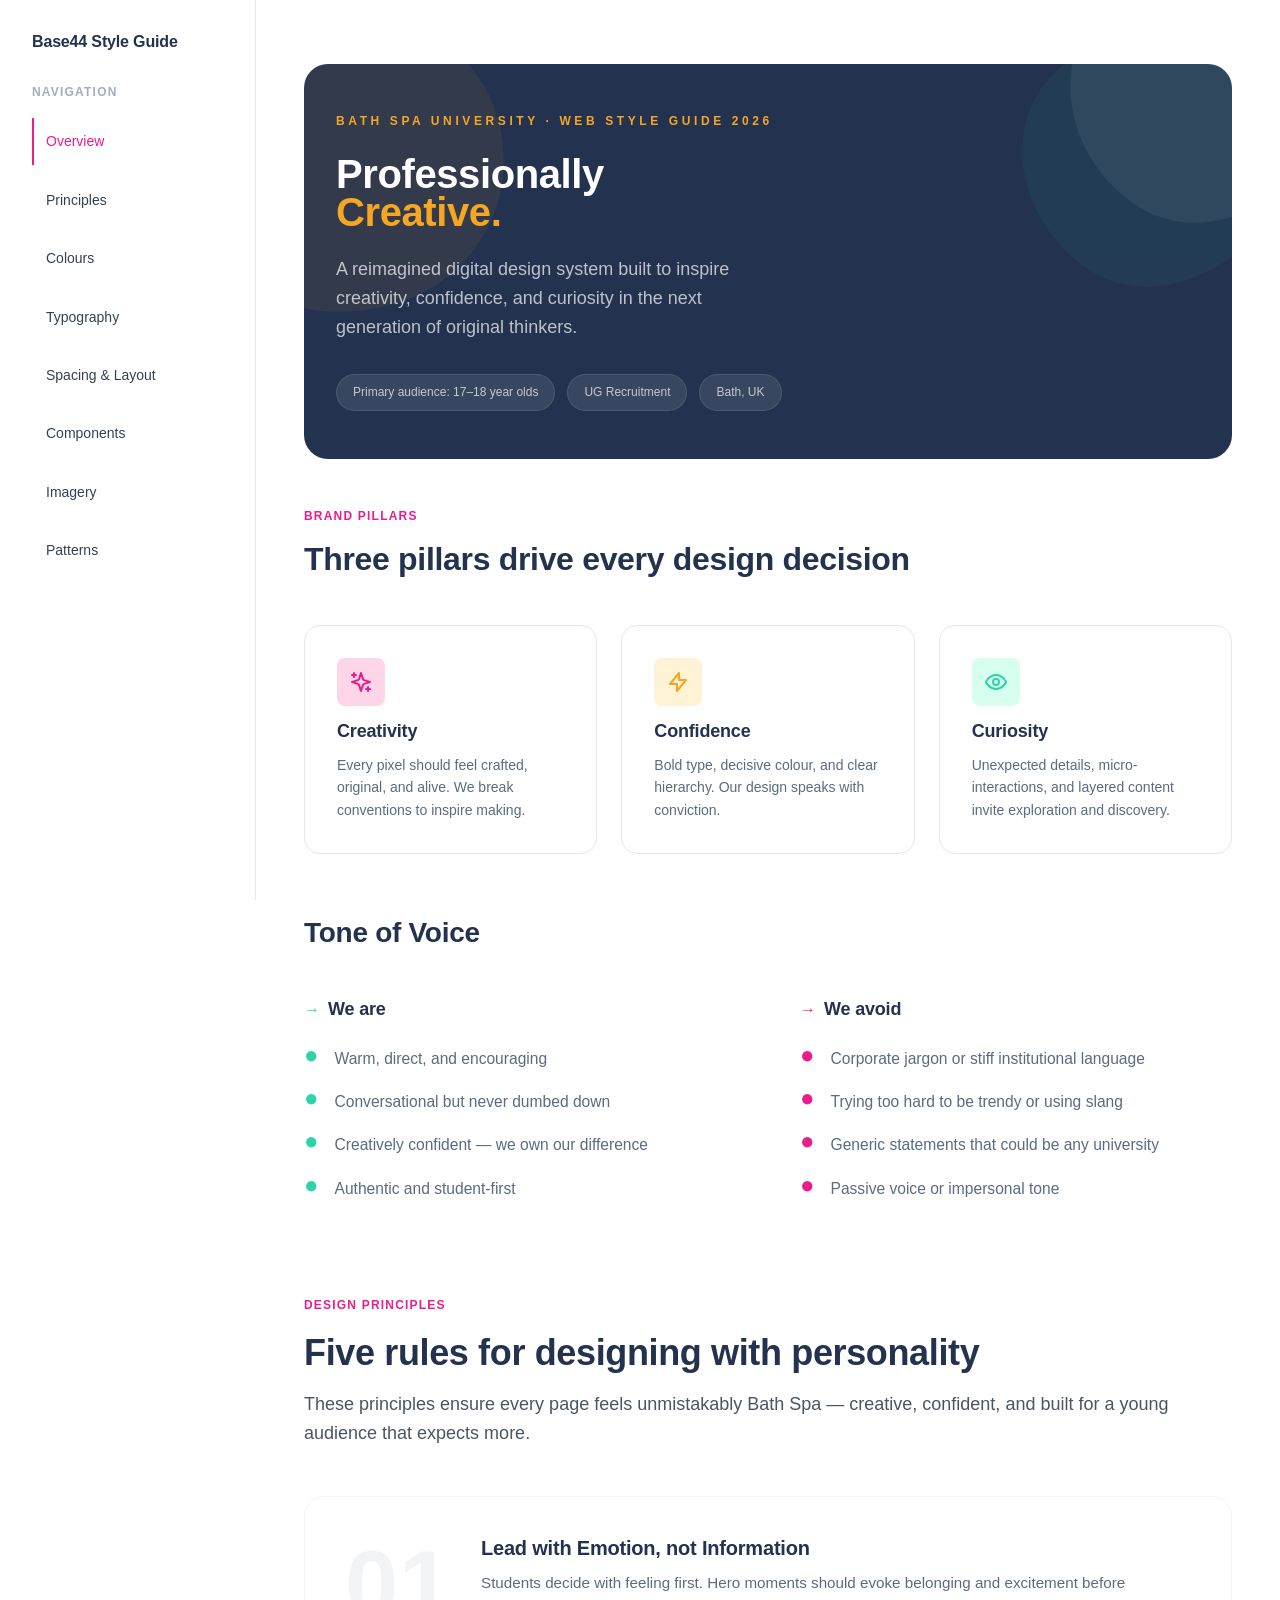
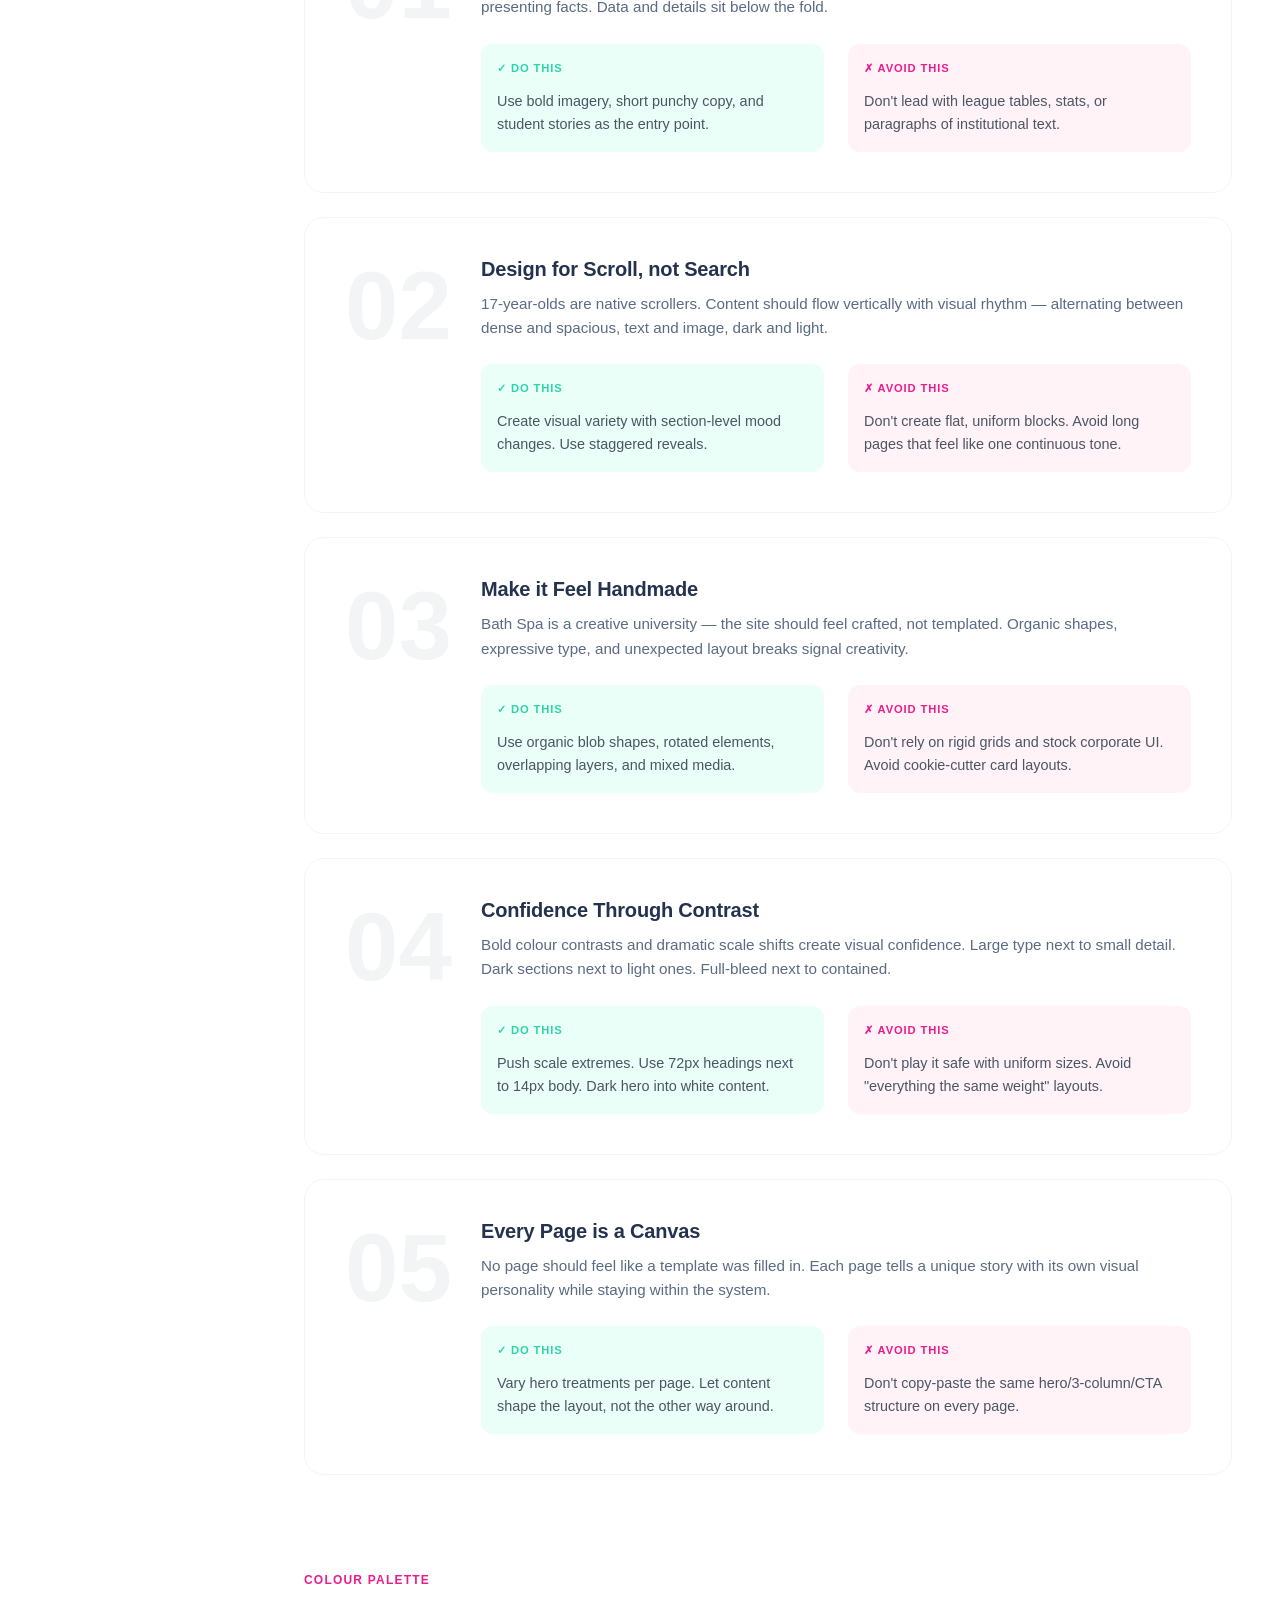
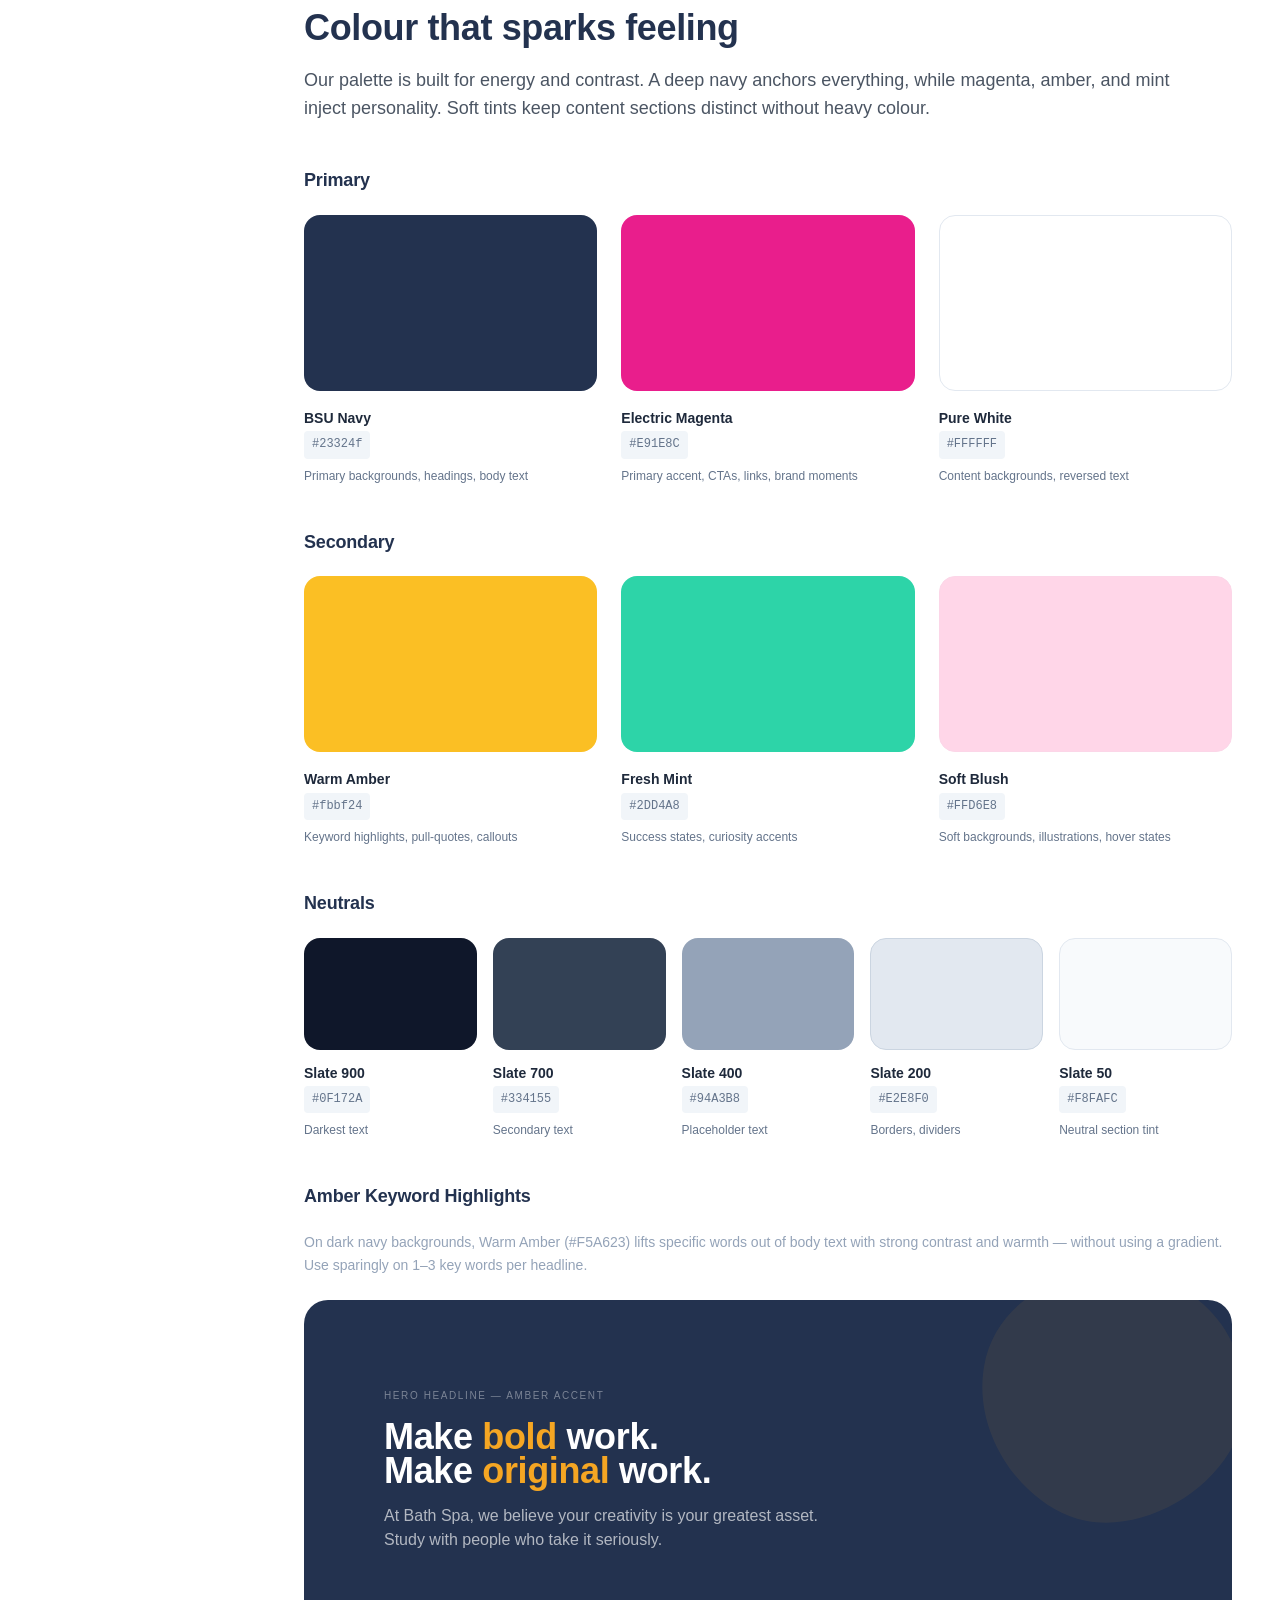
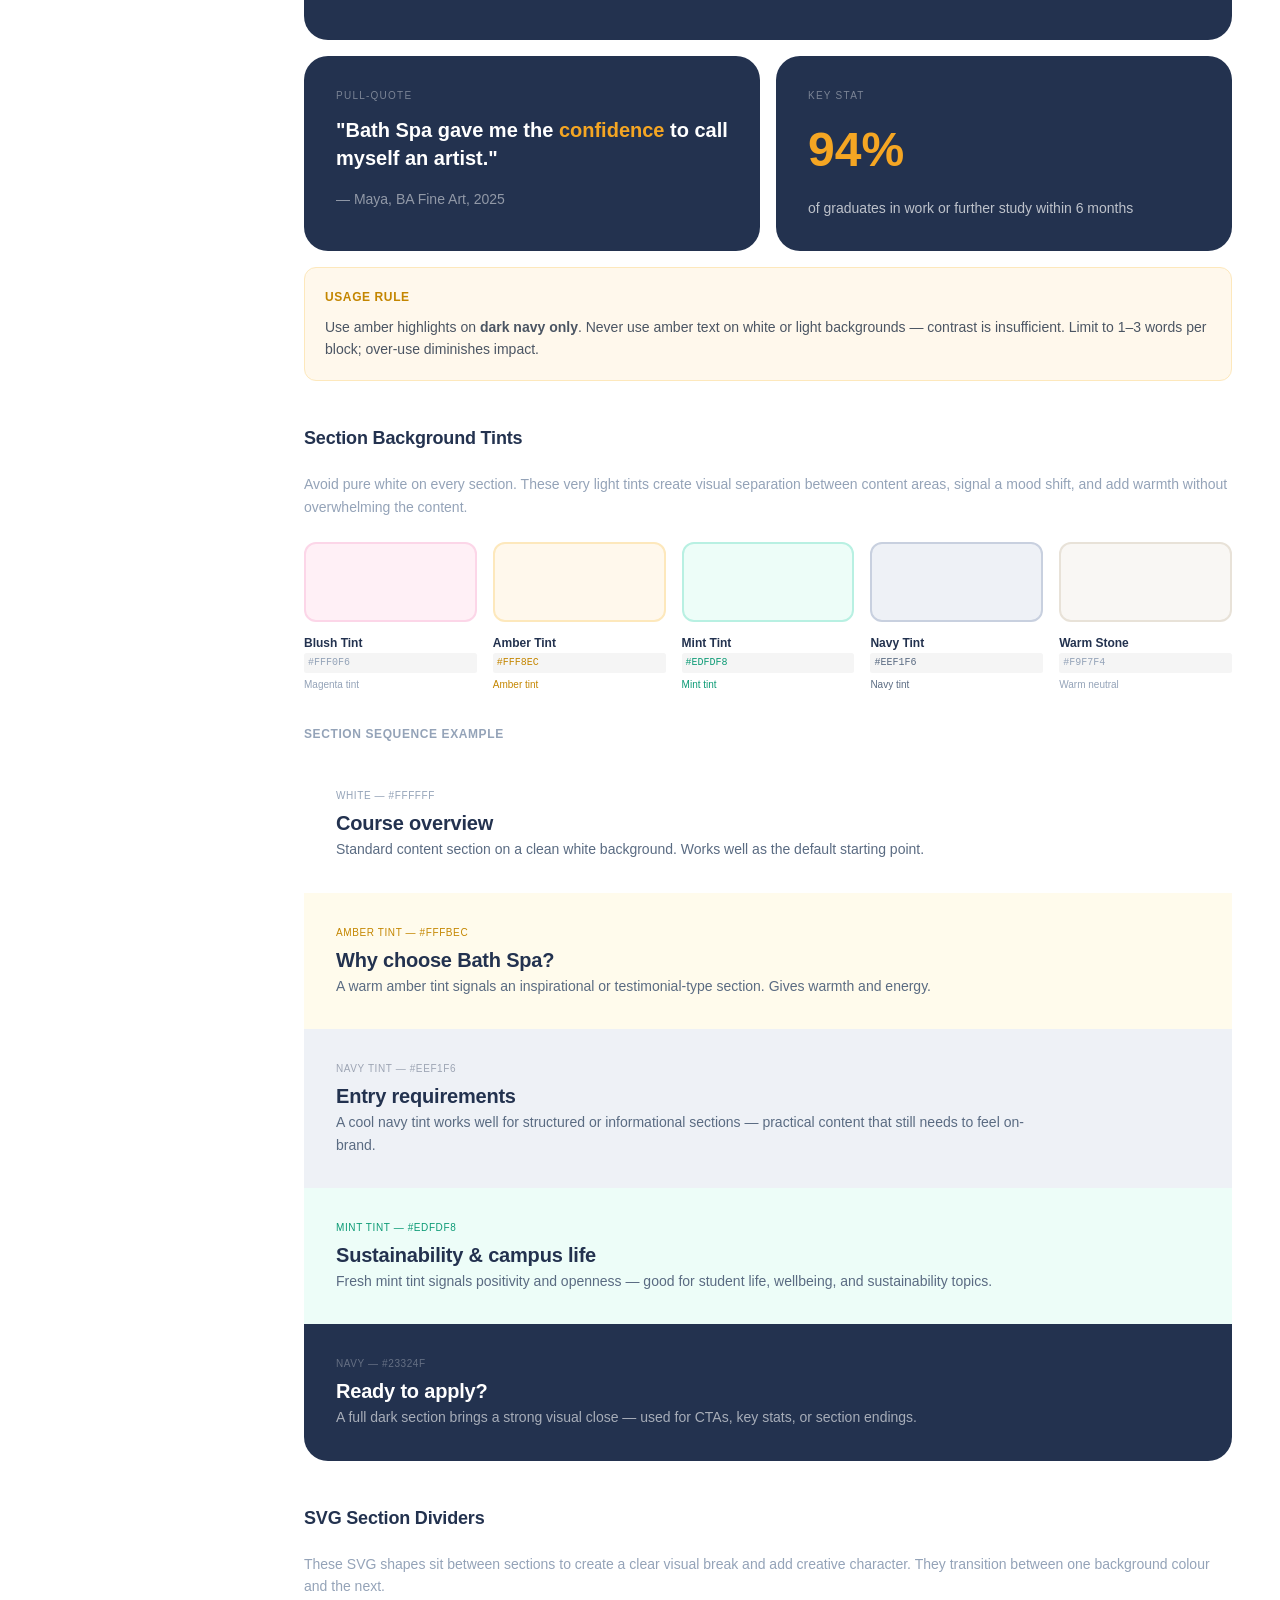
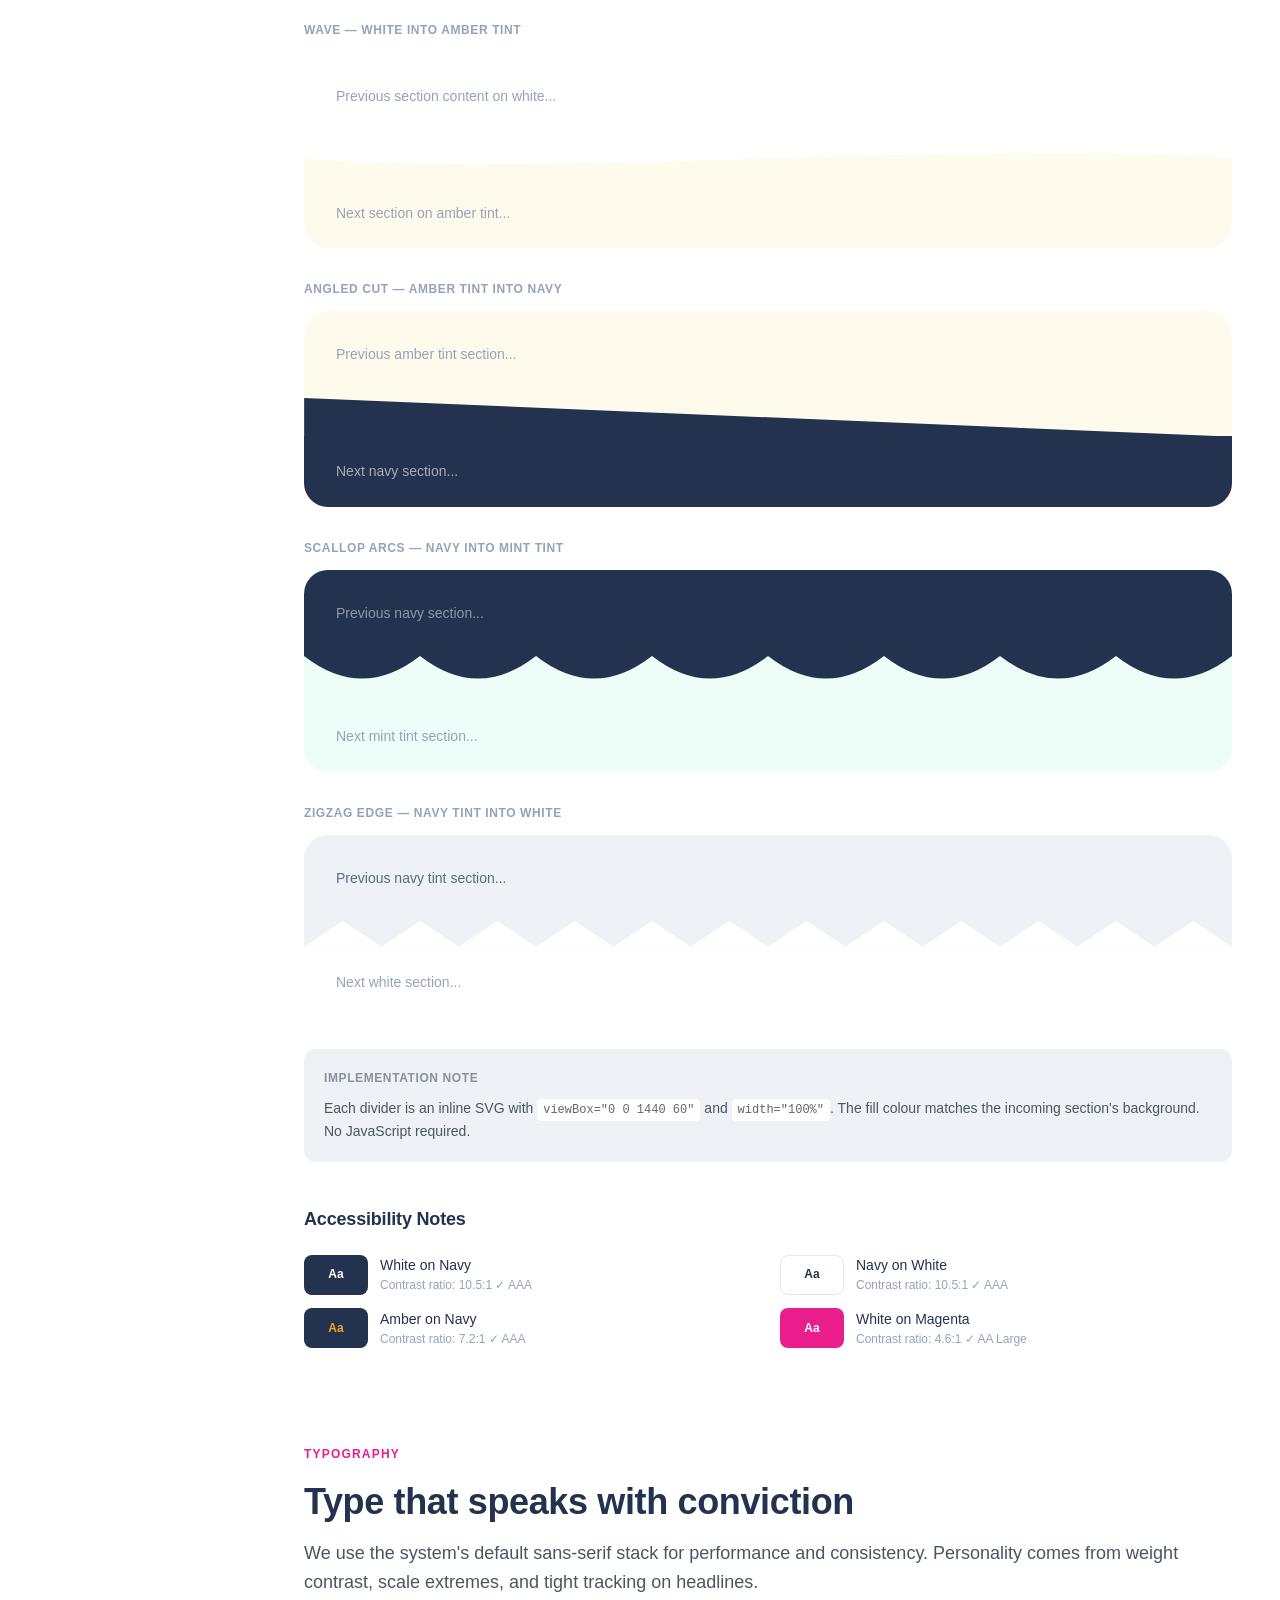
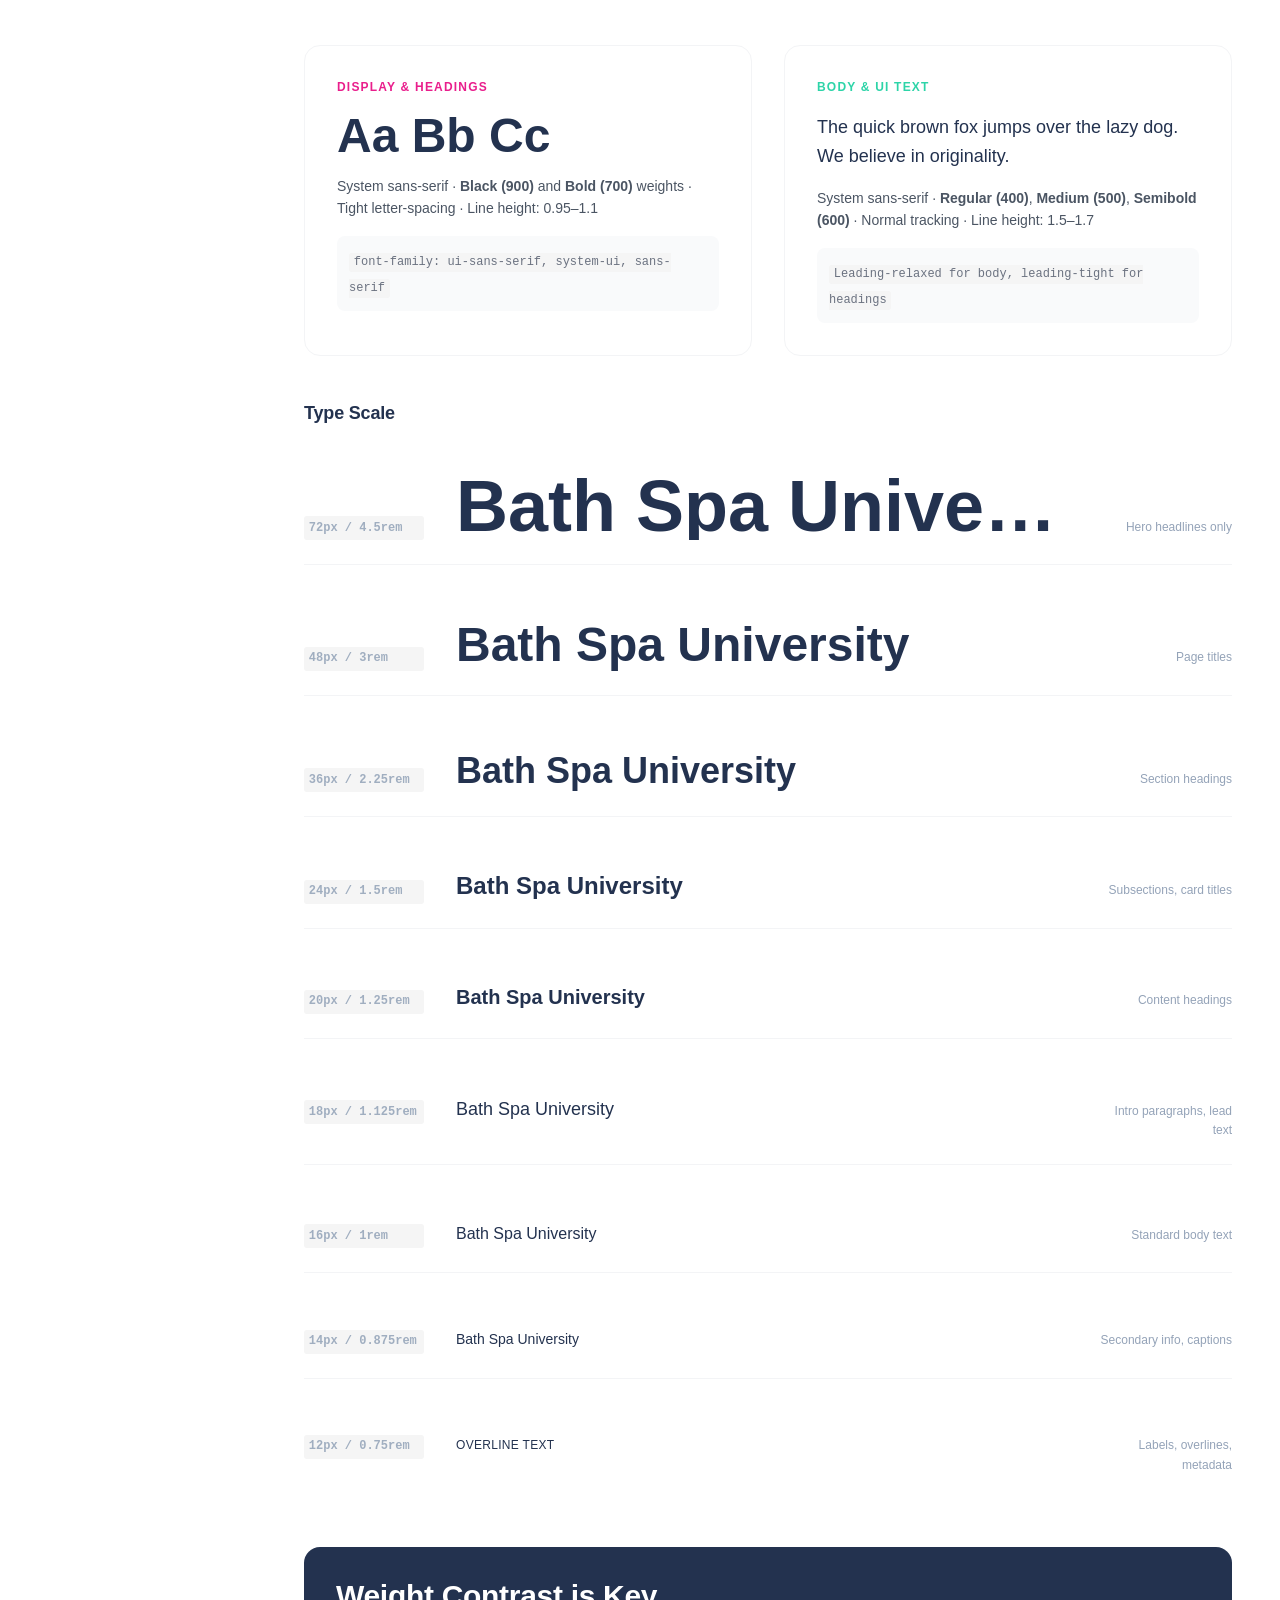
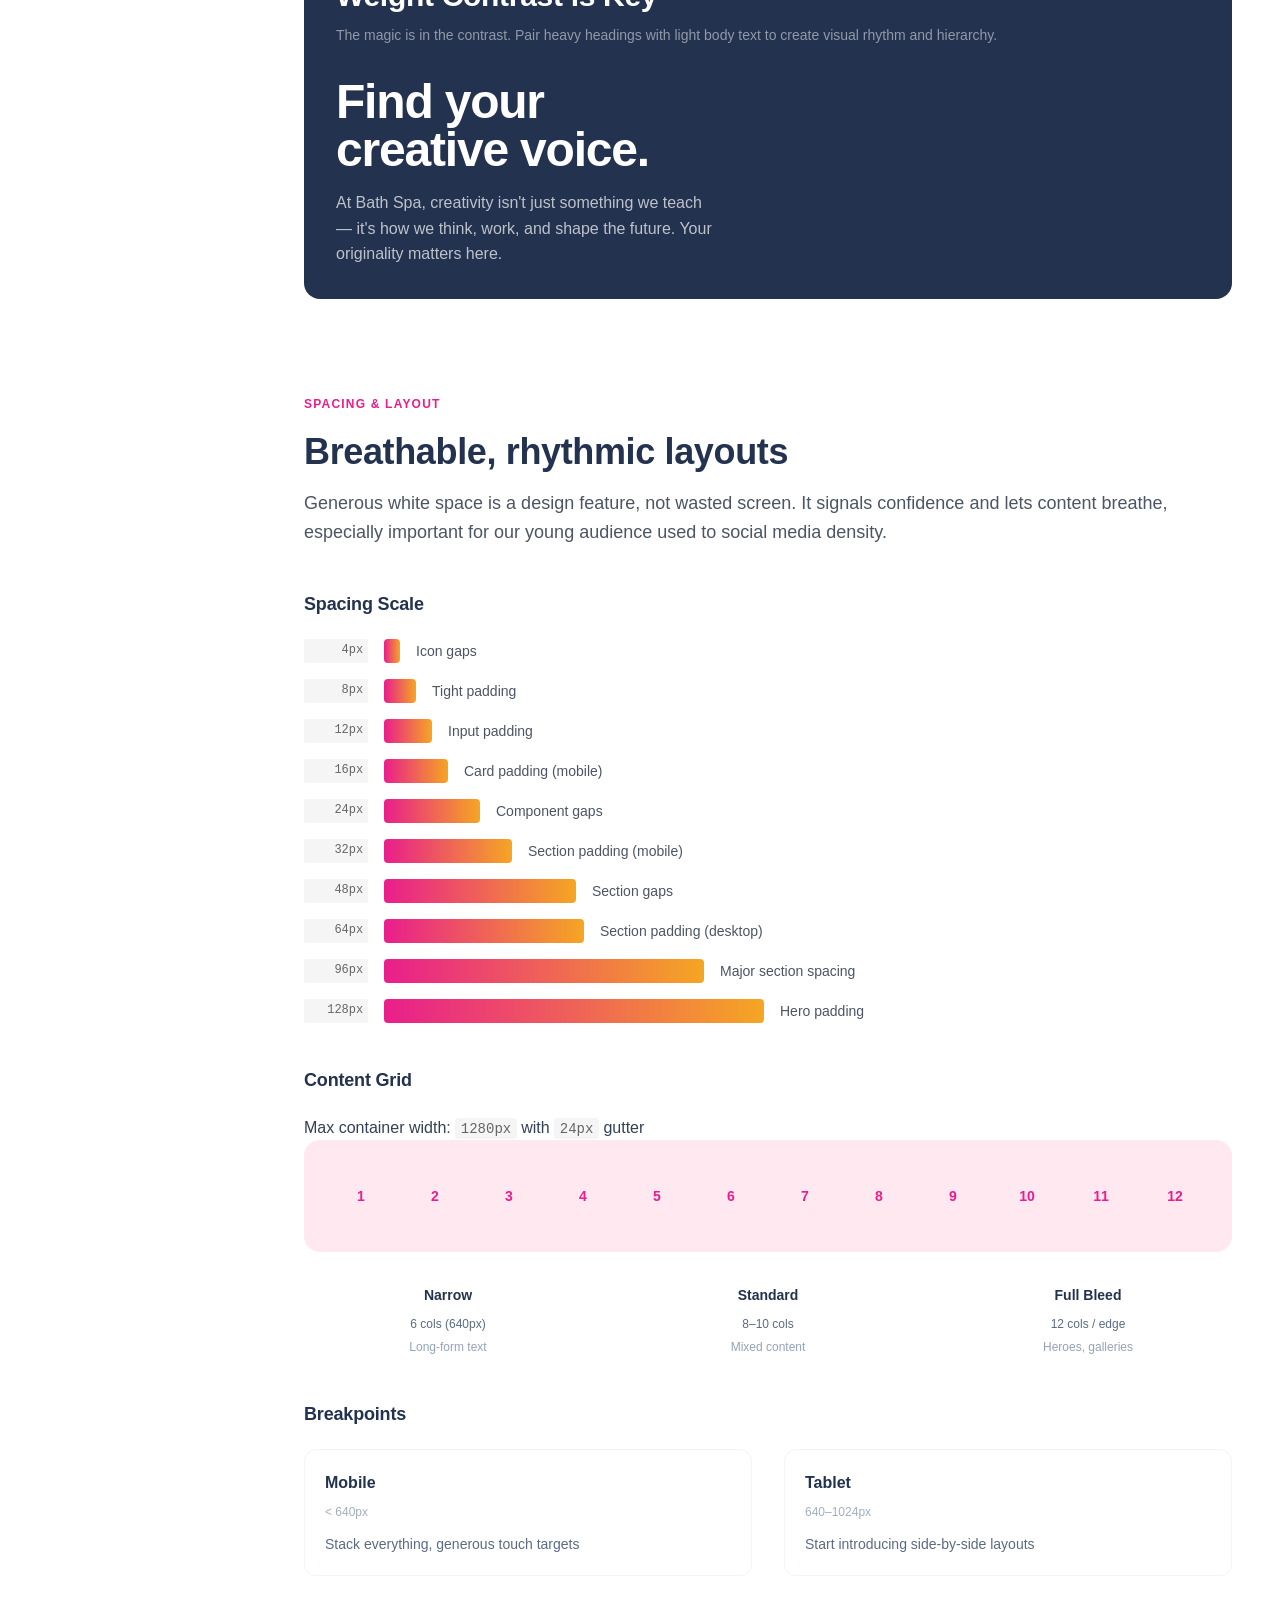
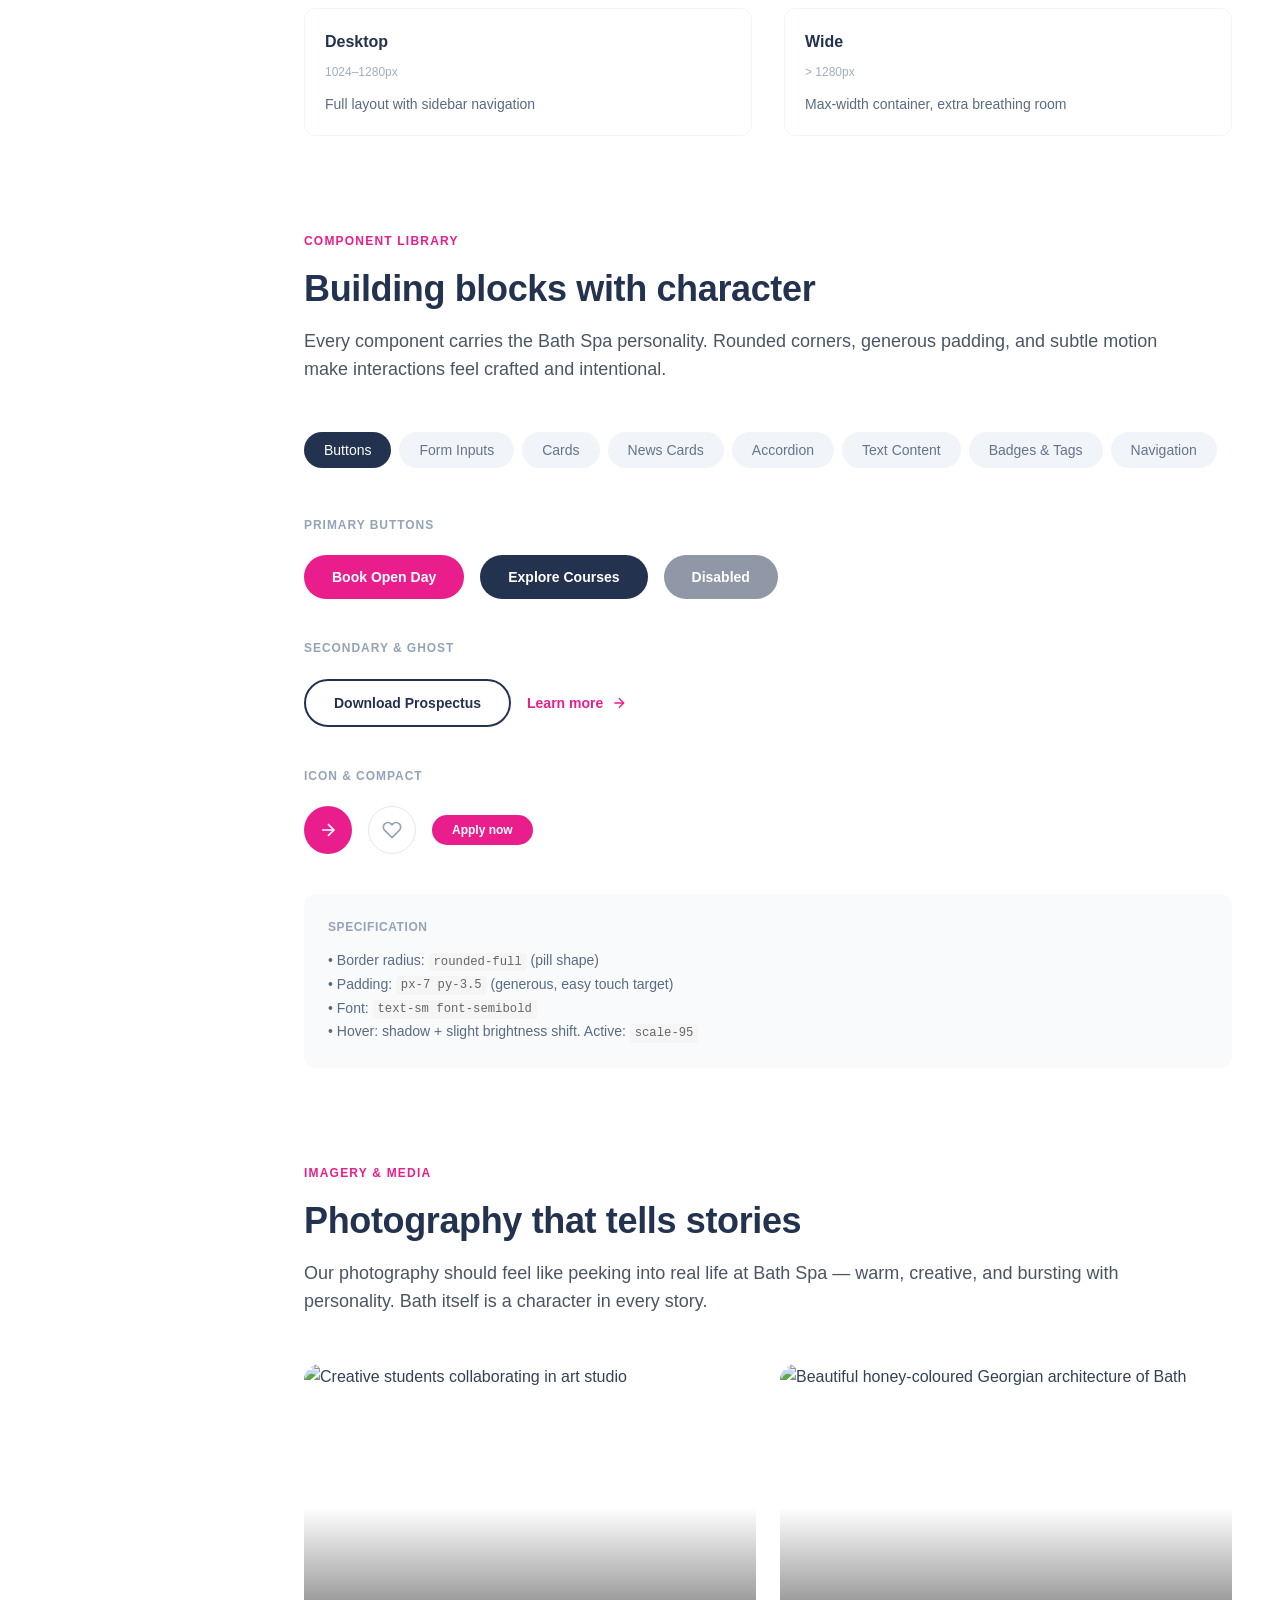
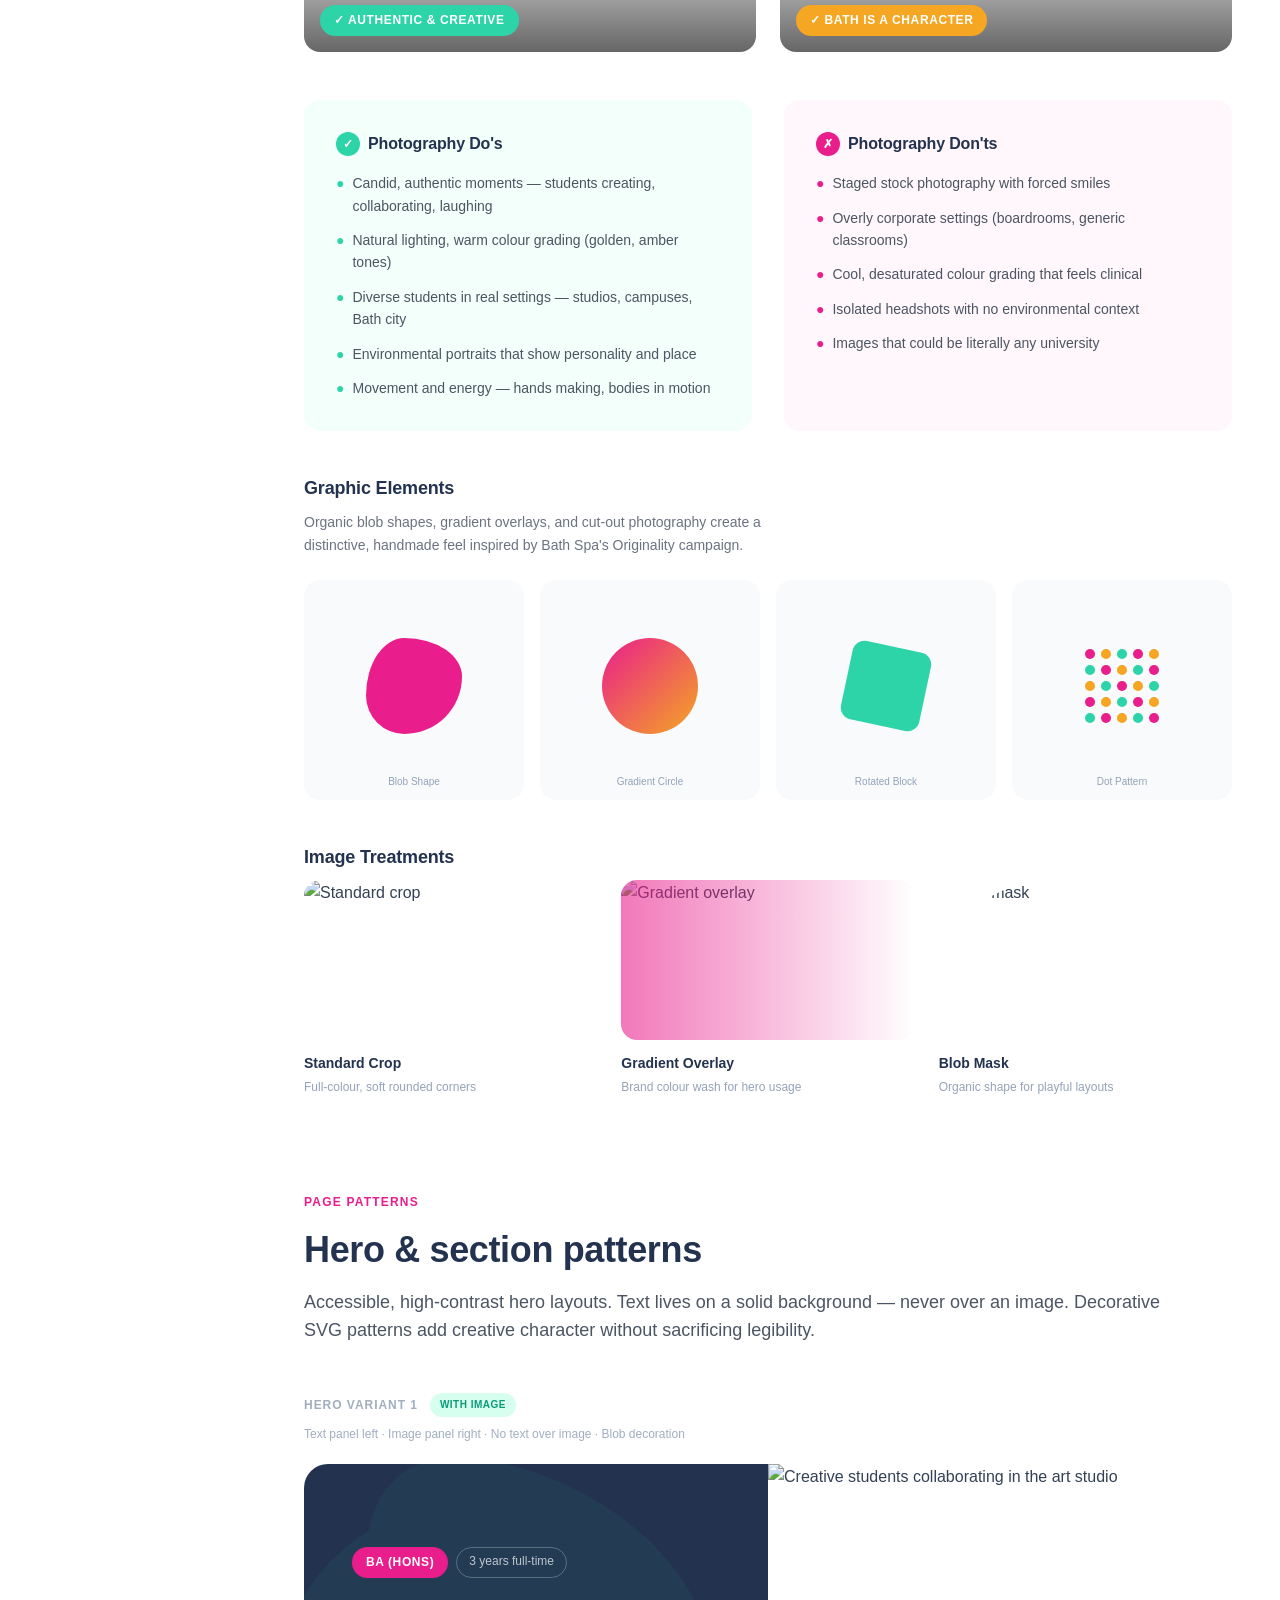
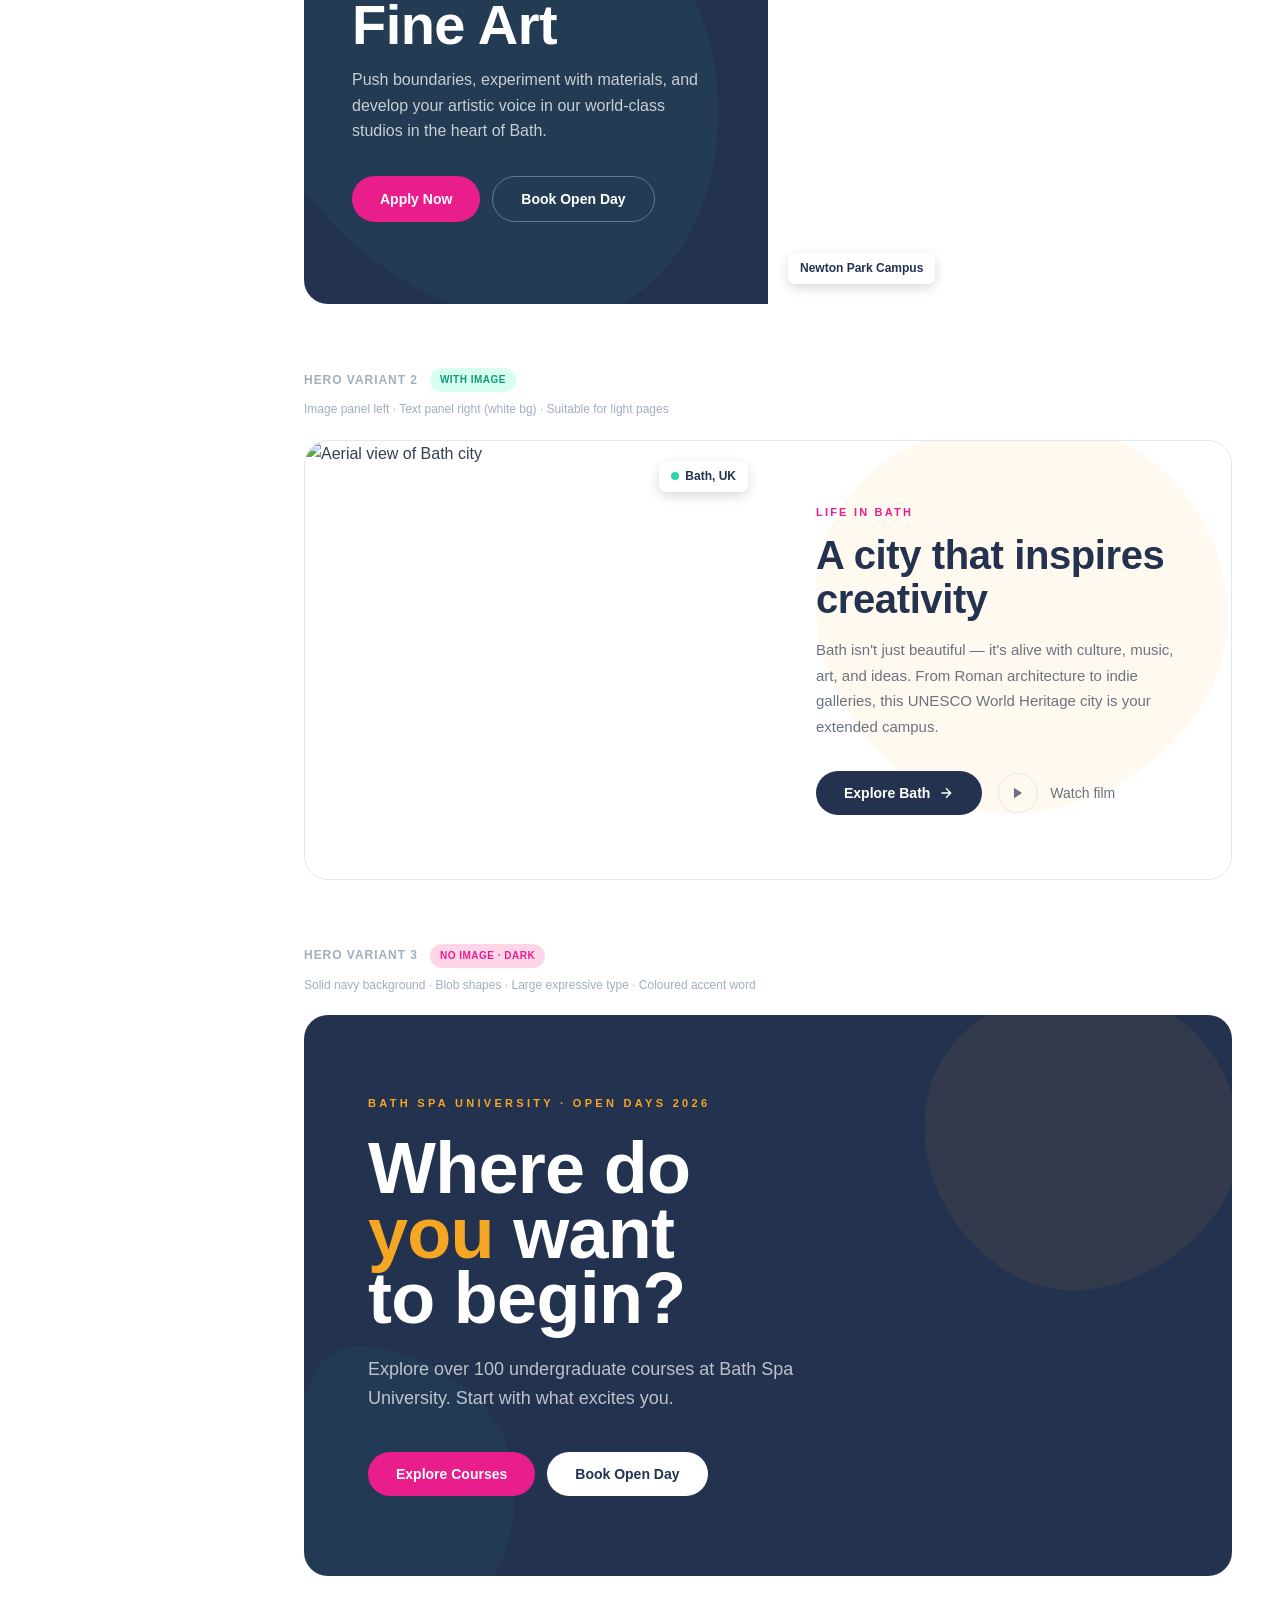
==== commit 00957d97: "added extra video examples" ====
--- a/index.html
+++ b/index.html
@@ -1752,6 +1752,138 @@
           </div>
         </div>
 
+        <!-- ── Video Template: Text Left / Video Right ── -->
+        <div class="pattern-demo">
+          <div class="pattern-label">
+            <p class="label">Video Template</p>
+            <span class="label-badge">With Video</span>
+          </div>
+          <p class="pattern-description">Text panel left · Video panel right · Play button overlay · Duration badge · Suitable for student stories, campus films, and course previews</p>
+
+          <!-- Variant A: Dark text panel left, video right -->
+          <div class="pv1-grid" style="margin-bottom:2rem;">
+            <!-- Text panel -->
+            <div class="pv1-text">
+              <svg class="pv-blob pv-blob-bl" viewBox="0 0 300 300" xmlns="http://www.w3.org/2000/svg" aria-hidden="true">
+                <path d="M80,50 C30,80 10,150 50,200 C90,250 160,280 210,260 C260,240 280,180 270,120 C260,60 200,20 140,10 C110,5 85,20 80,50 Z" fill="#2DD4A8" opacity="0.06"/>
+              </svg>
+              <div style="position:relative;z-index:10;">
+                <div class="pv-badges" style="margin-bottom:1.25rem;">
+                  <span class="badge" style="background:#E91E8C;color:white;">Student Story</span>
+                  <span class="pv-badge-outline">4 min watch</span>
+                </div>
+                <h1 class="pv1-heading">What it's really like to study here.</h1>
+                <p class="pv1-body">Maya shares her first-year experience — from studio life on Newton Park campus to discovering Bath's thriving gallery scene.</p>
+                <div class="button-row">
+                  <button class="btn btn-accent btn-lg">Find Your Course</button>
+                  <button class="btn btn-outline-white btn-lg">Book Open Day</button>
+                </div>
+              </div>
+            </div>
+            <!-- Video panel -->
+            <div class="pv1-image" style="cursor:pointer;">
+              <img src="https://qtrypzzcjebvfcihiynt.supabase.co/storage/v1/object/public/base44-prod/public/69b29d8e095788643a94c057/bf376f827_generated_92cba8a7.png"
+                   alt="Creative students collaborating in the art studio">
+              <!-- Dark overlay -->
+              <div style="position:absolute;inset:0;background:rgba(35,50,79,0.25);"></div>
+              <!-- Play button -->
+              <div style="position:absolute;inset:0;display:flex;align-items:center;justify-content:center;">
+                <div style="width:5rem;height:5rem;border-radius:50%;background:#F5A623;display:flex;align-items:center;justify-content:center;box-shadow:0 8px 32px rgba(0,0,0,0.4);">
+                  <svg width="24" height="24" viewBox="0 0 24 24" fill="white" stroke="none" style="margin-left:4px;">
+                    <polygon points="6 3 20 12 6 21 6 3"/>
+                  </svg>
+                </div>
+              </div>
+              <!-- Duration badge -->
+              <span style="position:absolute;bottom:1.25rem;right:1.25rem;background:rgba(35,50,79,0.85);color:white;font-size:0.75rem;font-weight:600;padding:0.3rem 0.65rem;border-radius:0.4rem;letter-spacing:0.02em;">4:32</span>
+            </div>
+          </div>
+
+          <!-- Variant B: Video left, light text panel right -->
+          <div class="pv2-grid">
+            <!-- Video panel -->
+            <div class="pv2-image" style="cursor:pointer;">
+              <img src="https://qtrypzzcjebvfcihiynt.supabase.co/storage/v1/object/public/base44-prod/public/69b29d8e095788643a94c057/7582c44e2_generated_939065c9.png"
+                   alt="Aerial view of Bath city">
+              <!-- Dark overlay -->
+              <div style="position:absolute;inset:0;background:rgba(35,50,79,0.2);"></div>
+              <!-- Play button -->
+              <div style="position:absolute;inset:0;display:flex;align-items:center;justify-content:center;">
+                <div style="width:5rem;height:5rem;border-radius:50%;background:#F5A623;display:flex;align-items:center;justify-content:center;box-shadow:0 8px 32px rgba(0,0,0,0.4);">
+                  <svg width="24" height="24" viewBox="0 0 24 24" fill="white" stroke="none" style="margin-left:4px;">
+                    <polygon points="6 3 20 12 6 21 6 3"/>
+                  </svg>
+                </div>
+              </div>
+              <!-- Duration badge -->
+              <span style="position:absolute;bottom:1.25rem;right:1.25rem;background:rgba(35,50,79,0.85);color:white;font-size:0.75rem;font-weight:600;padding:0.3rem 0.65rem;border-radius:0.4rem;letter-spacing:0.02em;">6:10</span>
+              <span class="pv2-location-tag"><span class="pv2-dot"></span>Bath, UK</span>
+            </div>
+            <!-- Text panel -->
+            <div class="pv2-text">
+              <svg class="pv-blob pv-blob-tr" viewBox="0 0 300 300" xmlns="http://www.w3.org/2000/svg" aria-hidden="true">
+                <path d="M220,30 C270,60 290,130 260,180 C230,230 160,260 110,240 C60,220 20,160 30,100 C40,40 100,10 150,10 C175,10 195,15 220,30 Z" fill="#F5A623" opacity="0.07"/>
+              </svg>
+              <div style="position:relative;z-index:10;">
+                <span class="pv2-overline">City of Bath</span>
+                <h2 class="pv2-heading">A city that inspires creativity</h2>
+                <p class="pv2-body">Bath isn't just beautiful — it's alive with culture, music, art, and ideas. From Roman architecture to indie galleries, this UNESCO World Heritage city is your extended campus.</p>
+                <div style="display:flex;align-items:center;gap:1rem;flex-wrap:wrap;">
+                  <button class="btn btn-primary btn-lg">Explore Bath</button>
+                  <button class="pv2-watch-btn">
+                    <span class="pv2-play-icon"><svg width="14" height="14" viewBox="0 0 24 24" fill="currentColor" stroke="none"><polygon points="5 3 19 12 5 21 5 3"/></svg></span>
+                    Watch film
+                  </button>
+                </div>
+              </div>
+            </div>
+          </div>
+        </div>
+
+        <!-- ── Inline Video ── -->
+        <div class="pattern-demo">
+          <div class="pattern-label">
+            <p class="label">Inline Video</p>
+            <span class="label-badge light">Content Flow</span>
+          </div>
+          <p class="pattern-description">Lightweight video embed for use within body content — article pages, course descriptions, news stories. No hero treatment, no panel layout.</p>
+
+          <!-- Simulate a content page context -->
+          <div style="max-width:680px; margin:0 auto;">
+
+            <!-- Body copy above -->
+            <p style="font-size:1rem; color:#5a6b82; line-height:1.7; margin-bottom:1.5rem;">Life at Bath Spa is hard to describe in words alone. From morning critique sessions in the studios to evening screenings in the city — here's what a typical week actually looks like.</p>
+
+            <!-- Inline video -->
+            <div style="border-radius:0.75rem; overflow:hidden; position:relative; aspect-ratio:16/9; background:#23324f; cursor:pointer; margin-bottom:1rem;">
+              <img src="https://qtrypzzcjebvfcihiynt.supabase.co/storage/v1/object/public/base44-prod/public/69b29d8e095788643a94c057/bf376f827_generated_92cba8a7.png"
+                   alt="Students in the art studio"
+                   style="width:100%; height:100%; object-fit:cover; display:block; opacity:0.88;">
+              <!-- Subtle scrim -->
+              <div style="position:absolute; inset:0; background:rgba(35,50,79,0.18); pointer-events:none;"></div>
+              <!-- Play button -->
+              <div style="position:absolute; inset:0; display:flex; align-items:center; justify-content:center;">
+                <div style="display:flex; align-items:center; gap:0.75rem; background:rgba(35,50,79,0.75); backdrop-filter:blur(6px); border-radius:999px; padding:0.6rem 1.25rem 0.6rem 0.75rem;">
+                  <div style="width:2.25rem; height:2.25rem; border-radius:50%; background:#F5A623; display:flex; align-items:center; justify-content:center; flex-shrink:0;">
+                    <svg width="12" height="12" viewBox="0 0 24 24" fill="white" stroke="none" style="margin-left:2px;">
+                      <polygon points="6 3 20 12 6 21 6 3"/>
+                    </svg>
+                  </div>
+                  <span style="color:white; font-size:0.875rem; font-weight:600; letter-spacing:0.01em;">Play video</span>
+                  <span style="color:rgba(255,255,255,0.5); font-size:0.8rem;">4:32</span>
+                </div>
+              </div>
+            </div>
+
+            <!-- Caption -->
+            <p style="font-size:0.8rem; color:#8fa0b5; line-height:1.5; margin-bottom:2rem;">A week in the life — Fine Art students, Newton Park campus, 2026.</p>
+
+            <!-- Body copy below -->
+            <p style="font-size:1rem; color:#5a6b82; line-height:1.7;">The creative community here is unlike anywhere else. You'll find yourself surrounded by people who take their practice seriously — and who challenge you to do the same.</p>
+
+          </div>
+        </div>
+
         <!-- Footer Note -->
         <div class="footer-note">
           <p class="footer-note-eyebrow">Bath Spa University</p>
